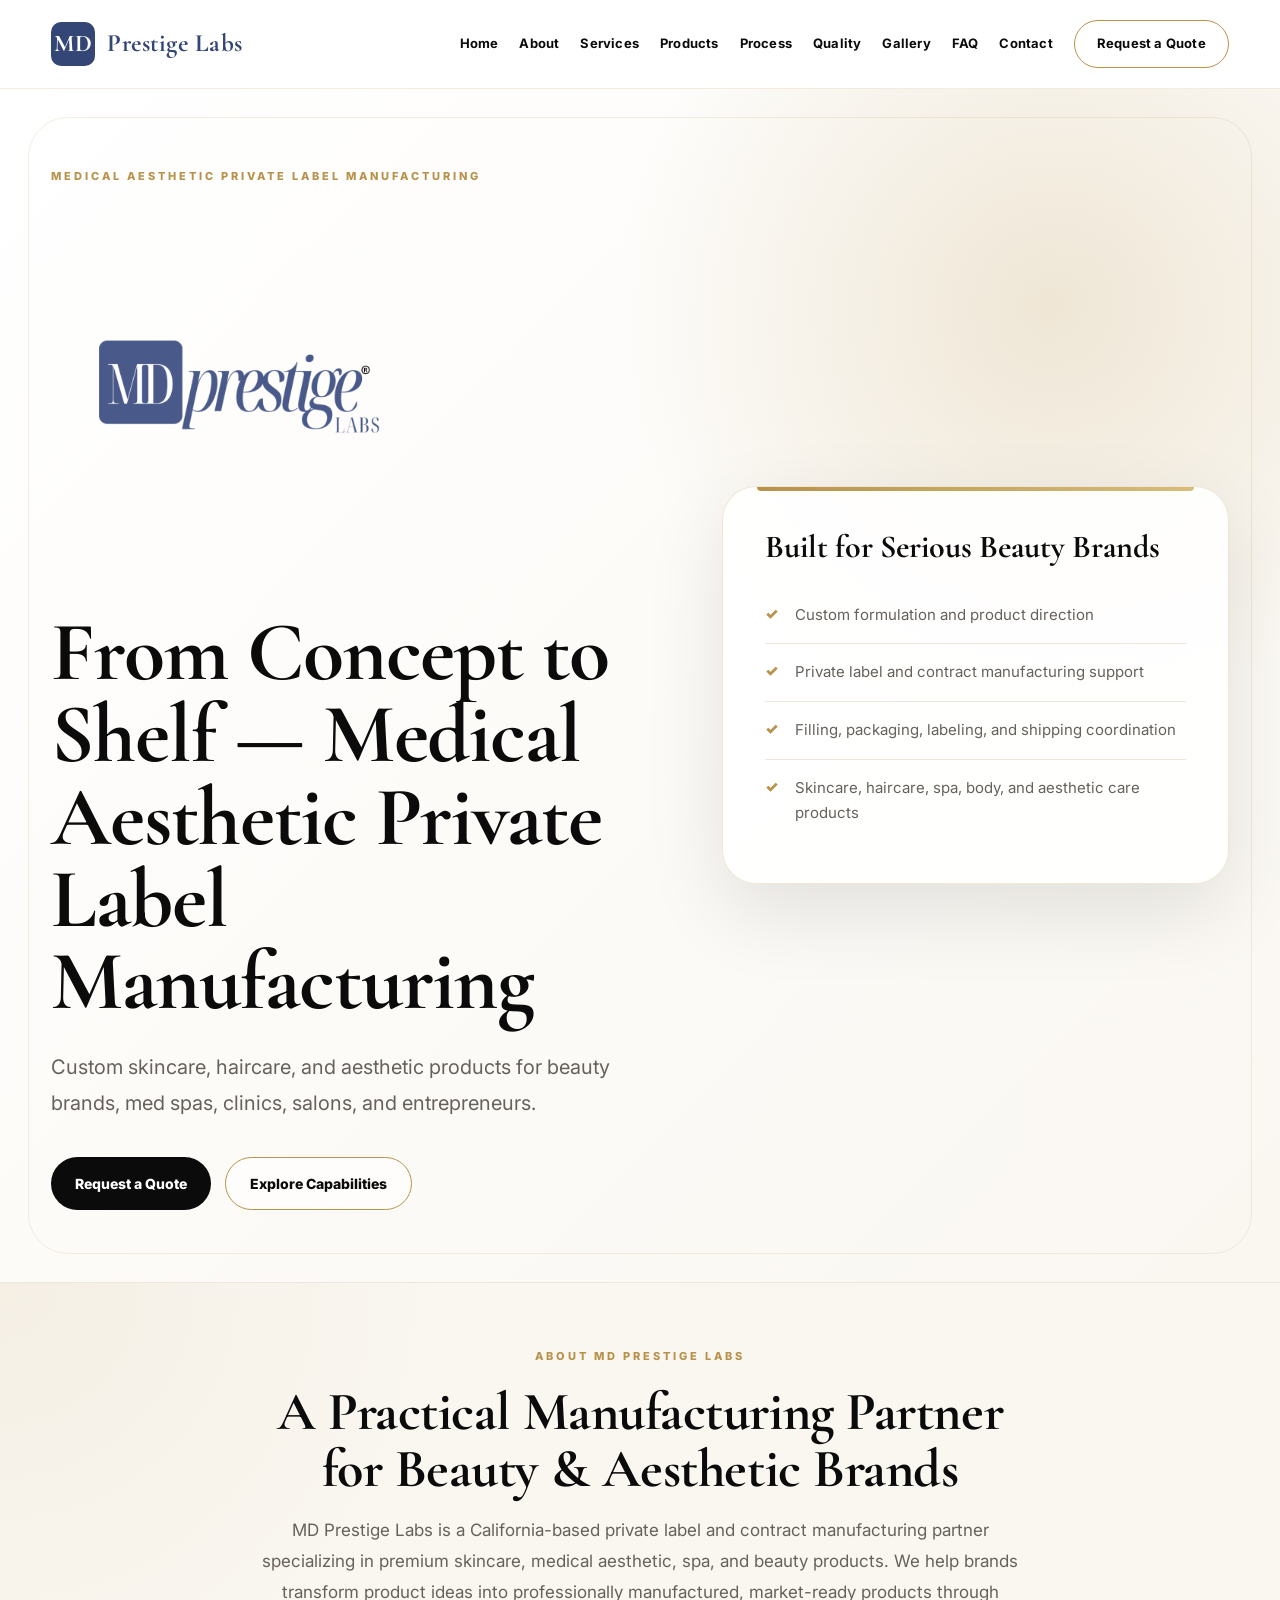
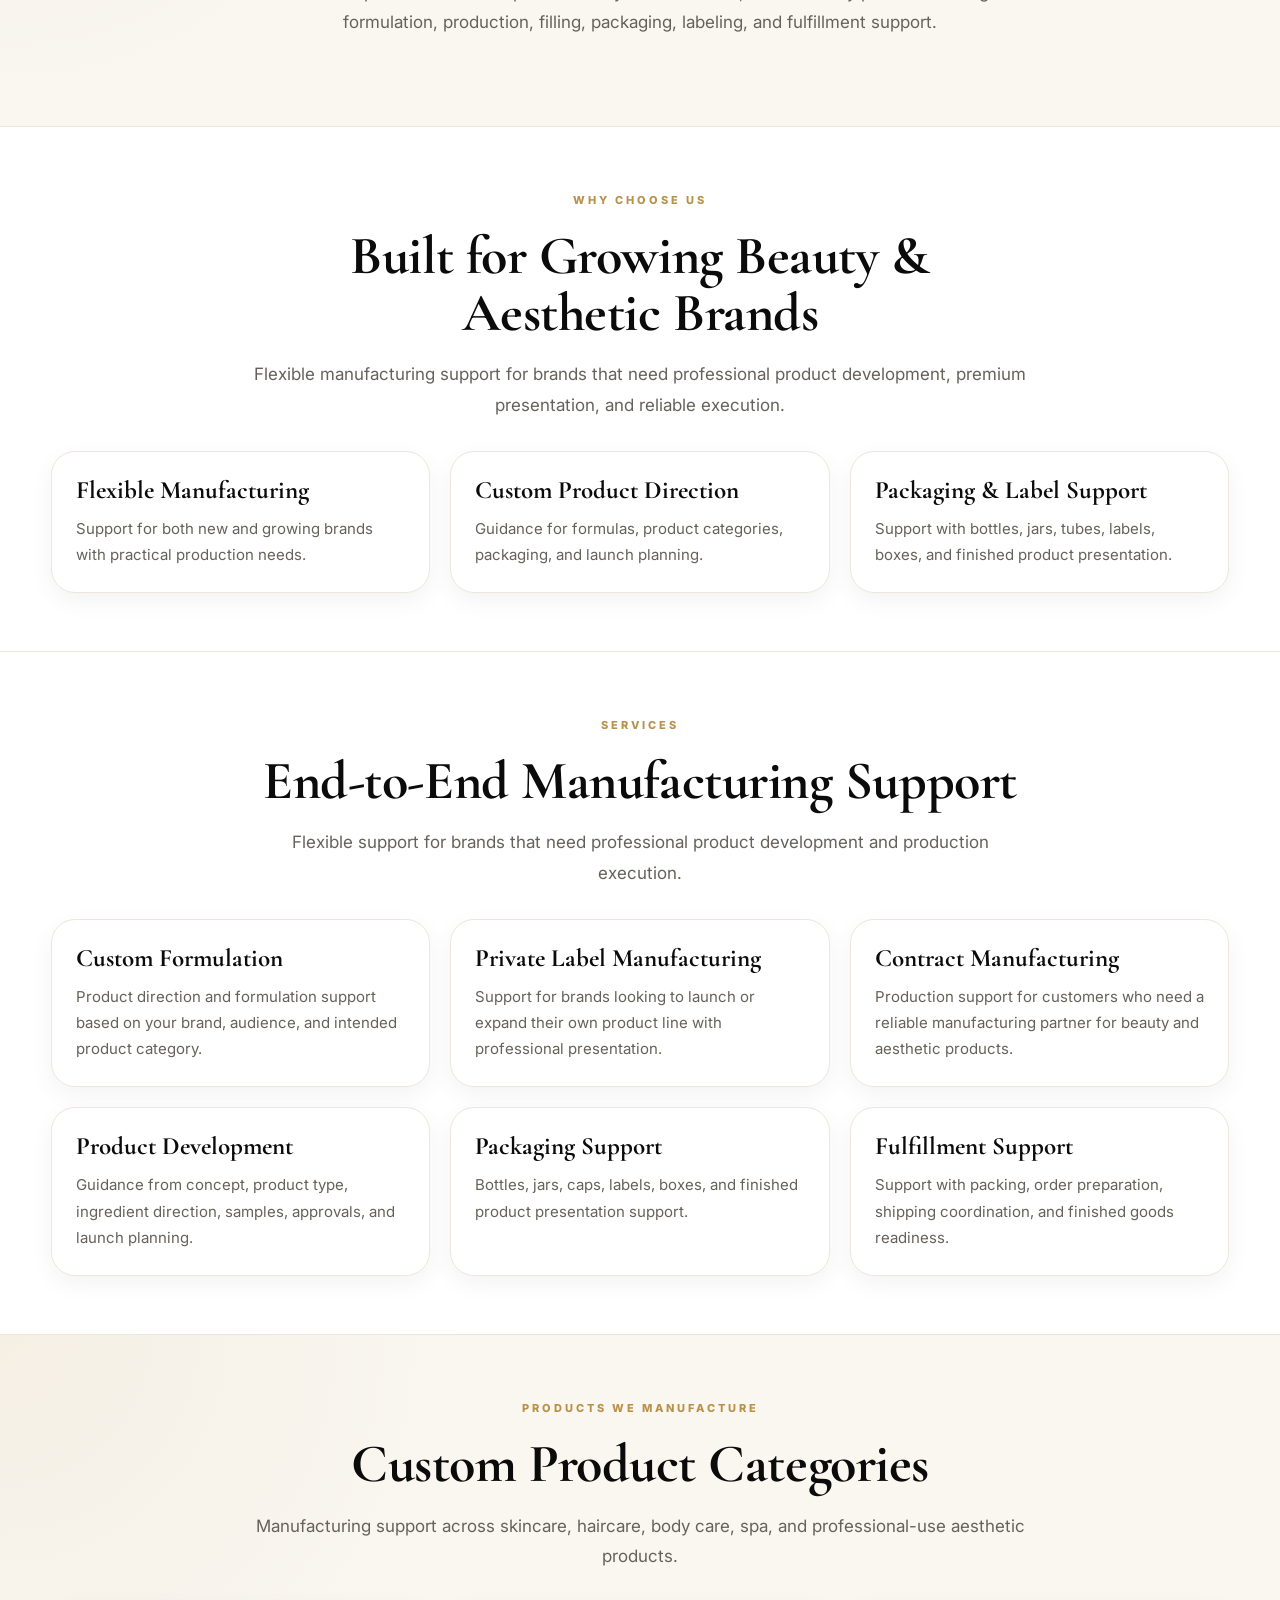
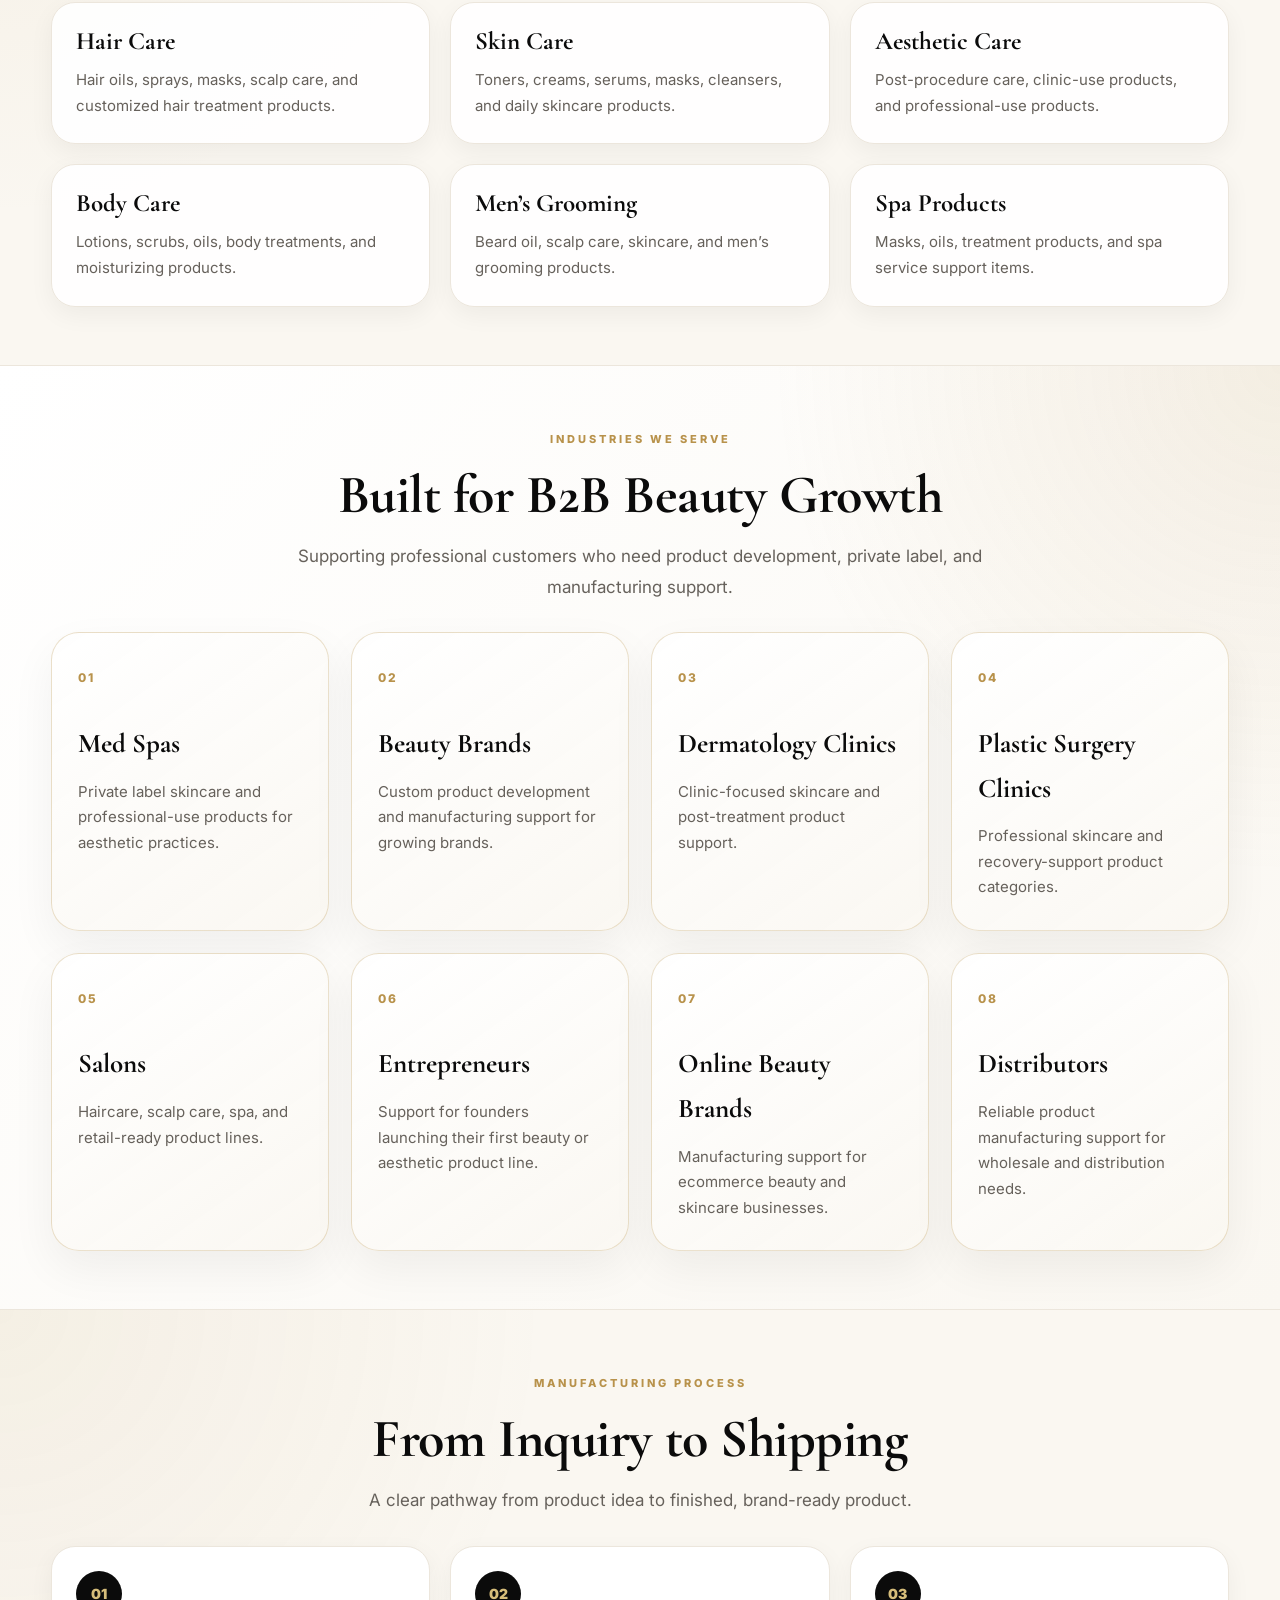
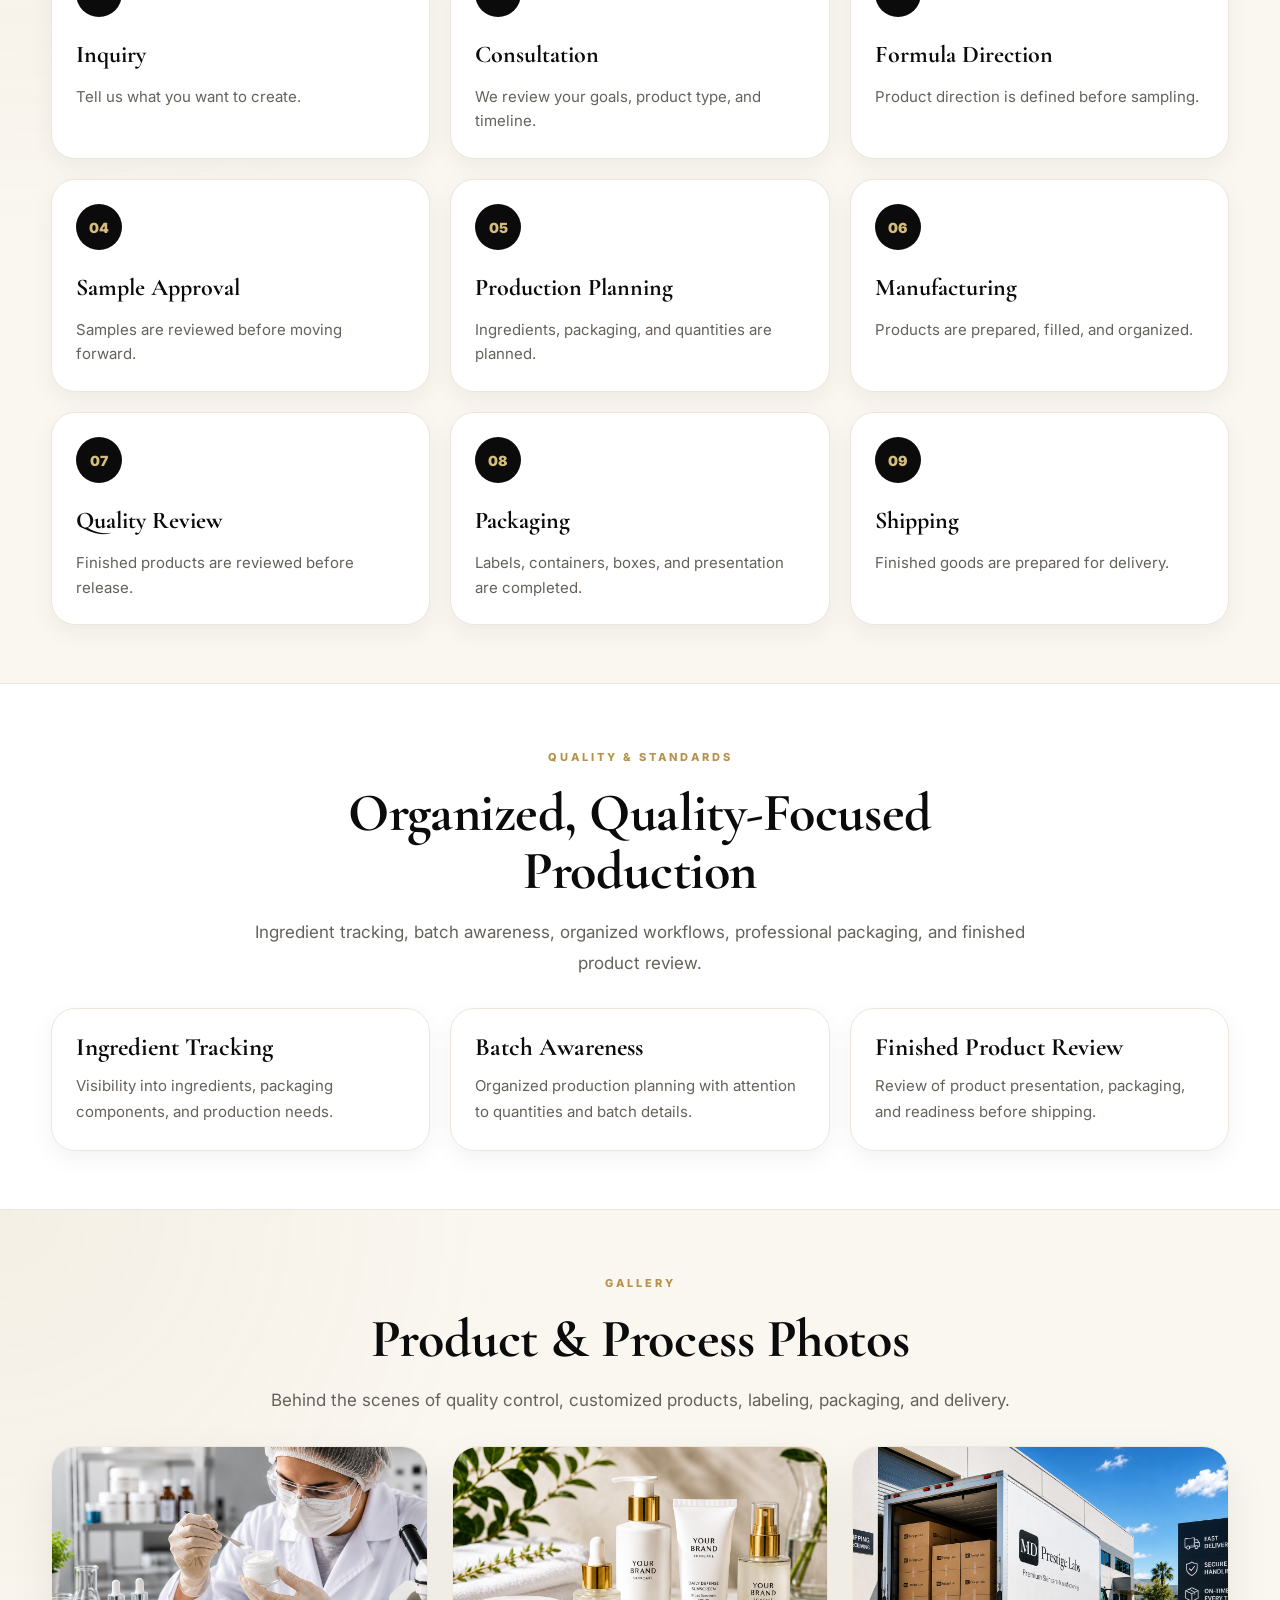
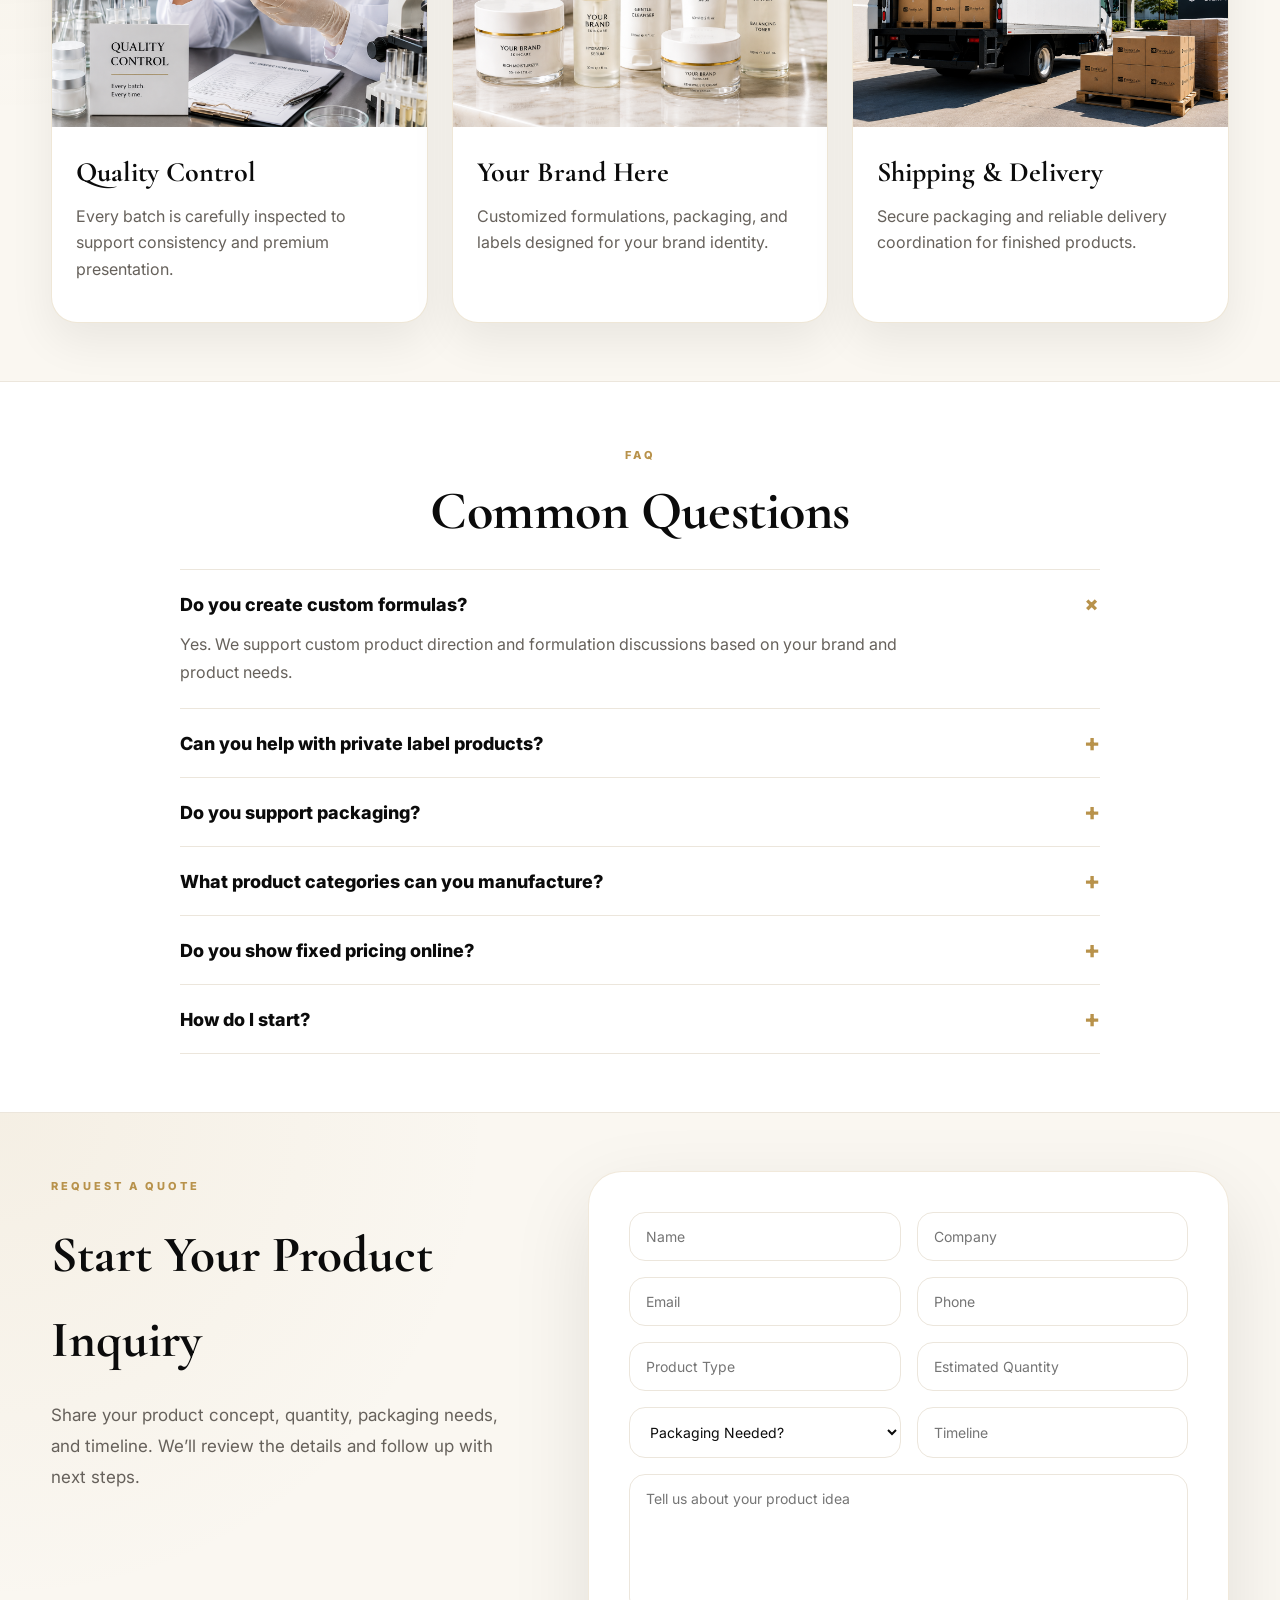
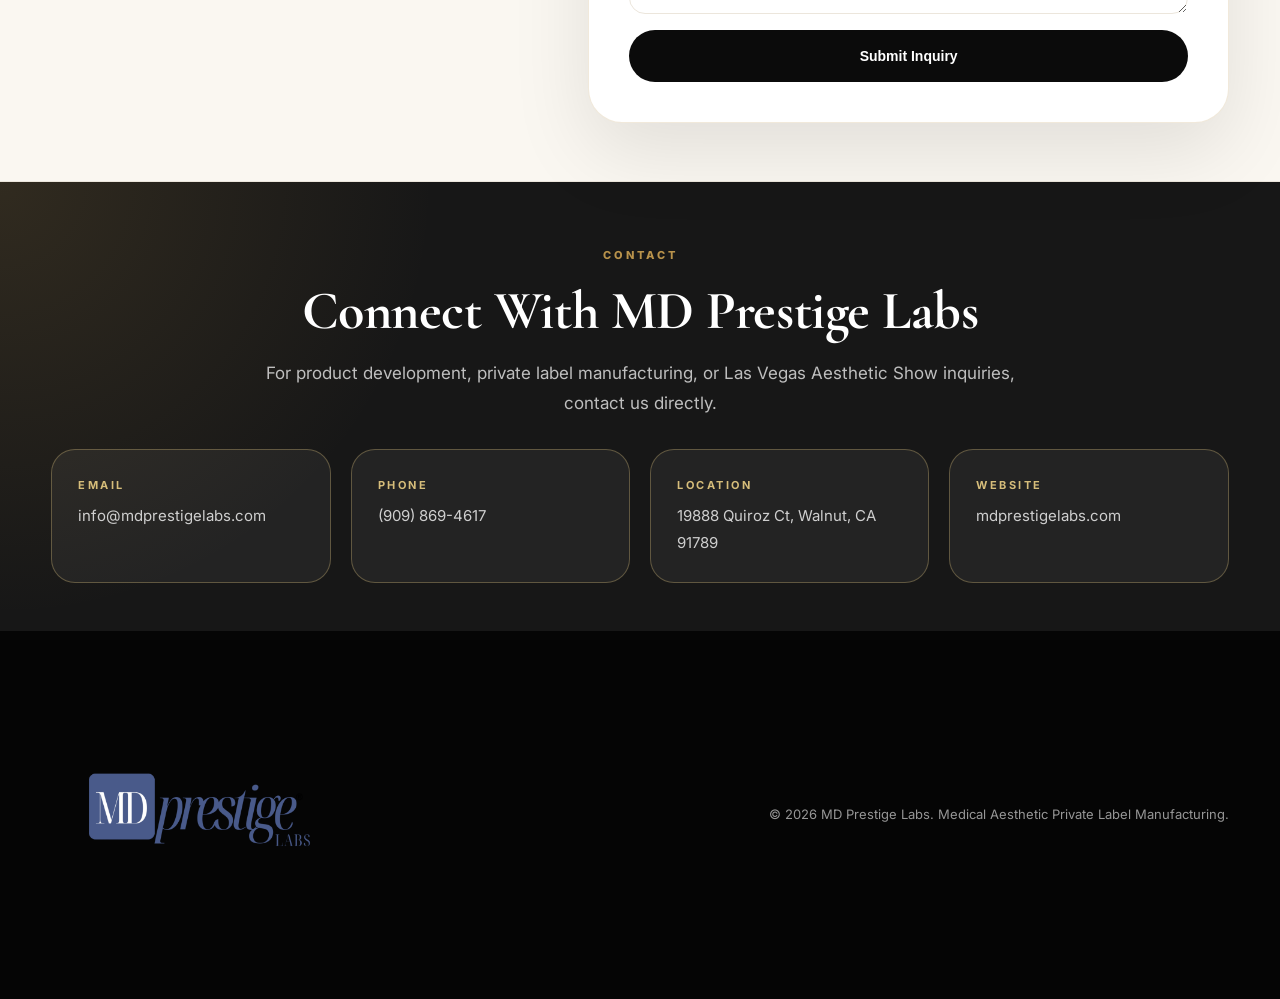
==== index.html @ 1d28cf56 "Force logo css refresh" ====
<!DOCTYPE html>
<html lang="en">
<head>
  <meta charset="UTF-8" />
  <meta name="viewport" content="width=device-width, initial-scale=1.0" />

  <title>MD Prestige Labs | Medical Aesthetic Private Label Manufacturing</title>
<meta name="description" content="MD Prestige Labs provides custom formulation, private label manufacturing, product development, packaging support, and fulfillment for skincare, haircare, and aesthetic brands.">
<meta name="robots" content="index, follow">
<link rel="canonical" href="https://mdprestigelabs.com/">

  <link rel="icon" type="image/png" href="images/favicon.png" />

  <link rel="preconnect" href="https://fonts.googleapis.com" />
  <link rel="preconnect" href="https://fonts.gstatic.com" crossorigin />
  <link href="https://fonts.googleapis.com/css2?family=Cormorant+Garamond:wght@500;600;700&family=Inter:wght@400;500;600;700;800&display=swap" rel="stylesheet" />

  <link rel="stylesheet" href="./style.css?v=1700" />
</head>

<body>
  <header class="site-header">
    <div class="container header-inner">
      <a href="#home" class="brand brand-text">
        <span class="brand-md">MD</span>
        <span class="brand-name">Prestige Labs</span>
      </a>

      <button class="menu-toggle" aria-label="Toggle navigation" aria-expanded="false">
        ☰
      </button>

      <nav id="nav" class="site-nav">
        <a href="#home">Home</a>
        <a href="#about">About</a>
        <a href="#services">Services</a>
        <a href="#products">Products</a>
        <a href="#process">Process</a>
        <a href="#quality">Quality</a>
        <a href="#gallery">Gallery</a>
        <a href="#faq">FAQ</a>
        <a href="#contact">Contact</a>
        <a href="#quote" class="nav-cta">Request a Quote</a>
      </nav>
    </div>
  </header>

  <main>
    <section id="home" class="hero">
      <div class="container hero-grid">
        <div class="hero-content">
          <span class="eyebrow">Medical Aesthetic Private Label Manufacturing</span>

          <img src="images/logo-hero.png" class="hero-logo" alt="MD Prestige Labs" />

          <h1>From Concept to Shelf — Medical Aesthetic Private Label Manufacturing</h1>

          <p class="hero-lead">
            Custom skincare, haircare, and aesthetic products for beauty brands, med spas,
            clinics, salons, and entrepreneurs.
          </p>

          <div class="actions">
            <a href="#quote" class="btn btn-primary">Request a Quote</a>
            <a href="#services" class="btn btn-secondary">Explore Capabilities</a>
          </div>
        </div>

        <div class="hero-card">
          <h3>Built for Serious Beauty Brands</h3>
          <ul>
            <li>Custom formulation and product direction</li>
            <li>Private label and contract manufacturing support</li>
            <li>Filling, packaging, labeling, and shipping coordination</li>
            <li>Skincare, haircare, spa, body, and aesthetic care products</li>
          </ul>
        </div>
      </div>
    </section>

    <section id="about" class="section soft">
      <div class="container">
        <div class="section-title centered">
          <span class="section-label">About MD Prestige Labs</span>
          <h2>A Practical Manufacturing Partner for Beauty & Aesthetic Brands</h2>
          <p>
            MD Prestige Labs is a California-based private label and contract manufacturing partner
  specializing in premium skincare, medical aesthetic, spa, and beauty products. We help
  brands transform product ideas into professionally manufactured, market-ready products
  through formulation, production, filling, packaging, labeling, and fulfillment support.
          </p>
        </div>
      </div>
    </section>
    <section id="why-us" class="section">
      <div class="container">
        <div class="section-title centered">
          <span class="section-label">Why Choose Us</span>
          <h2>Built for Growing Beauty & Aesthetic Brands</h2>
          <p>
            Flexible manufacturing support for brands that need professional product development,
            premium presentation, and reliable execution.
          </p>
        </div>
    
        <div class="grid">
          <article class="card"><h3>Flexible Manufacturing</h3><p>Support for both new and growing brands with practical production needs.</p></article>
          <article class="card"><h3>Custom Product Direction</h3><p>Guidance for formulas, product categories, packaging, and launch planning.</p></article>
          <article class="card"><h3>Packaging & Label Support</h3><p>Support with bottles, jars, tubes, labels, boxes, and finished product presentation.</p></article>
        </div>
      </div>
    </section>

    <section id="services" class="section">
      <div class="container">
        <div class="section-title centered">
          <span class="section-label">Services</span>
          <h2>End-to-End Manufacturing Support</h2>
          <p>Flexible support for brands that need professional product development and production execution.</p>
        </div>

        <div class="grid">
          <article class="card"><h3>Custom Formulation</h3><p>Product direction and formulation support based on your brand, audience, and intended product category.</p></article>
          <article class="card"><h3>Private Label Manufacturing</h3><p>Support for brands looking to launch or expand their own product line with professional presentation.</p></article>
          <article class="card"><h3>Contract Manufacturing</h3><p>Production support for customers who need a reliable manufacturing partner for beauty and aesthetic products.</p></article>
          <article class="card"><h3>Product Development</h3><p>Guidance from concept, product type, ingredient direction, samples, approvals, and launch planning.</p></article>
          <article class="card"><h3>Packaging Support</h3><p>Bottles, jars, caps, labels, boxes, and finished product presentation support.</p></article>
          <article class="card"><h3>Fulfillment Support</h3><p>Support with packing, order preparation, shipping coordination, and finished goods readiness.</p></article>
        </div>
      </div>
    </section>

    <section id="products" class="section soft">
      <div class="container">
        <div class="section-title centered">
          <span class="section-label">Products We Manufacture</span>
          <h2>Custom Product Categories</h2>
          <p>Manufacturing support across skincare, haircare, body care, spa, and professional-use aesthetic products.</p>
        </div>

        <div class="grid">
          <article class="card"><h3>Hair Care</h3><p>Hair oils, sprays, masks, scalp care, and customized hair treatment products.</p></article>
          <article class="card"><h3>Skin Care</h3><p>Toners, creams, serums, masks, cleansers, and daily skincare products.</p></article>
          <article class="card"><h3>Aesthetic Care</h3><p>Post-procedure care, clinic-use products, and professional-use products.</p></article>
          <article class="card"><h3>Body Care</h3><p>Lotions, scrubs, oils, body treatments, and moisturizing products.</p></article>
          <article class="card"><h3>Men’s Grooming</h3><p>Beard oil, scalp care, skincare, and men’s grooming products.</p></article>
          <article class="card"><h3>Spa Products</h3><p>Masks, oils, treatment products, and spa service support items.</p></article>
        </div>
      </div>
    </section>

    <section id="industries" class="section industries-section">
      <div class="container">
        <div class="section-title centered">
          <span class="section-label">Industries We Serve</span>
          <h2>Built for B2B Beauty Growth</h2>
          <p>Supporting professional customers who need product development, private label, and manufacturing support.</p>
        </div>
    
        <div class="industry-grid">
          <article class="industry-card"><span>01</span><h3>Med Spas</h3><p>Private label skincare and professional-use products for aesthetic practices.</p></article>
          <article class="industry-card"><span>02</span><h3>Beauty Brands</h3><p>Custom product development and manufacturing support for growing brands.</p></article>
          <article class="industry-card"><span>03</span><h3>Dermatology Clinics</h3><p>Clinic-focused skincare and post-treatment product support.</p></article>
          <article class="industry-card"><span>04</span><h3>Plastic Surgery Clinics</h3><p>Professional skincare and recovery-support product categories.</p></article>
          <article class="industry-card"><span>05</span><h3>Salons</h3><p>Haircare, scalp care, spa, and retail-ready product lines.</p></article>
          <article class="industry-card"><span>06</span><h3>Entrepreneurs</h3><p>Support for founders launching their first beauty or aesthetic product line.</p></article>
          <article class="industry-card"><span>07</span><h3>Online Beauty Brands</h3><p>Manufacturing support for ecommerce beauty and skincare businesses.</p></article>
          <article class="industry-card"><span>08</span><h3>Distributors</h3><p>Reliable product manufacturing support for wholesale and distribution needs.</p></article>
        </div>
      </div>
    </section>

    <section id="process" class="section soft">
      <div class="container">
        <div class="section-title centered">
          <span class="section-label">Manufacturing Process</span>
          <h2>From Inquiry to Shipping</h2>
          <p>A clear pathway from product idea to finished, brand-ready product.</p>
        </div>

        <div class="steps">
          <article class="step"><span>01</span><h3>Inquiry</h3><p>Tell us what you want to create.</p></article>
          <article class="step"><span>02</span><h3>Consultation</h3><p>We review your goals, product type, and timeline.</p></article>
          <article class="step"><span>03</span><h3>Formula Direction</h3><p>Product direction is defined before sampling.</p></article>
          <article class="step"><span>04</span><h3>Sample Approval</h3><p>Samples are reviewed before moving forward.</p></article>
          <article class="step"><span>05</span><h3>Production Planning</h3><p>Ingredients, packaging, and quantities are planned.</p></article>
          <article class="step"><span>06</span><h3>Manufacturing</h3><p>Products are prepared, filled, and organized.</p></article>
          <article class="step"><span>07</span><h3>Quality Review</h3><p>Finished products are reviewed before release.</p></article>
          <article class="step"><span>08</span><h3>Packaging</h3><p>Labels, containers, boxes, and presentation are completed.</p></article>
          <article class="step"><span>09</span><h3>Shipping</h3><p>Finished goods are prepared for delivery.</p></article>
        </div>
      </div>
    </section>

    <section id="quality" class="section">
      <div class="container">
        <div class="section-title centered">
          <span class="section-label">Quality & Standards</span>
          <h2>Organized, Quality-Focused Production</h2>
          <p>Ingredient tracking, batch awareness, organized workflows, professional packaging, and finished product review.</p>
        </div>

        <div class="grid">
          <article class="card"><h3>Ingredient Tracking</h3><p>Visibility into ingredients, packaging components, and production needs.</p></article>
          <article class="card"><h3>Batch Awareness</h3><p>Organized production planning with attention to quantities and batch details.</p></article>
          <article class="card"><h3>Finished Product Review</h3><p>Review of product presentation, packaging, and readiness before shipping.</p></article>
        </div>
      </div>
    </section>

    <section id="gallery" class="section soft">
      <div class="container">
        <div class="section-title centered">
          <span class="section-label">Gallery</span>
          <h2>Product & Process Photos</h2>
          <p>Behind the scenes of quality control, customized products, labeling, packaging, and delivery.</p>
        </div>
    
        <div class="gallery-grid">
          <div class="gallery-item">
            <img src="images/quality-control.png" alt="Quality Control">
            <h3>Quality Control</h3>
            <p>Every batch is carefully inspected to support consistency and premium presentation.</p>
          </div>
    
          <div class="gallery-item">
            <img src="images/custom-products.png" alt="Customized Products and Labels">
            <h3>Your Brand Here</h3>
            <p>Customized formulations, packaging, and labels designed for your brand identity.</p>
          </div>
    
          <div class="gallery-item">
            <img src="images/shipping-delivery.png" alt="Shipping and Delivery">
            <h3>Shipping & Delivery</h3>
            <p>Secure packaging and reliable delivery coordination for finished products.</p>
          </div>
        </div>
      </div>
    </section>

    <section id="faq" class="section">
      <div class="container">
        <div class="section-title centered">
          <span class="section-label">FAQ</span>
          <h2>Common Questions</h2>
        </div>

        <div class="faq-list">
          <div class="faq-item active">
            <button class="faq-question">Do you create custom formulas? <span>+</span></button>
            <div class="faq-answer">Yes. We support custom product direction and formulation discussions based on your brand and product needs.</div>
          </div>

          <div class="faq-item">
            <button class="faq-question">Can you help with private label products? <span>+</span></button>
            <div class="faq-answer">Yes. We support private label manufacturing for brands looking to launch or expand product lines.</div>
          </div>

          <div class="faq-item">
            <button class="faq-question">Do you support packaging? <span>+</span></button>
            <div class="faq-answer">Yes. We can support bottles, jars, labels, boxes, caps, and finished product presentation.</div>
          </div>

          <div class="faq-item">
            <button class="faq-question">What product categories can you manufacture? <span>+</span></button>
            <div class="faq-answer">Skincare, haircare, body care, men’s grooming, spa products, and professional-use aesthetic products.</div>
          </div>

          <div class="faq-item">
            <button class="faq-question">Do you show fixed pricing online? <span>+</span></button>
            <div class="faq-answer">No. Pricing depends on product type, formula, quantity, packaging, and timeline.</div>
          </div>

          <div class="faq-item">
            <button class="faq-question">How do I start? <span>+</span></button>
            <div class="faq-answer">Submit the quote form with your product idea, estimated quantity, packaging needs, and timeline.</div>
          </div>
        </div>
      </div>
    </section>

    <section id="quote" class="section soft">
      <div class="container quote-wrap">
        <div>
          <span class="section-label">Request a Quote</span>
          <h2>Start Your Product Inquiry</h2>
          <p>
            Share your product concept, quantity, packaging needs, and timeline.
            We’ll review the details and follow up with next steps.
          </p>
        </div>

        <form action="https://formspree.io/f/YOUR_FORM_ID" method="POST">
          <div class="form-grid">
            <input type="text" name="Name" placeholder="Name" required />
            <input type="text" name="Company" placeholder="Company" />
            <input type="email" name="Email" placeholder="Email" required />
            <input type="tel" name="Phone" placeholder="Phone" />
            <input type="text" name="Product Type" placeholder="Product Type" />
            <input type="text" name="Estimated Quantity" placeholder="Estimated Quantity" />

            <select name="Packaging Needed">
              <option value="">Packaging Needed?</option>
              <option>Yes</option>
              <option>No</option>
              <option>Not sure</option>
            </select>

            <input type="text" name="Timeline" placeholder="Timeline" />
            <textarea class="full" name="Message" placeholder="Tell us about your product idea"></textarea>

            <button class="btn btn-primary full" type="submit">Submit Inquiry</button>
          </div>
        </form>
      </div>
    </section>

    <section id="contact" class="section contact-section">
      <div class="container">
        <div class="section-title centered">
          <span class="section-label">Contact</span>
          <h2>Connect With MD Prestige Labs</h2>
          <p>
            For product development, private label manufacturing, or Las Vegas Aesthetic Show inquiries,
            contact us directly.
          </p>
        </div>

        <div class="contact-grid">
          <div class="contact-box">
            <strong>Email</strong>
            <a href="mailto:info@mdprestigelabs.com">info@mdprestigelabs.com</a>
          </div>

          <div class="contact-box">
            <strong>Phone</strong>
            <a href="tel:9098694617">(909) 869-4617</a>
          </div>

          <div class="contact-box">
            <strong>Location</strong>
            <span>19888 Quiroz Ct, Walnut, CA 91789</span>
          </div>

          <div class="contact-box">
            <strong>Website</strong>
            <a href="https://mdprestigelabs.com">mdprestigelabs.com</a>
          </div>
        </div>
      </div>
    </section>
  </main>

  <footer class="site-footer">
    <div class="container footer-inner">
      <div class="footer-brand">
        <img src="images/logo-footer.png" class="footer-logo" alt="MD Prestige Labs" />
      </div>
      <div>© 2026 MD Prestige Labs. Medical Aesthetic Private Label Manufacturing.</div>
    </div>
  </footer>

  <script src="./script.js?v=5"></script>
</body>
</html>
---- style.css ----
:root {
    --white: #ffffff;
    --black: #0b0b0b;
    --charcoal: #171717;
    --muted: #66615b;
    --gold: #b8924b;
    --gold-light: #d6bd7a;
    --gold-soft: rgba(184, 146, 75, 0.12);
    --beige: #faf7f1;
    --beige-dark: #f1eadf;
    --border: #ece6dc;
    --shadow-sm: 0 8px 24px rgba(0, 0, 0, 0.05);
    --shadow-md: 0 18px 48px rgba(0, 0, 0, 0.08);
    --shadow-lg: 0 28px 80px rgba(0, 0, 0, 0.1);
    --radius-md: 24px;
    --radius-lg: 34px;
    --container: min(1180px, 92vw);
  }
  
  * {
    box-sizing: border-box;
  }
  
  html {
    scroll-behavior: smooth;
    scroll-padding-top: 92px;
  }
  
  body {
    margin: 0;
    font-family: "Inter", system-ui, sans-serif;
    color: var(--black);
    background: var(--white);
    line-height: 1.65;
    -webkit-font-smoothing: antialiased;
  }
  
  img {
    max-width: 100%;
    display: block;
  }
  
  a {
    color: inherit;
  }
  
  h1,
  h2,
  h3 {
    font-family: "Cormorant Garamond", Georgia, serif;
    color: var(--black);
    margin-top: 0;
  }
  
  p {
    margin-top: 0;
  }
  
  .container {
    width: var(--container);
    margin: 0 auto;
  }
  
  /* Header */
  
  .site-header {
    position: sticky;
    top: 0;
    z-index: 1000;
    background: rgba(255, 255, 255, 0.95);
    backdrop-filter: blur(16px);
    border-bottom: 1px solid rgba(184, 146, 75, 0.18);
  }
  
  .header-inner {
    min-height: 88px;
    display: flex;
    align-items: center;
    justify-content: space-between;
    gap: 24px;
  }
  
  .brand {
    width: 320px !important;
    height: 86px !important;
    overflow: visible !important;
    display: flex !important;
    align-items: center !important;
  }
  
  .brand img {
    width: 300px !important;
    height: auto !important;
    max-width: none !important;
    object-fit: contain !important;
    transform: none !important;
  }
  
  .site-nav {
    display: flex;
    align-items: center;
    gap: 21px;
    margin-left: auto;
  }
  
  .site-nav a {
    text-decoration: none;
    color: var(--black);
    font-size: 13px;
    font-weight: 700;
    letter-spacing: 0.2px;
    transition: color 0.25s ease;
  }
  
  .site-nav a:hover {
    color: var(--gold);
  }
  
  .nav-cta {
    border: 1px solid var(--gold);
    border-radius: 999px;
    padding: 12px 22px;
    background: rgba(255, 255, 255, 0.65);
  }
  
  .nav-cta:hover {
    background: var(--gold-soft);
  }
  
  .menu-toggle {
    display: none;
    width: 44px;
    height: 44px;
    border: 1px solid var(--border);
    border-radius: 50%;
    background: var(--white);
    color: var(--black);
    font-size: 24px;
    cursor: pointer;
  }
  
  /* Shared Sections */
  
  .section {
    padding: 58px 0;
    border-top: 1px solid var(--border);
  }
  
  .soft {
    background:
      radial-gradient(circle at top left, rgba(184, 146, 75, 0.08), transparent 34%),
      var(--beige);
  }
  
  .section-title {
    max-width: 780px;
    margin-bottom: 30px;
  }
  
  .section-title.centered {
    text-align: center;
    margin-left: auto;
    margin-right: auto;
  }
  
  .section-label,
  .eyebrow {
    display: inline-block;
    color: var(--gold);
    text-transform: uppercase;
    letter-spacing: 3px;
    font-size: 11px;
    font-weight: 800;
    margin-bottom: 18px;
  }
  
  .section-title h2 {
    font-size: clamp(34px, 4.4vw, 54px);
    line-height: 1.06;
    letter-spacing: -0.45px;
    margin-bottom: 18px;
  }
  
  .section-title p {
    color: var(--muted);
    font-size: 17px;
    line-height: 1.8;
  }
  
  /* Hero */
  
  .hero {
    position: relative;
    min-height: auto;
    display: flex;
    align-items: center;
    padding: 72px 0;
    overflow: hidden;
    background:
      radial-gradient(circle at 82% 18%, rgba(184, 146, 75, 0.2), transparent 30%),
      linear-gradient(135deg, #ffffff 0%, #faf7f1 100%);
  }
  
  .hero::before {
    content: "";
    position: absolute;
    inset: 28px;
    border: 1px solid rgba(184, 146, 75, 0.16);
    border-radius: 40px;
    pointer-events: none;
  }
  
  .hero-grid {
    position: relative;
    display: grid;
    grid-template-columns: 1.08fr 0.92fr;
    gap: clamp(42px, 6vw, 76px);
    align-items: center;
  }
  
  .hero-logo {
    width: min(380px, 82vw);
    height: auto;
    margin-bottom: 28px;
  }
  
  .hero h1 {
    font-size: clamp(46px, 6.8vw, 84px);
    line-height: 0.98;
    letter-spacing: -1px;
    margin-bottom: 26px;
  }
  
  .hero-lead {
    max-width: 640px;
    color: var(--muted);
    font-size: clamp(17px, 1.8vw, 20px);
    line-height: 1.8;
    margin-bottom: 36px;
  }
  
  .actions {
    display: flex;
    gap: 14px;
    flex-wrap: wrap;
  }
  
  .btn {
    display: inline-flex;
    align-items: center;
    justify-content: center;
    min-height: 52px;
    padding: 14px 24px;
    border-radius: 999px;
    text-decoration: none;
    border: none;
    cursor: pointer;
    font-weight: 800;
    font-size: 14px;
    transition: 0.25s ease;
  }
  
  .btn:hover {
    transform: translateY(-2px);
    box-shadow: var(--shadow-md);
  }
  
  .btn-primary {
    background: var(--black);
    color: var(--white);
  }
  
  .btn-secondary {
    background: rgba(255, 255, 255, 0.68);
    color: var(--black);
    border: 1px solid var(--gold);
  }
  
  .btn-secondary:hover {
    background: var(--gold-soft);
  }
  
  .hero-card {
    position: relative;
    background: rgba(255, 255, 255, 0.9);
    border: 1px solid rgba(184, 146, 75, 0.22);
    border-radius: var(--radius-lg);
    padding: clamp(30px, 4vw, 42px);
    box-shadow: var(--shadow-lg);
    overflow: hidden;
  }
  
  .hero-card::before {
    content: "";
    position: absolute;
    top: 0;
    left: 34px;
    right: 34px;
    height: 4px;
    background: linear-gradient(90deg, var(--gold), var(--gold-light));
    border-radius: 0 0 8px 8px;
  }
  
  .hero-card h3 {
    font-size: 32px;
    line-height: 1.1;
    margin-bottom: 22px;
  }
  
  .hero-card ul {
    list-style: none;
    padding: 0;
    margin: 0;
  }
  
  .hero-card li {
    position: relative;
    padding: 16px 0 16px 30px;
    color: var(--muted);
    font-size: 15px;
    border-bottom: 1px solid var(--border);
  }
  
  .hero-card li:last-child {
    border-bottom: none;
  }
  
  .hero-card li::before {
    content: "✓";
    position: absolute;
    left: 0;
    top: 15px;
    color: var(--gold);
    font-weight: 900;
  }
  
  /* Grids and Cards */
  
  .grid {
    display: grid;
    grid-template-columns: repeat(3, 1fr);
    gap: 20px;
  }
  
  .grid-4 {
    grid-template-columns: repeat(4, 1fr);
  }
  
  .card,
  .mini-card {
    background: rgba(255, 255, 255, 0.92);
    border: 1px solid var(--border);
    border-radius: var(--radius-md);
    padding: 24px;
    box-shadow: var(--shadow-sm);
    transition: 0.3s ease;
  }
  
  .card:hover,
  .mini-card:hover {
    transform: translateY(-6px);
    box-shadow: var(--shadow-md);
    border-color: var(--gold-light);
  }
  
  .card h3 {
    font-size: 25px;
    line-height: 1.12;
    margin-bottom: 12px;
  }
  
  .card p {
    color: var(--muted);
    font-size: 15px;
    line-height: 1.75;
    margin-bottom: 0;
  }
  
  .mini-card {
    min-height: 110px;
    display: flex;
    align-items: center;
    justify-content: center;
    text-align: center;
    font-weight: 800;
    font-size: 16px;
  }
  
  /* Process */
  
  .steps {
    display: grid;
    grid-template-columns: repeat(3, 1fr);
    gap: 20px;
  }
  
  .step {
    background: var(--white);
    border: 1px solid var(--border);
    border-radius: var(--radius-md);
    padding: 24px;
    box-shadow: var(--shadow-sm);
    transition: 0.3s ease;
  }
  
  .step:hover {
    transform: translateY(-5px);
    box-shadow: var(--shadow-md);
  }
  
  .step span {
    width: 46px;
    height: 46px;
    display: grid;
    place-items: center;
    border-radius: 50%;
    background: var(--black);
    color: var(--gold-light);
    font-weight: 900;
    font-size: 14px;
    margin-bottom: 18px;
  }
  
  .step h3 {
    font-size: 24px;
    margin-bottom: 10px;
  }
  
  .step p {
    color: var(--muted);
    font-size: 15px;
    margin-bottom: 0;
  }
  
  /* Gallery */
  
  .gallery-box {
    min-height: 210px;
    border: 1px dashed var(--gold);
    border-radius: var(--radius-md);
    display: grid;
    place-items: center;
    text-align: center;
    padding: 28px;
    color: var(--muted);
    font-weight: 700;
    background:
      radial-gradient(circle at top right, rgba(184,146,75,0.14), transparent 35%),
      linear-gradient(135deg, #ffffff, var(--beige-dark));
  }
  
  /* FAQ */
  
  .faq-list {
    max-width: 920px;
    margin: 0 auto;
    border-top: 1px solid var(--border);
  }
  
  .faq-item {
    border-bottom: 1px solid var(--border);
    padding: 22px 0;
  }
  
  .faq-question {
    width: 100%;
    border: 0;
    background: transparent;
    padding: 0;
    cursor: pointer;
    display: flex;
    justify-content: space-between;
    gap: 20px;
    align-items: center;
    text-align: left;
    color: var(--black);
    font-size: 18px;
    font-weight: 800;
    font-family: "Inter", system-ui, sans-serif;
  }
  
  .faq-question span {
    color: var(--gold);
    font-size: 24px;
    line-height: 1;
    transition: transform 0.25s ease;
  }
  
  .faq-item.active .faq-question span {
    transform: rotate(45deg);
  }
  
  .faq-answer {
    display: none;
    color: var(--muted);
    padding-top: 14px;
    max-width: 760px;
    line-height: 1.75;
  }
  
  .faq-item.active .faq-answer {
    display: block;
  }
  
  /* Quote Form */
  
  .quote-wrap {
    display: grid;
    grid-template-columns: 0.85fr 1.15fr;
    gap: clamp(34px, 5vw, 70px);
    align-items: start;
  }
  
  .quote-wrap h2 {
    font-size: clamp(34px, 4vw, 54px);
    margin-bottom: 18px;
  }
  
  .quote-wrap p {
    color: var(--muted);
    font-size: 17px;
    line-height: 1.8;
  }
  
  form {
    background: var(--white);
    border: 1px solid rgba(184, 146, 75, 0.2);
    border-radius: var(--radius-lg);
    padding: clamp(26px, 4vw, 40px);
    box-shadow: var(--shadow-lg);
  }
  
  .form-grid {
    display: grid;
    grid-template-columns: repeat(2, 1fr);
    gap: 16px;
  }
  
  input,
  select,
  textarea {
    width: 100%;
    border: 1px solid var(--border);
    background: #fff;
    border-radius: 16px;
    padding: 15px 16px;
    color: var(--black);
    font-family: "Inter", system-ui, sans-serif;
    font-size: 14px;
    outline: none;
  }
  
  input:focus,
  select:focus,
  textarea:focus {
    border-color: var(--gold);
    box-shadow: 0 0 0 4px rgba(184, 146, 75, 0.12);
  }
  
  textarea {
    min-height: 140px;
    resize: vertical;
  }
  
  .full {
    grid-column: 1 / -1;
  }
  
  /* Contact */
  
  .contact-section {
    background:
      radial-gradient(circle at top left, rgba(184, 146, 75, 0.16), transparent 32%),
      var(--charcoal);
    color: var(--white);
    padding-bottom: 48px;
  }
  
  .contact-section h2,
  .contact-section h3 {
    color: var(--white);
  }
  
  .contact-section .section-title p {
    color: rgba(255, 255, 255, 0.72);
  }
  
  .contact-grid {
    display: grid;
    grid-template-columns: repeat(4, 1fr);
    gap: 20px;
  }
  
  .contact-box {
    border: 1px solid rgba(214, 189, 122, 0.34);
    border-radius: var(--radius-md);
    padding: 26px;
    background: rgba(255, 255, 255, 0.055);
  }
  
  .contact-box strong {
    display: block;
    color: var(--gold-light);
    font-size: 11px;
    text-transform: uppercase;
    letter-spacing: 2.5px;
    margin-bottom: 8px;
  }
  
  .contact-box a,
  .contact-box span {
    color: rgba(255, 255, 255, 0.78);
    text-decoration: none;
    font-size: 15px;
  }
  
  .contact-box a:hover {
    color: var(--gold-light);
  }
  
  /* Footer */
  
  .site-footer {
    background: #050505;
    color: rgba(255, 255, 255, 0.58);
    padding: 34px 0;
    font-size: 13px;
  }
  
  .footer-inner {
    display: flex;
    justify-content: space-between;
    align-items: center;
    gap: 18px;
    flex-wrap: wrap;
  }
  
  .footer-brand {
    display: flex;
    align-items: center;
  }
  
  .footer-logo {
    width: 300px;
    max-width: none;
    height: auto;
  }
  
  /* Responsive */
  
  @media (max-width: 1080px) {
    .site-nav {
      gap: 14px;
    }
  
    .site-nav a {
      font-size: 12px;
    }
  
    .grid,
    .steps {
      grid-template-columns: repeat(2, 1fr);
    }
  
    .grid-4,
    .contact-grid {
      grid-template-columns: repeat(2, 1fr);
    }
  
    .quote-wrap {
      grid-template-columns: 1fr;
    }
  }
  
  @media (max-width: 860px) {
    .menu-toggle {
      display: grid;
      place-items: center;
    }
  
    .site-nav {
      position: absolute;
      top: 88px;
      left: 4vw;
      right: 4vw;
      display: none;
      flex-direction: column;
      align-items: stretch;
      gap: 0;
      background: var(--white);
      border: 1px solid var(--border);
      border-radius: 24px;
      padding: 14px;
      box-shadow: var(--shadow-lg);
    }
  
    .site-nav.open {
      display: flex;
    }
  
    .site-nav a {
      padding: 13px 14px;
      border-bottom: 1px solid var(--border);
      font-size: 14px;
    }
  
    .nav-cta {
      text-align: center;
      margin-top: 8px;
      background: var(--black);
      color: var(--white) !important;
      border-color: var(--black);
    }
  
    .hero-grid {
      grid-template-columns: 1fr;
    }
  
    .hero-card {
      order: -1;
    }
  }
  
  @media (max-width: 640px) {
    html {
      scroll-padding-top: 78px;
    }
  
    .header-inner {
      min-height: 76px;
    }
  
    .brand {
      width: 190px;
      height: 58px;
    }
  
    .brand img {
      width: 190px;
      transform: scale(1.35);
    }
  
    .section {
      padding: 46px 0;
    }
  
    .hero {
      padding: 56px 0;
    }
  
    .hero h1 {
      font-size: clamp(40px, 13vw, 56px);
    }
  
    .hero-logo {
      width: min(280px, 84vw);
    }
  
    .hero-lead,
    .section-title p,
    .quote-wrap p {
      font-size: 16px;
    }
  
    .actions {
      flex-direction: column;
    }
  
    .btn {
      width: 100%;
    }
  
    .grid,
    .grid-4,
    .steps,
    .contact-grid,
    .form-grid {
      grid-template-columns: 1fr;
    }
  
    .footer-inner {
      flex-direction: column;
      text-align: center;
    }
  
    .footer-logo {
      width: 220px;
    }
  }
  /* Clean text header brand */

.brand-text {
    width: auto !important;
    height: auto !important;
    overflow: visible !important;
    display: inline-flex !important;
    align-items: center !important;
    gap: 12px !important;
    text-decoration: none !important;
    transform: none !important;
  }
  
  .brand-md {
    width: 44px;
    height: 44px;
    border-radius: 10px;
    background: #334675;
    color: #fff;
    display: grid;
    place-items: center;
    font-family: "Cormorant Garamond", Georgia, serif;
    font-size: 24px;
    font-weight: 700;
  }
  
  .brand-name {
    font-family: "Cormorant Garamond", Georgia, serif;
    font-size: 25px;
    font-weight: 700;
    color: #334675;
    letter-spacing: 0.5px;
  }
  
  .brand-text img {
    display: none !important;
  }
  /* Premium Industries Section */

.industries-section {
    background:
      radial-gradient(circle at top right, rgba(184, 146, 75, 0.12), transparent 32%),
      linear-gradient(135deg, #ffffff 0%, #faf7f1 100%);
  }
  
  .industry-grid {
    display: grid;
    grid-template-columns: repeat(4, 1fr);
    gap: 22px;
  }
  
  .industry-card {
    position: relative;
    min-height: 220px;
    padding: 30px 26px;
    border-radius: 28px;
    border: 1px solid rgba(184, 146, 75, 0.28);
    background:
      linear-gradient(145deg, rgba(255,255,255,0.96), rgba(250,247,241,0.92));
    box-shadow: 0 18px 45px rgba(0,0,0,0.055);
    overflow: hidden;
    transition: 0.3s ease;
  }
  
  .industry-card::before {
    content: "";
    position: absolute;
    inset: 0;
    background: radial-gradient(circle at top right, rgba(184,146,75,0.16), transparent 36%);
    opacity: 0;
    transition: 0.3s ease;
  }
  
  .industry-card span {
    display: inline-block;
    color: var(--gold);
    font-size: 12px;
    font-weight: 800;
    letter-spacing: 2px;
    margin-bottom: 34px;
  }
  
  .industry-card h3 {
    font-size: 27px;
    margin-bottom: 12px;
  }
  
  .industry-card p {
    color: var(--muted);
    font-size: 15px;
    line-height: 1.7;
    margin: 0;
  }
  
  .industry-card:hover {
    transform: translateY(-7px);
    border-color: var(--gold);
    box-shadow: 0 26px 70px rgba(0,0,0,0.09);
  }
  
  .industry-card:hover::before {
    opacity: 1;
  }
  
  @media (max-width: 1080px) {
    .industry-grid {
      grid-template-columns: repeat(2, 1fr);
    }
  }
  
  @media (max-width: 640px) {
    .industry-grid {
      grid-template-columns: 1fr;
    }
  
    .industry-card {
      min-height: auto;
    }
  }
  .gallery-grid {
    display: grid;
    grid-template-columns: repeat(3, 1fr);
    gap: 24px;
  }
  
  .gallery-item {
    overflow: hidden;
    border-radius: 26px;
    background: #fff;
    border: 1px solid rgba(184,146,75,.22);
    box-shadow: 0 18px 45px rgba(0,0,0,.07);
  }
  
  .gallery-item img {
    width: 100%;
    height: 280px;
    object-fit: cover;
  }
  
  .gallery-item h3 {
    padding: 22px 24px 8px;
    margin: 0;
    font-size: 28px;
  }
  
  .gallery-item p {
    padding: 0 24px 24px;
    color: var(--muted);
  }
  
  @media(max-width: 900px) {
    .gallery-grid {
      grid-template-columns: 1fr;
    }
  }
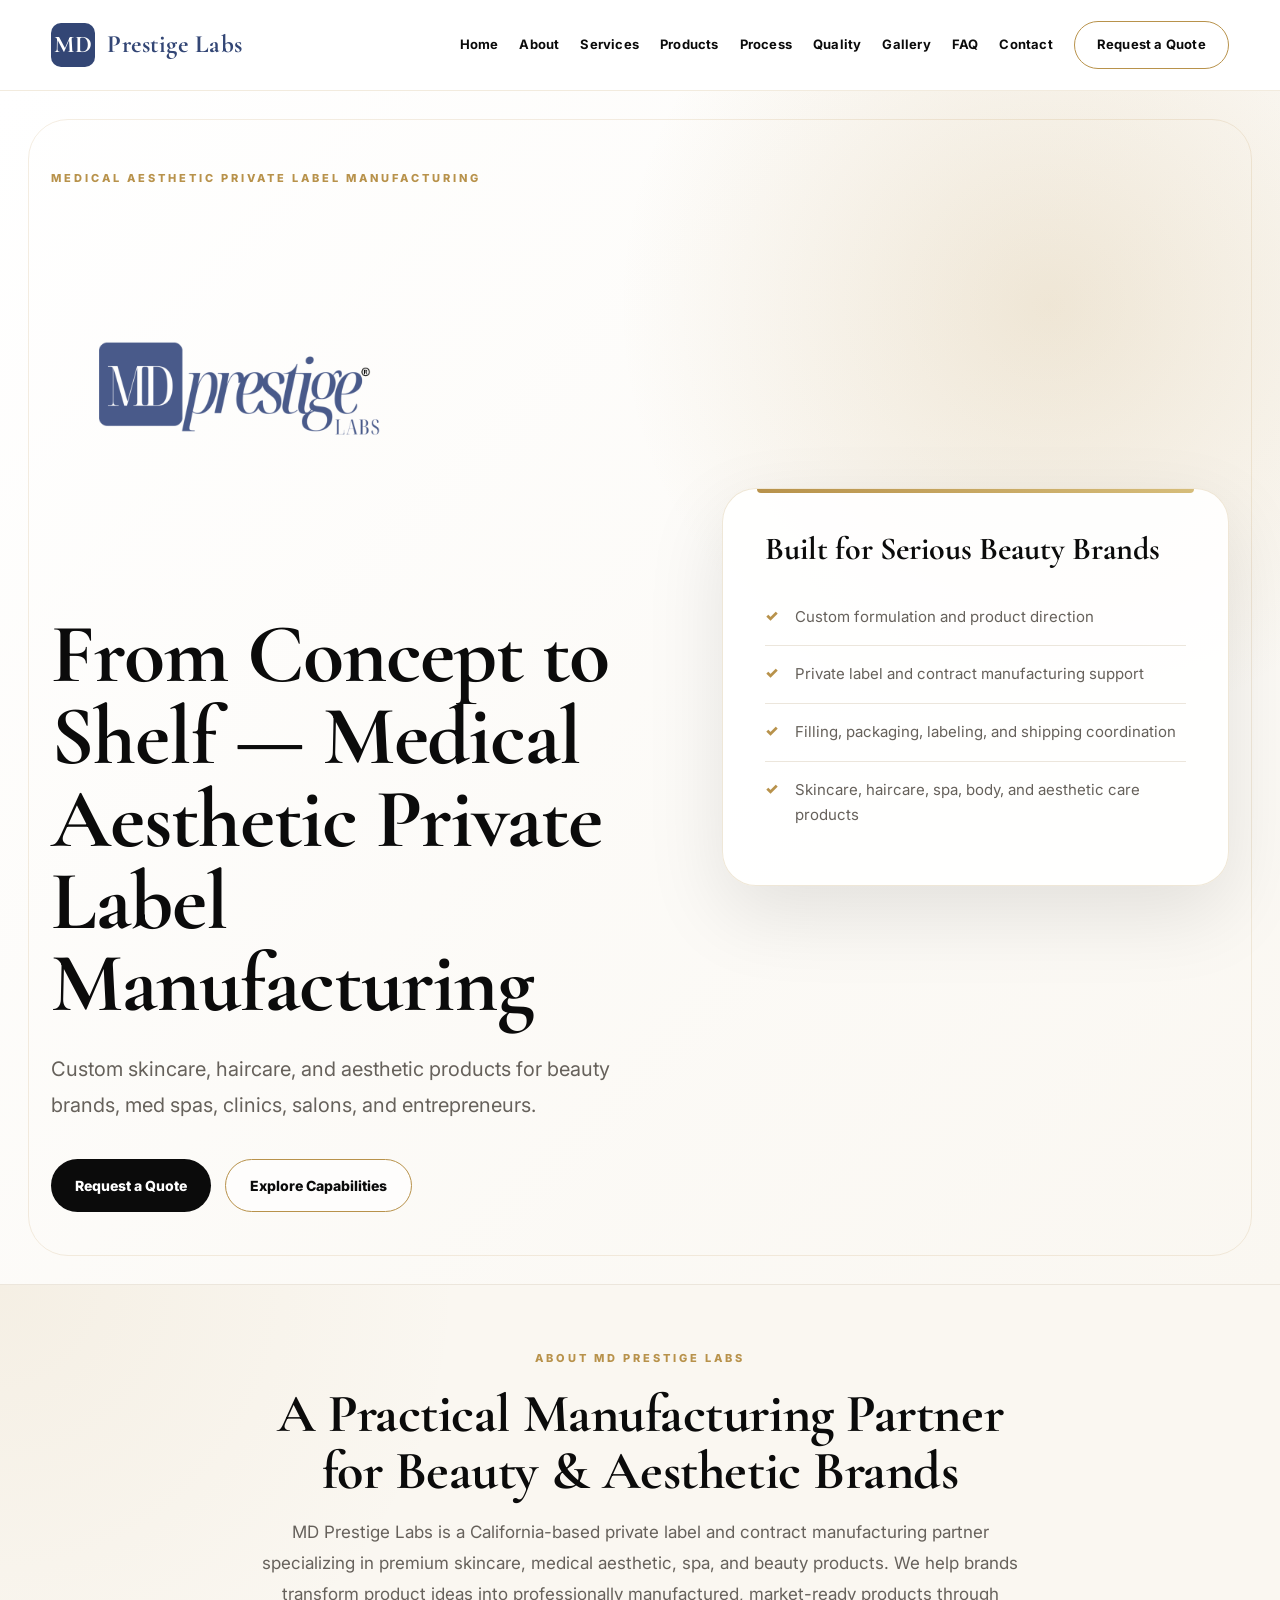
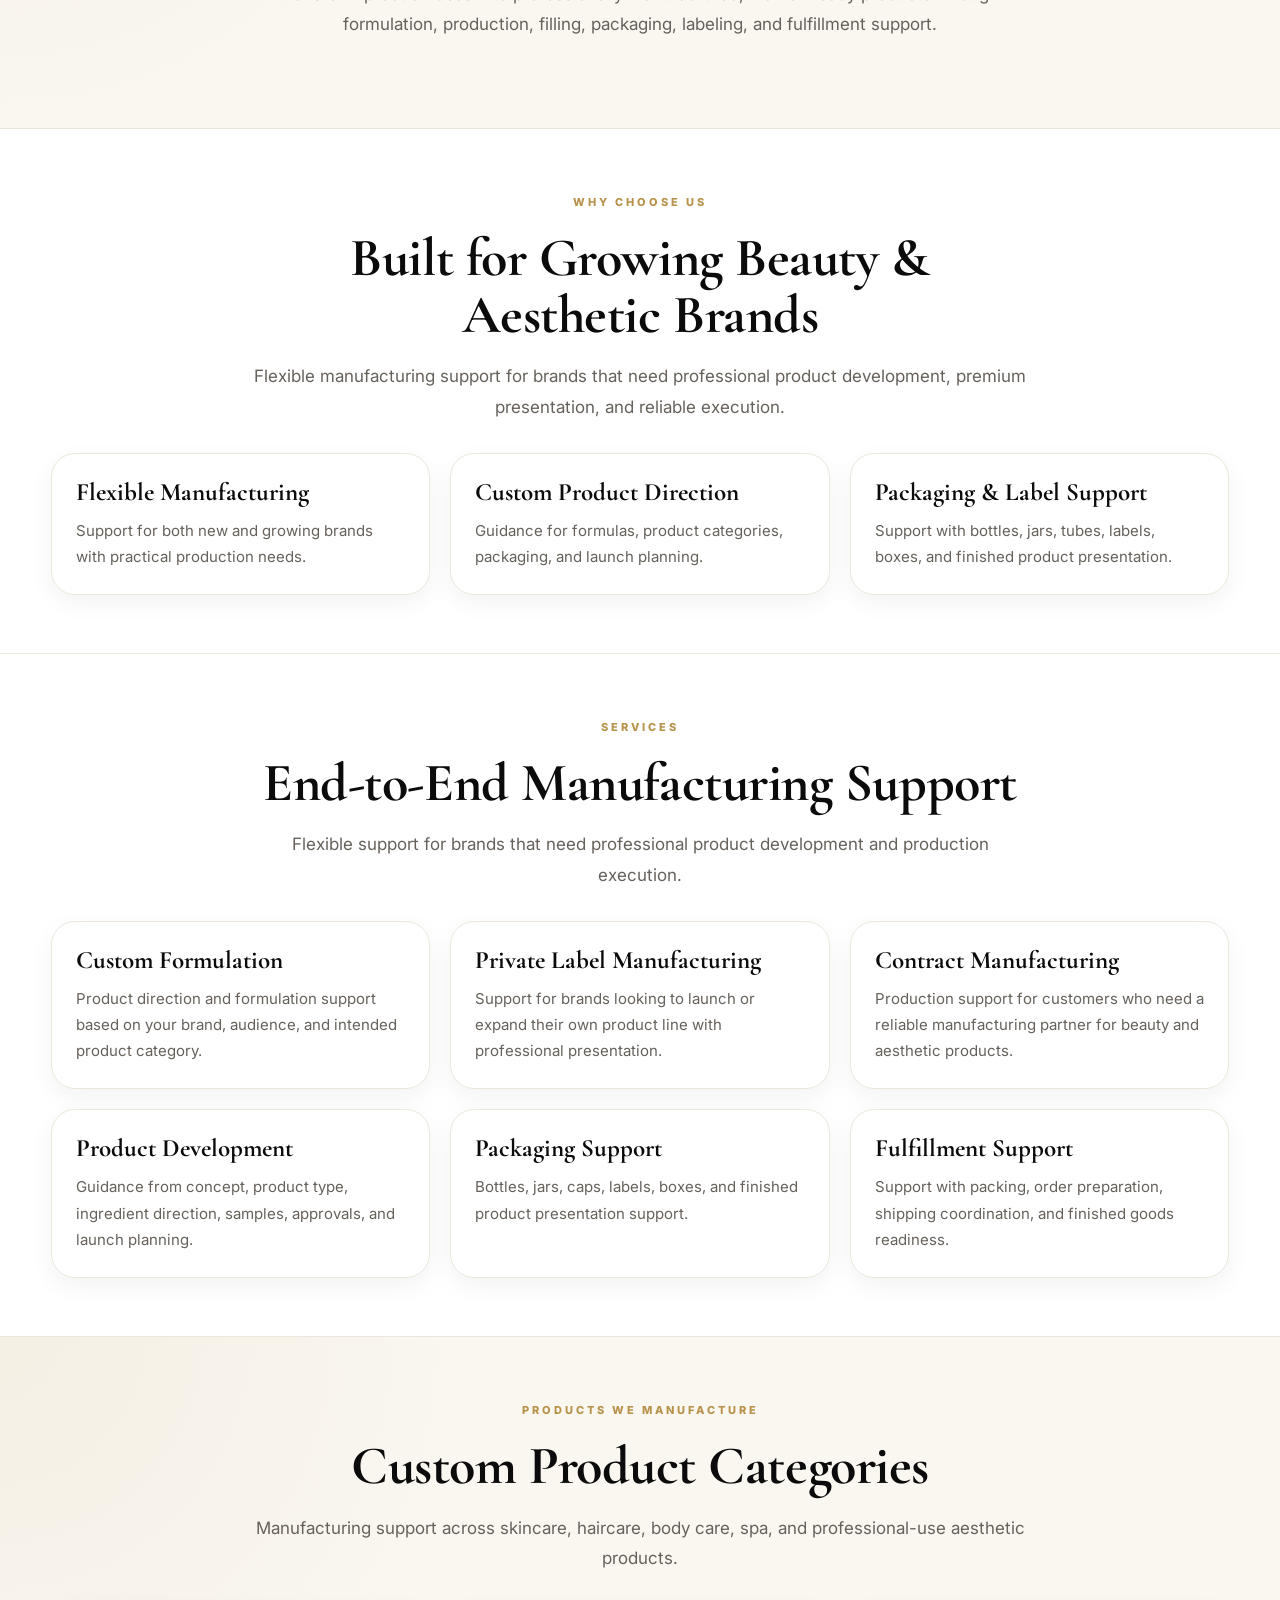
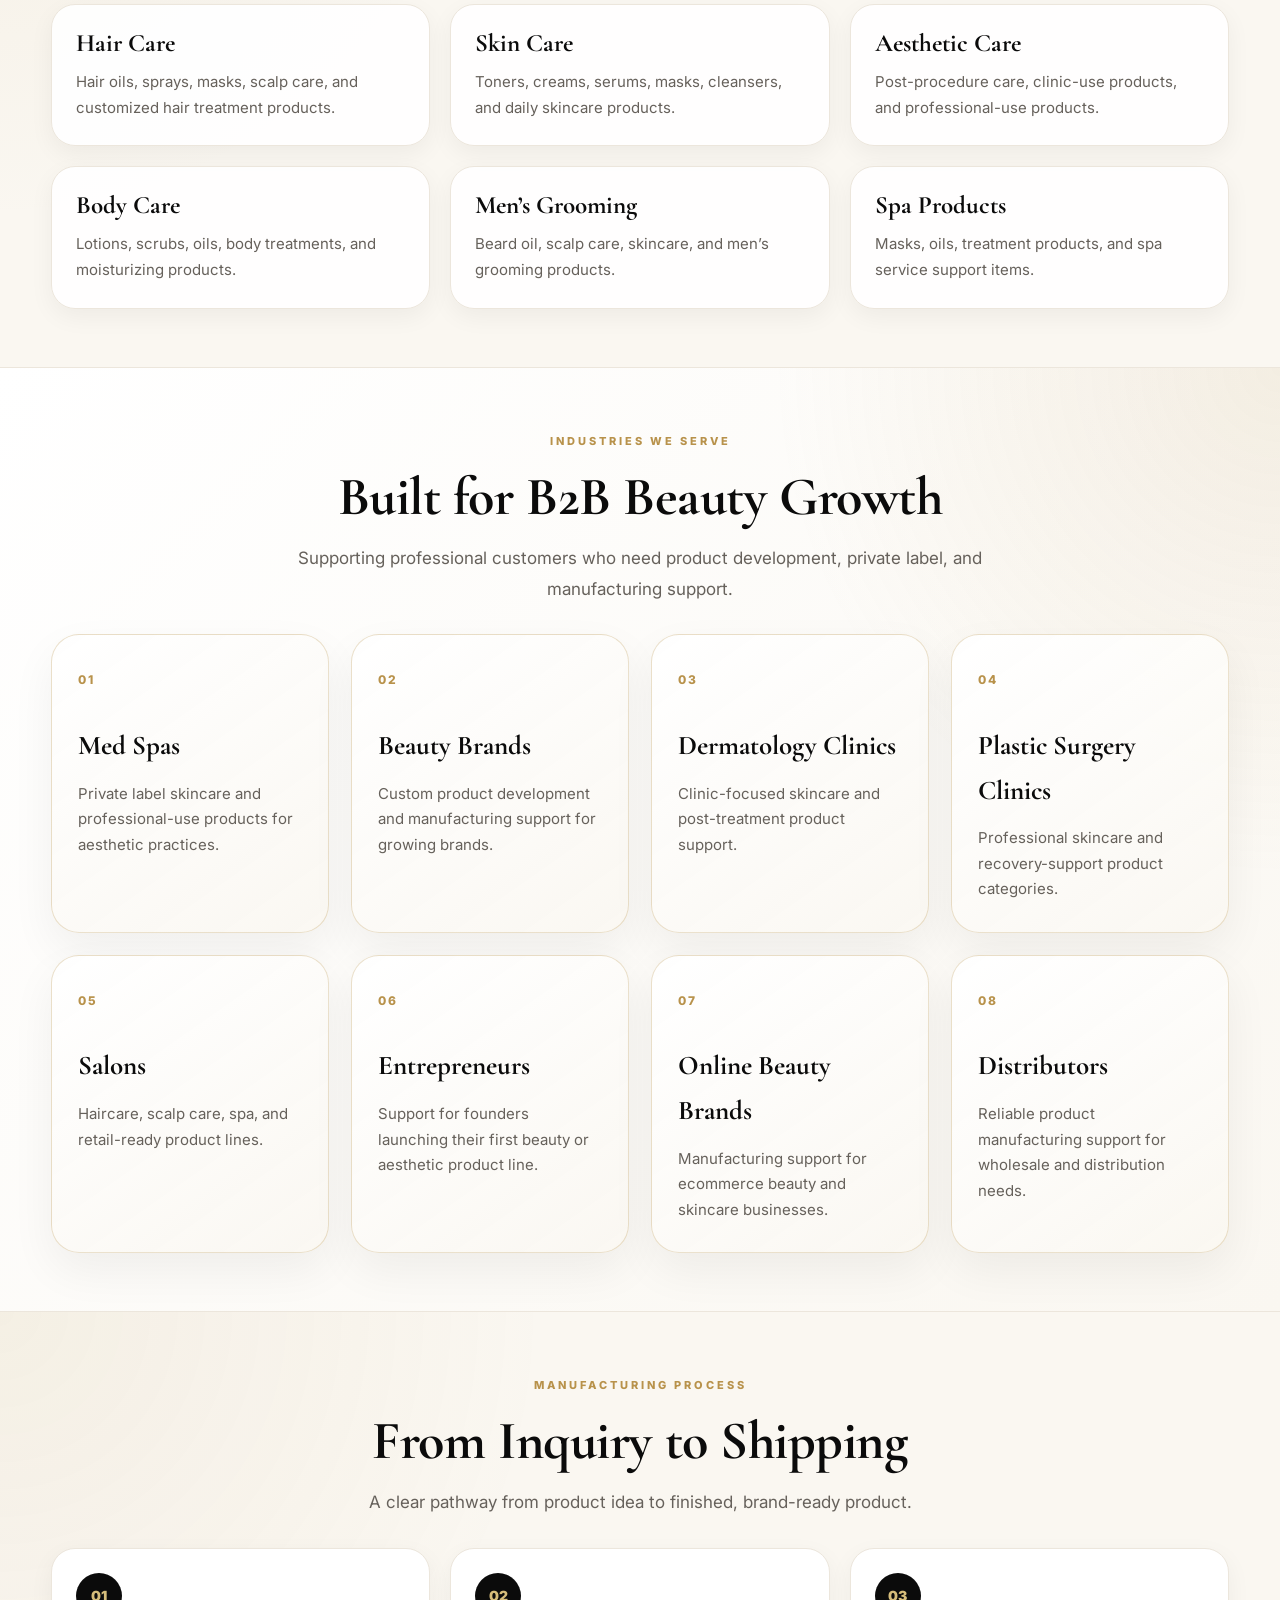
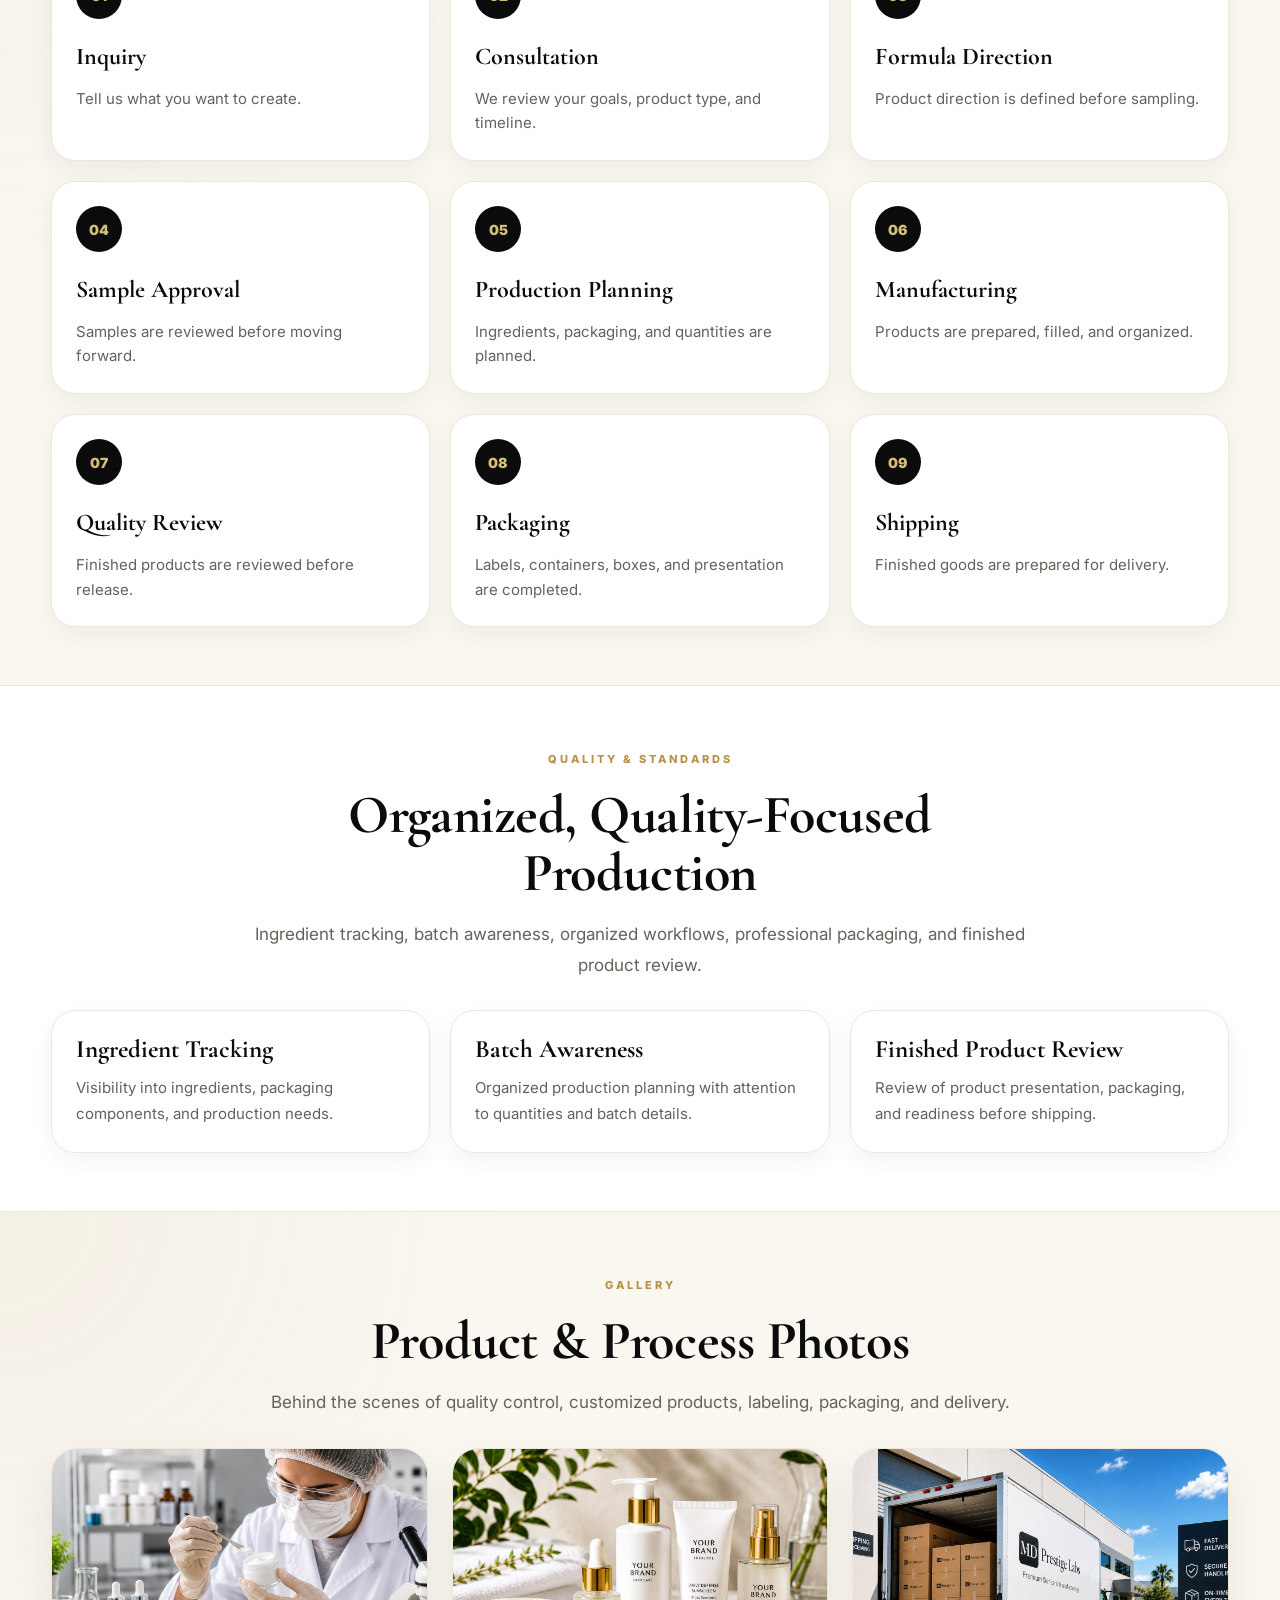
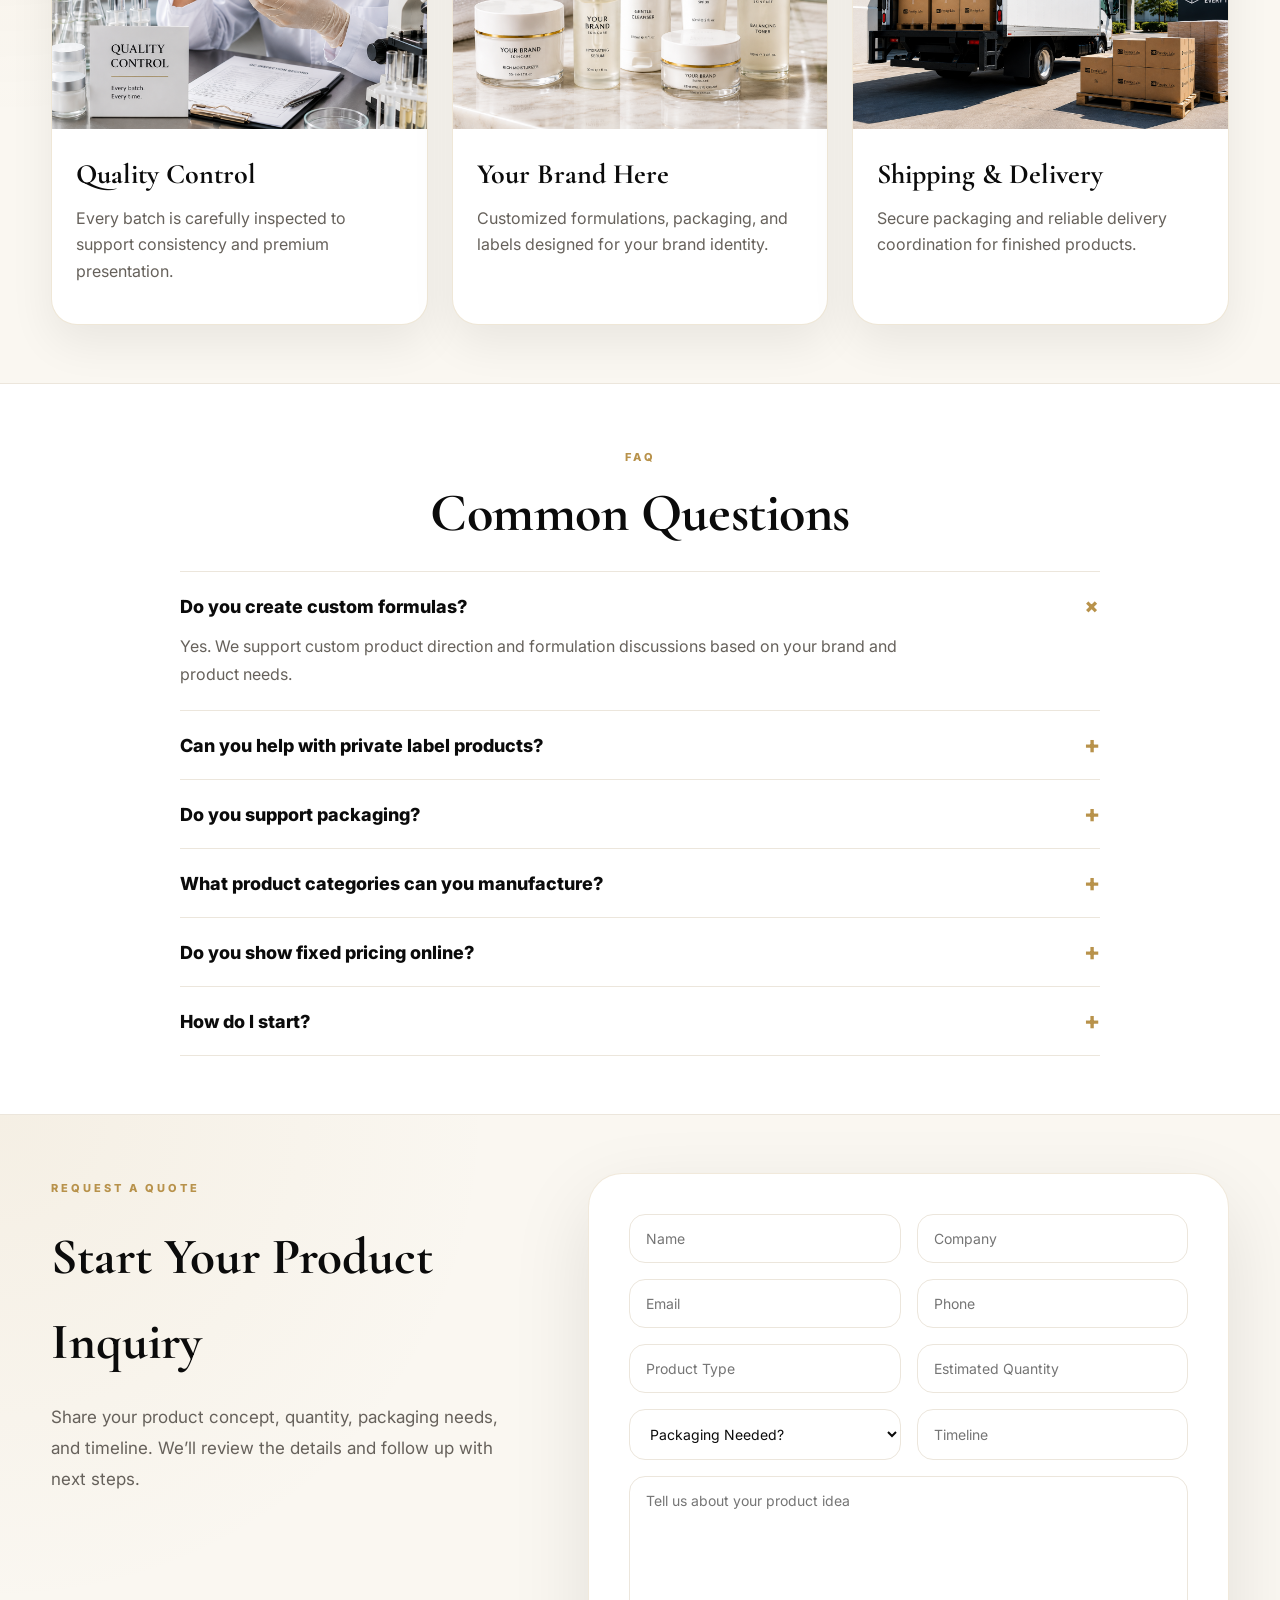
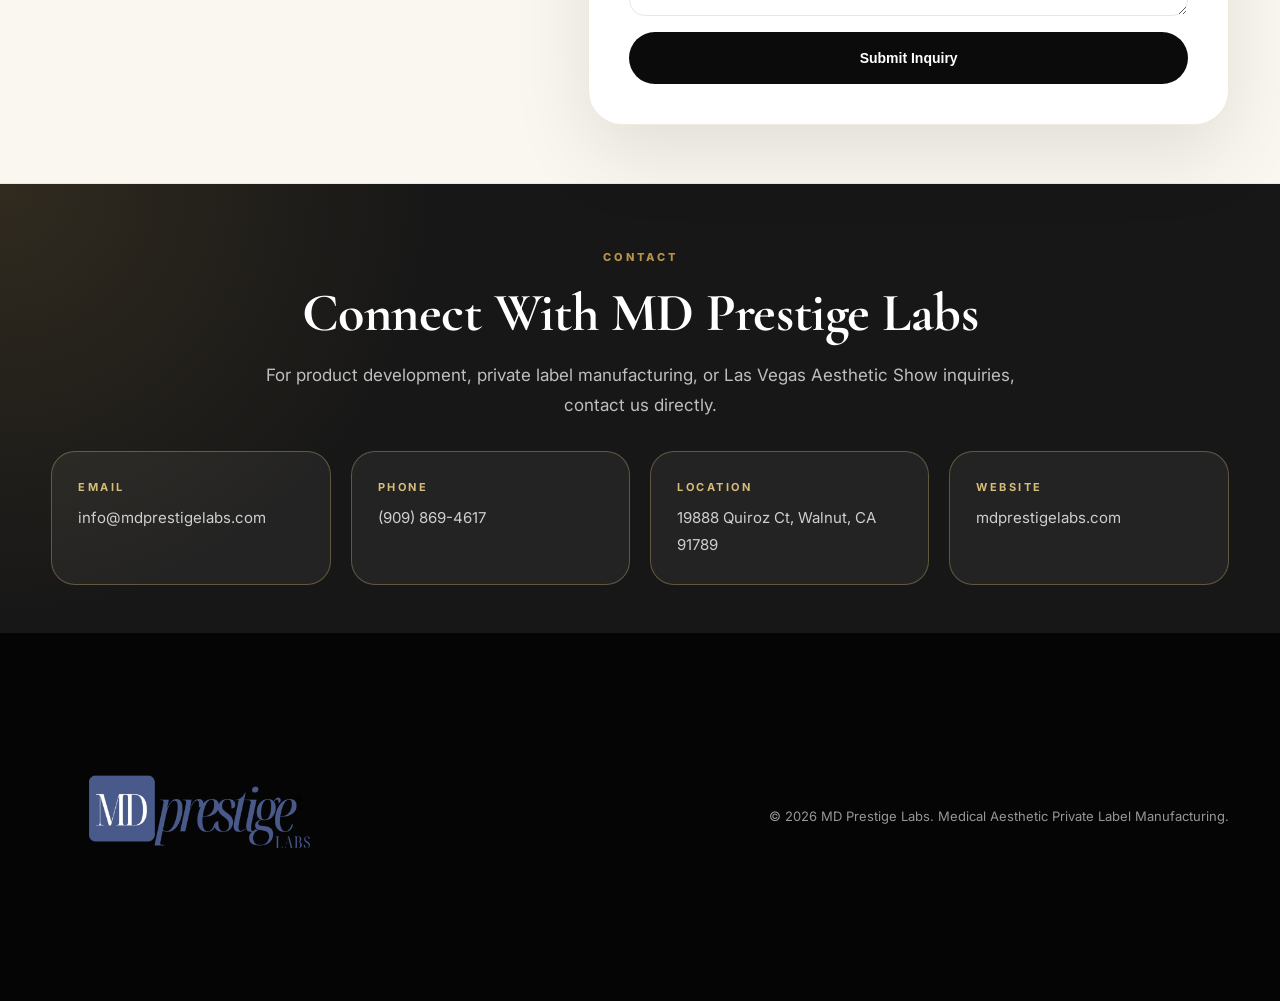
==== commit 17f688ff: "Force logo css refresh" ====
--- a/index.html
+++ b/index.html
@@ -5,7 +5,7 @@
   <meta name="viewport" content="width=device-width, initial-scale=1.0" />
 
   <title>MD Prestige Labs | Medical Aesthetic Private Label Manufacturing</title>
-<meta name="description" content="MD Prestige Labs provides custom formulation, private label manufacturing, product development, packaging support, and fulfillment for skincare, haircare, and aesthetic brands.">
+<meta name="description" content="MD Prestige Labs provides custom formulation, white label cosmetic, private label manufacturing, product development, packaging support, and fulfillment for skincare, haircare, and aesthetic brands.">
 <meta name="robots" content="index, follow">
 <link rel="canonical" href="https://mdprestigelabs.com/">
 
@@ -15,7 +15,7 @@
   <link rel="preconnect" href="https://fonts.gstatic.com" crossorigin />
   <link href="https://fonts.googleapis.com/css2?family=Cormorant+Garamond:wght@500;600;700&family=Inter:wght@400;500;600;700;800&display=swap" rel="stylesheet" />
 
-  <link rel="stylesheet" href="./style.css?v=1700" />
+  <link rel="stylesheet" href="./style.css?v=1800" />
 </head>
 
 <body>
--- a/style.css
+++ b/style.css
@@ -941,4 +941,20 @@
     .gallery-grid {
       grid-template-columns: 1fr;
     }
-  }+  }
+  /* FINAL HEADER LOGO OVERRIDE */
+.brand {
+  width: 360px !important;
+  height: 90px !important;
+  overflow: visible !important;
+  display: flex !important;
+  align-items: center !important;
+}
+
+.brand img {
+  width: 330px !important;
+  height: auto !important;
+  max-width: none !important;
+  object-fit: contain !important;
+  transform: none !important;
+}
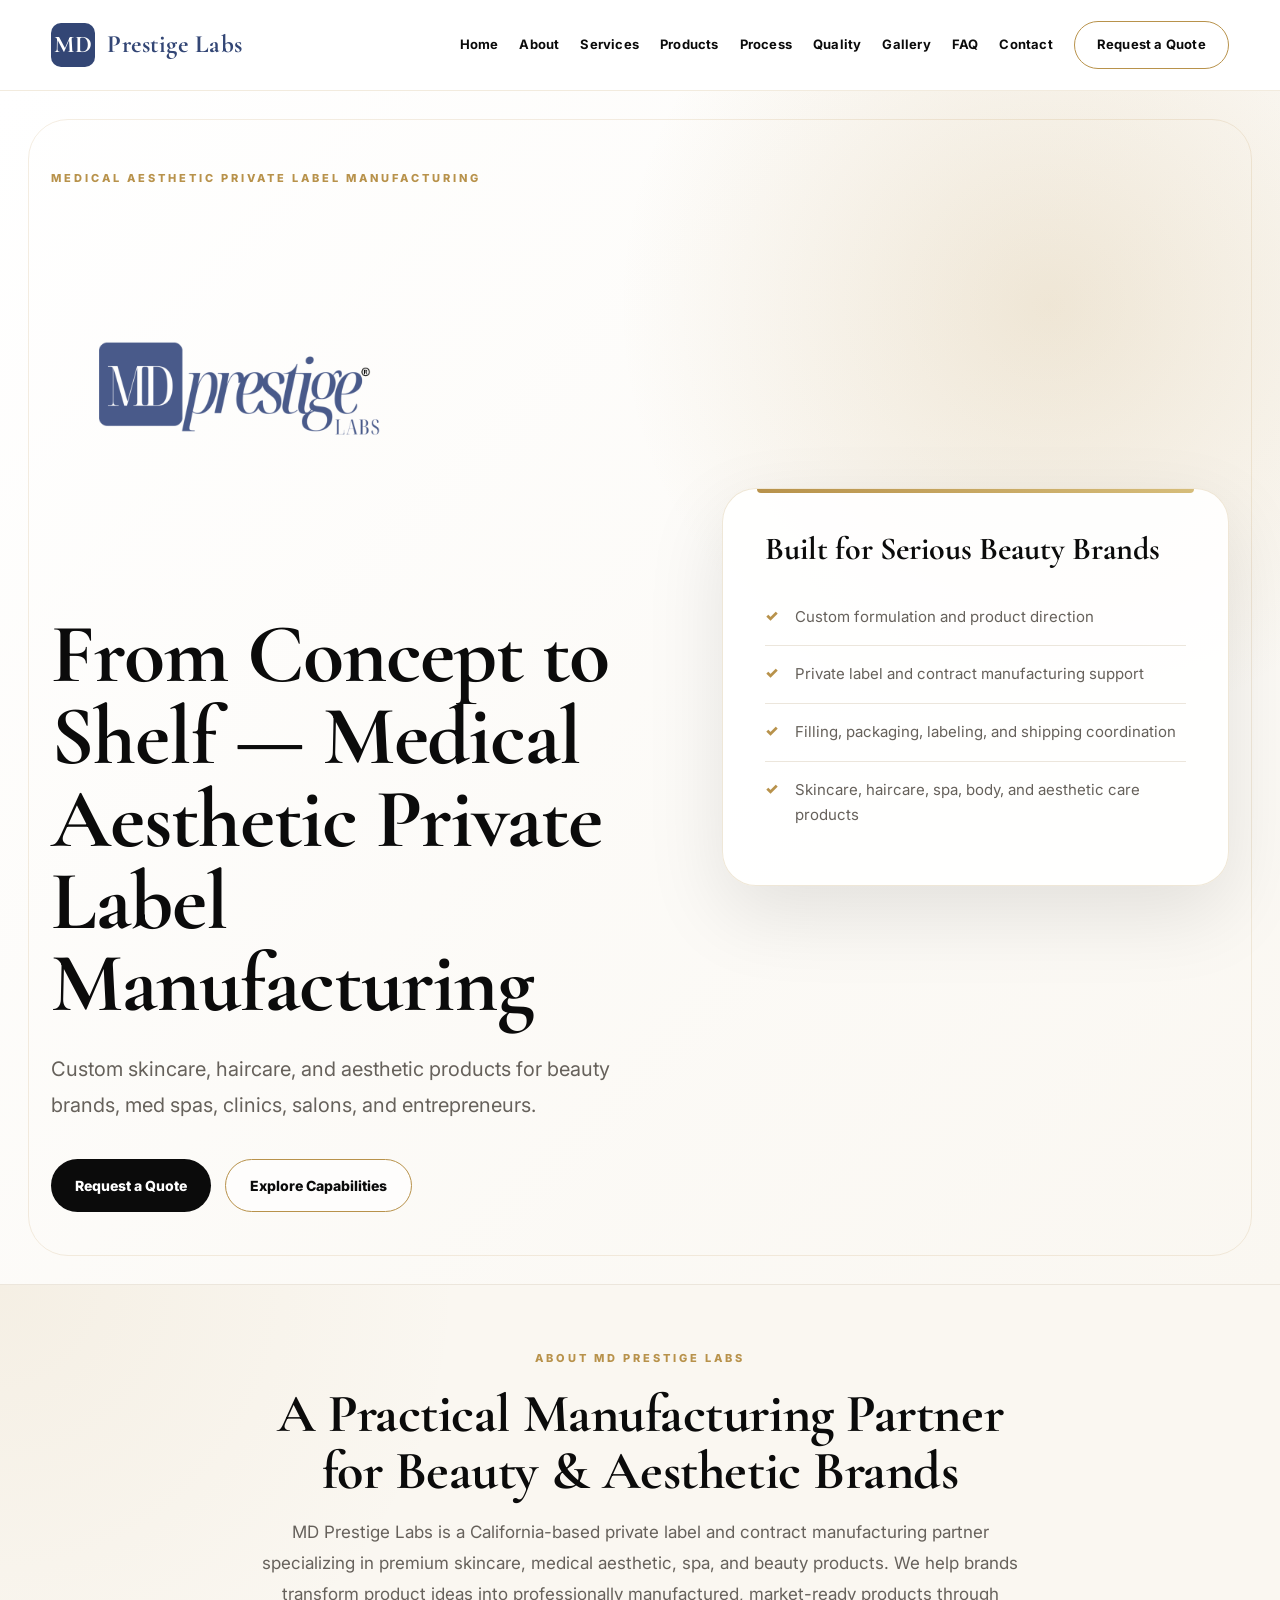
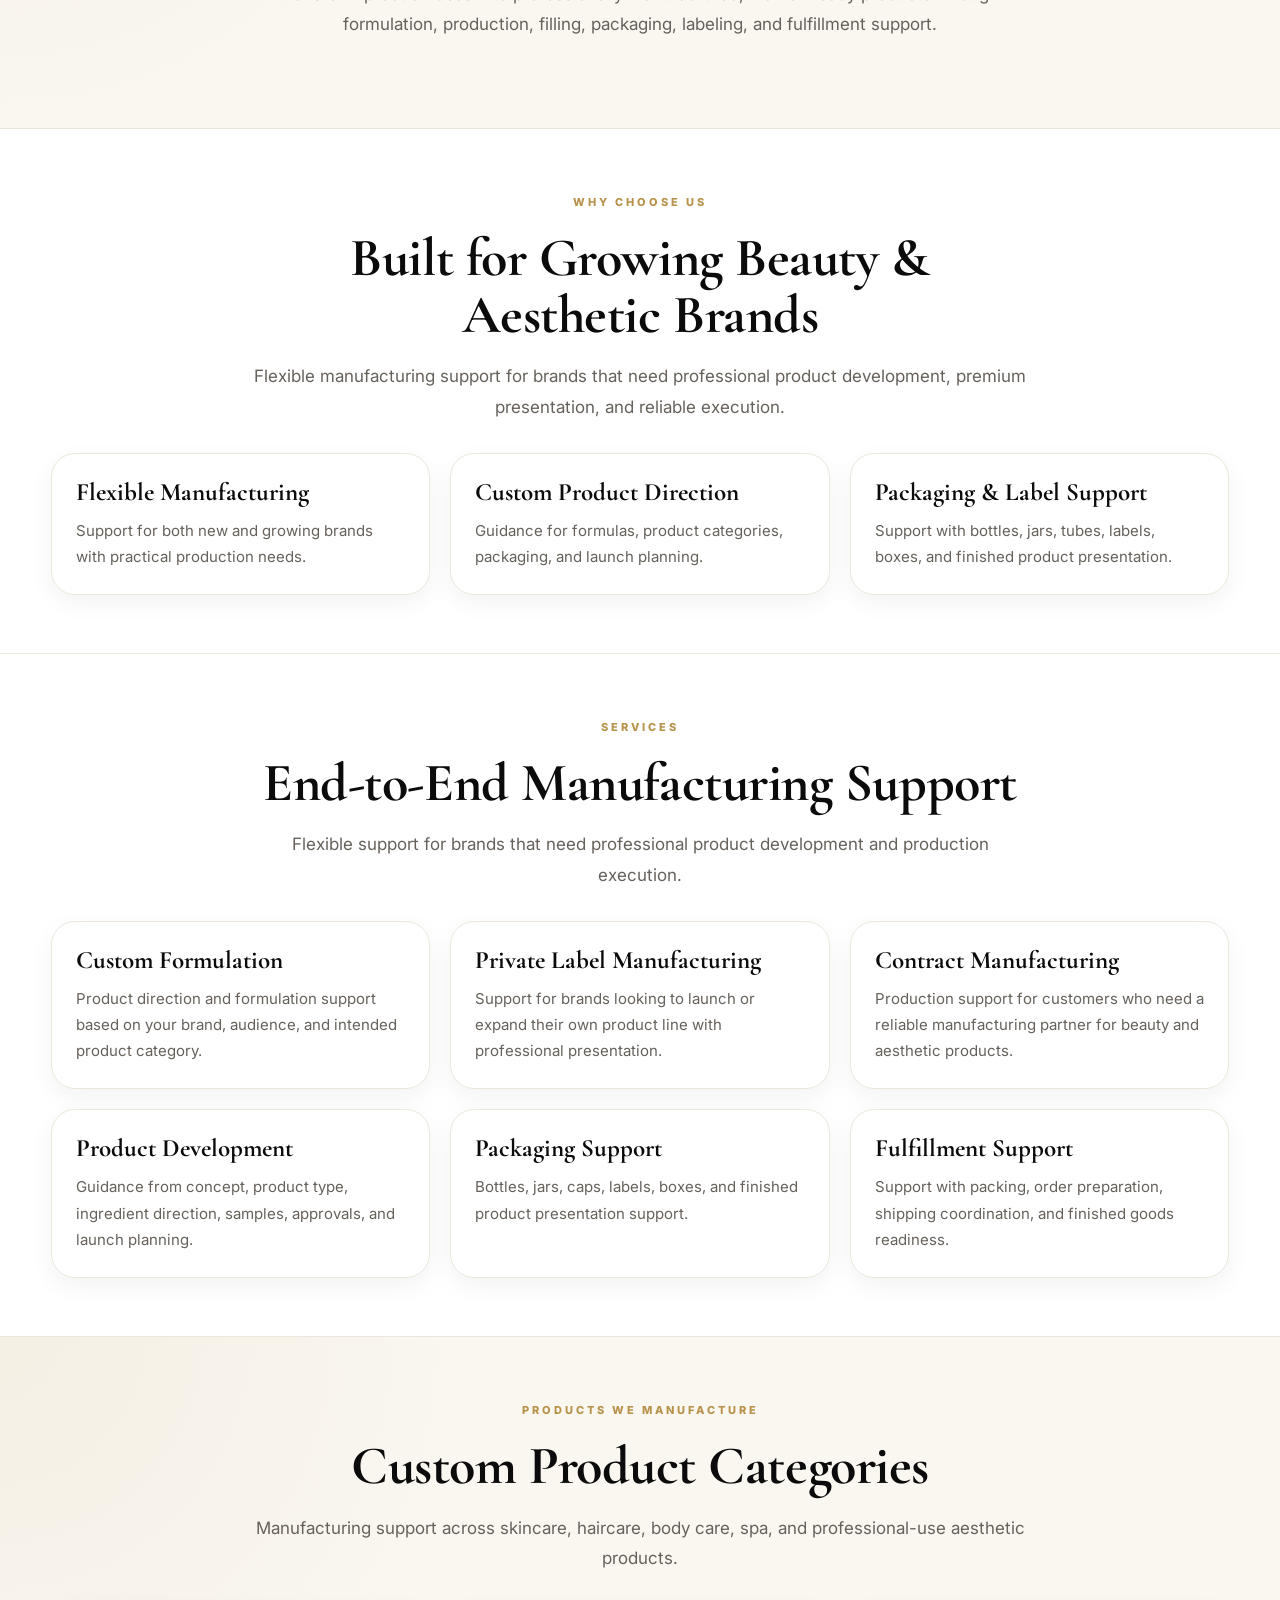
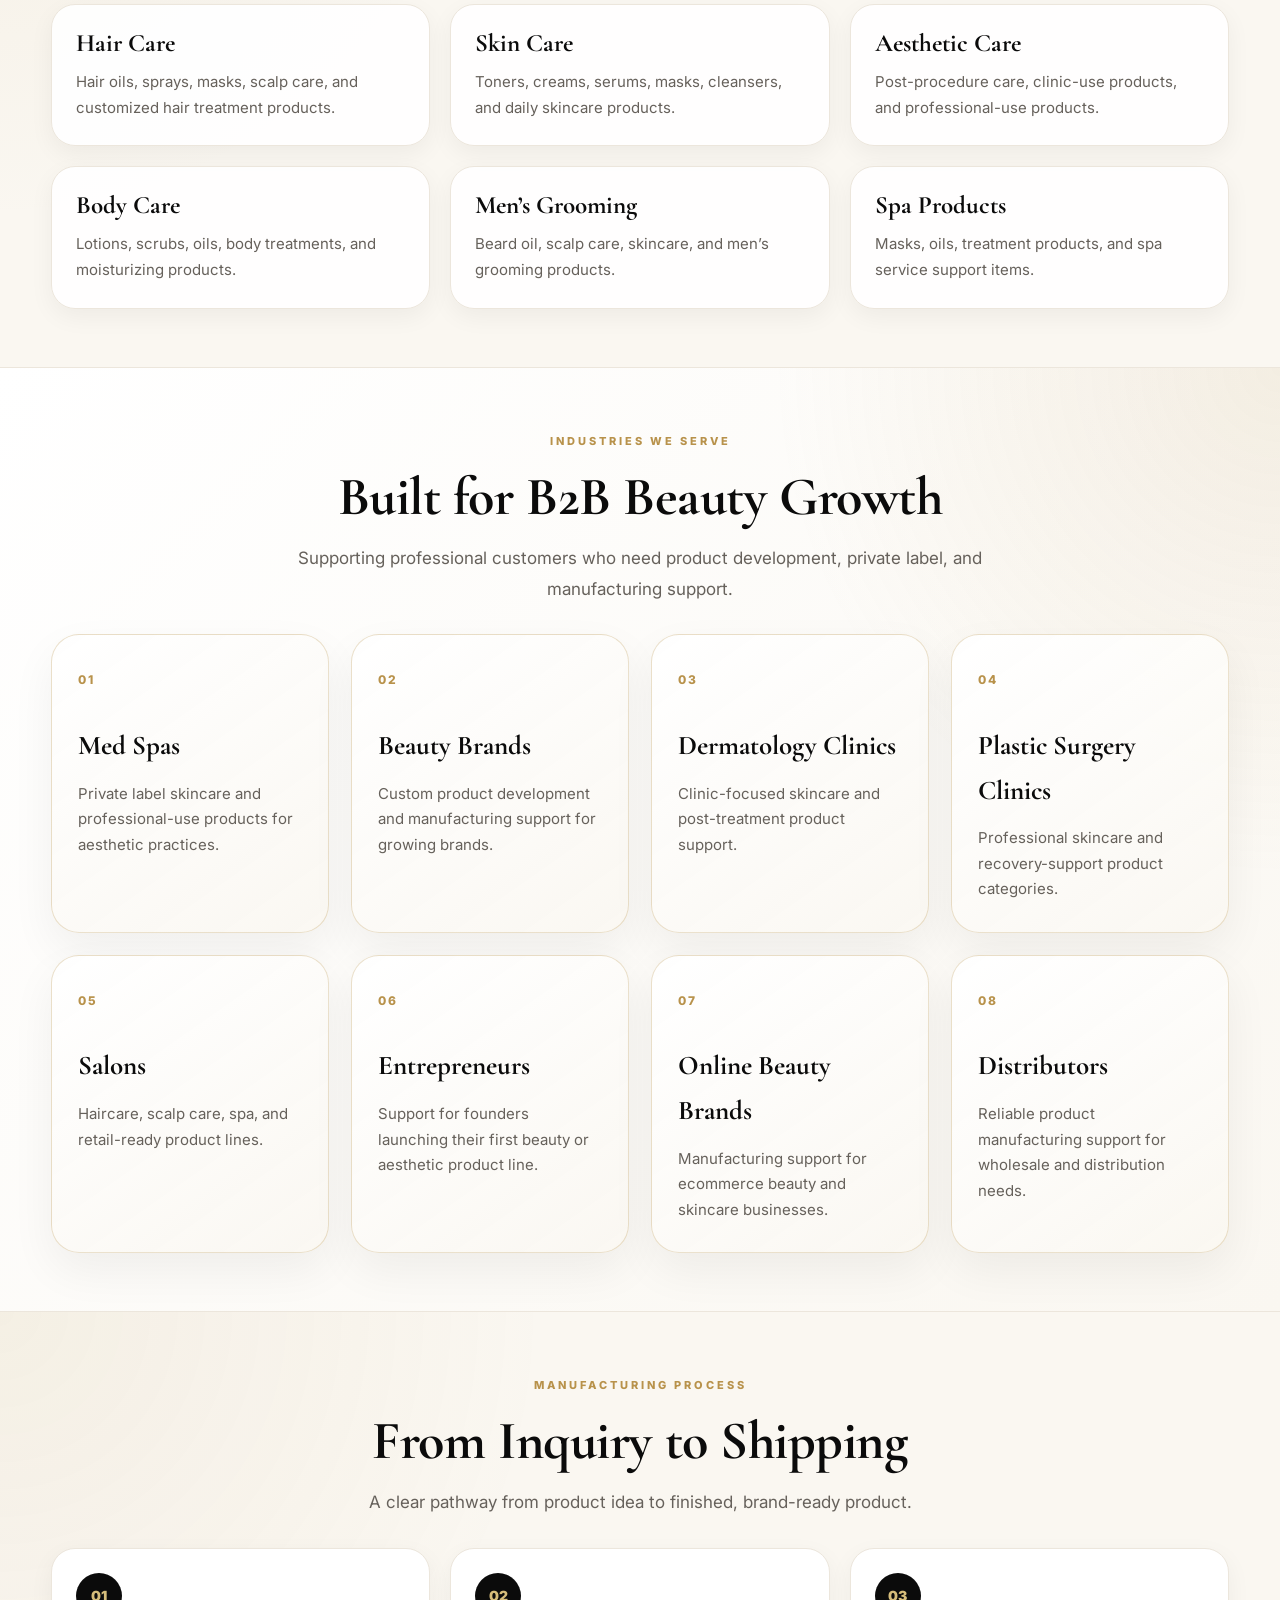
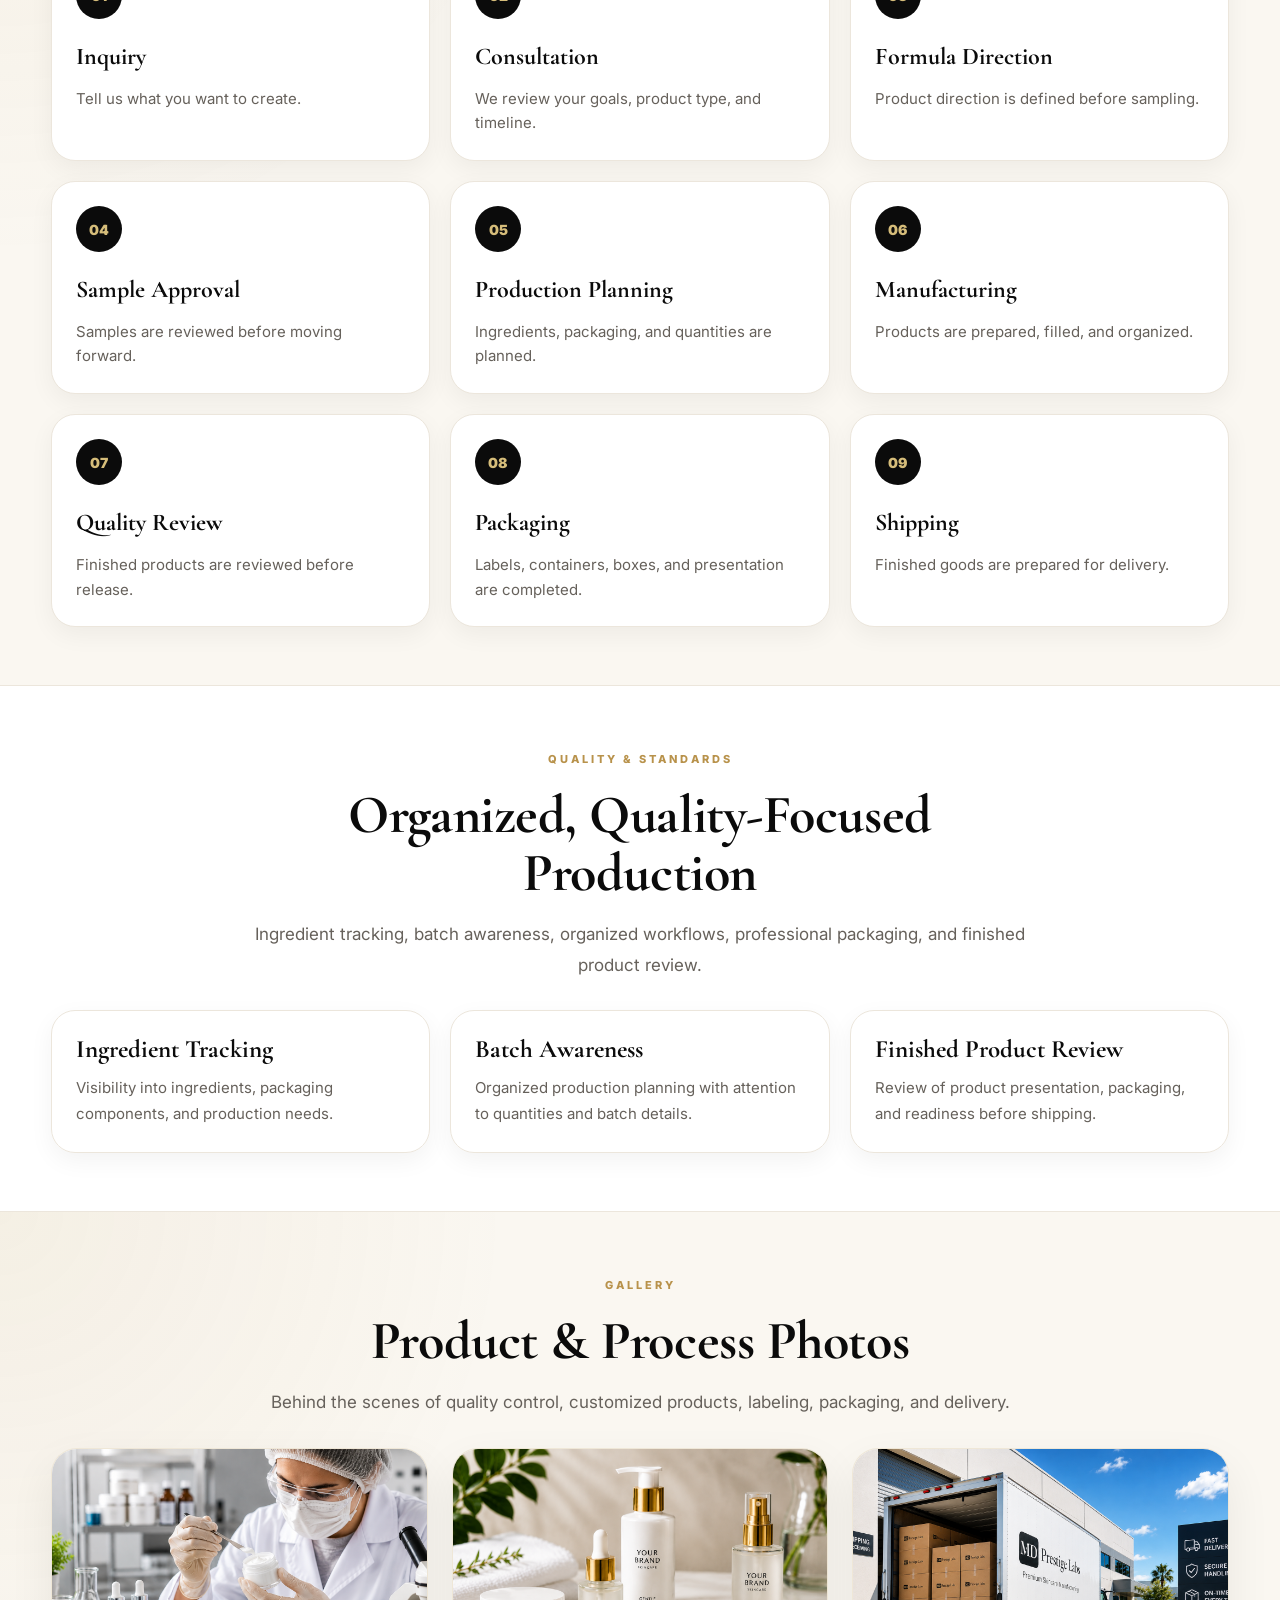
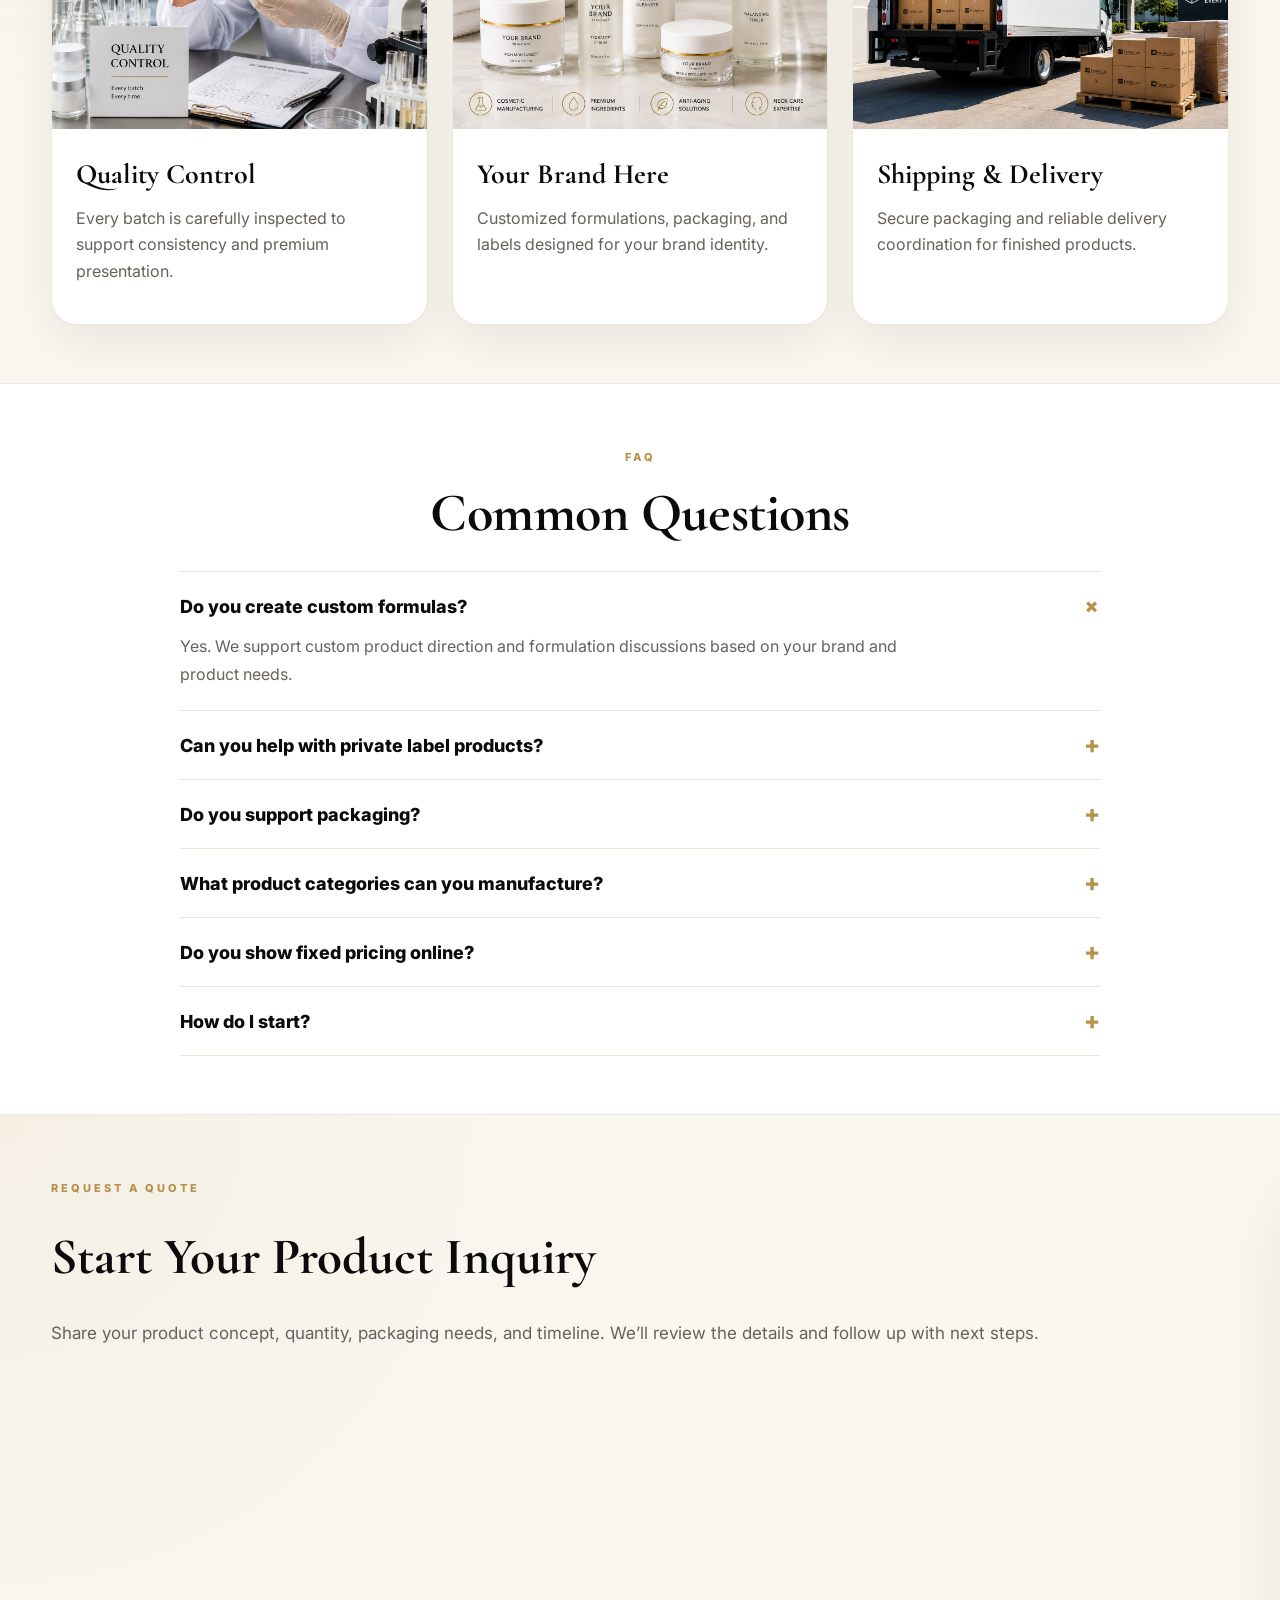
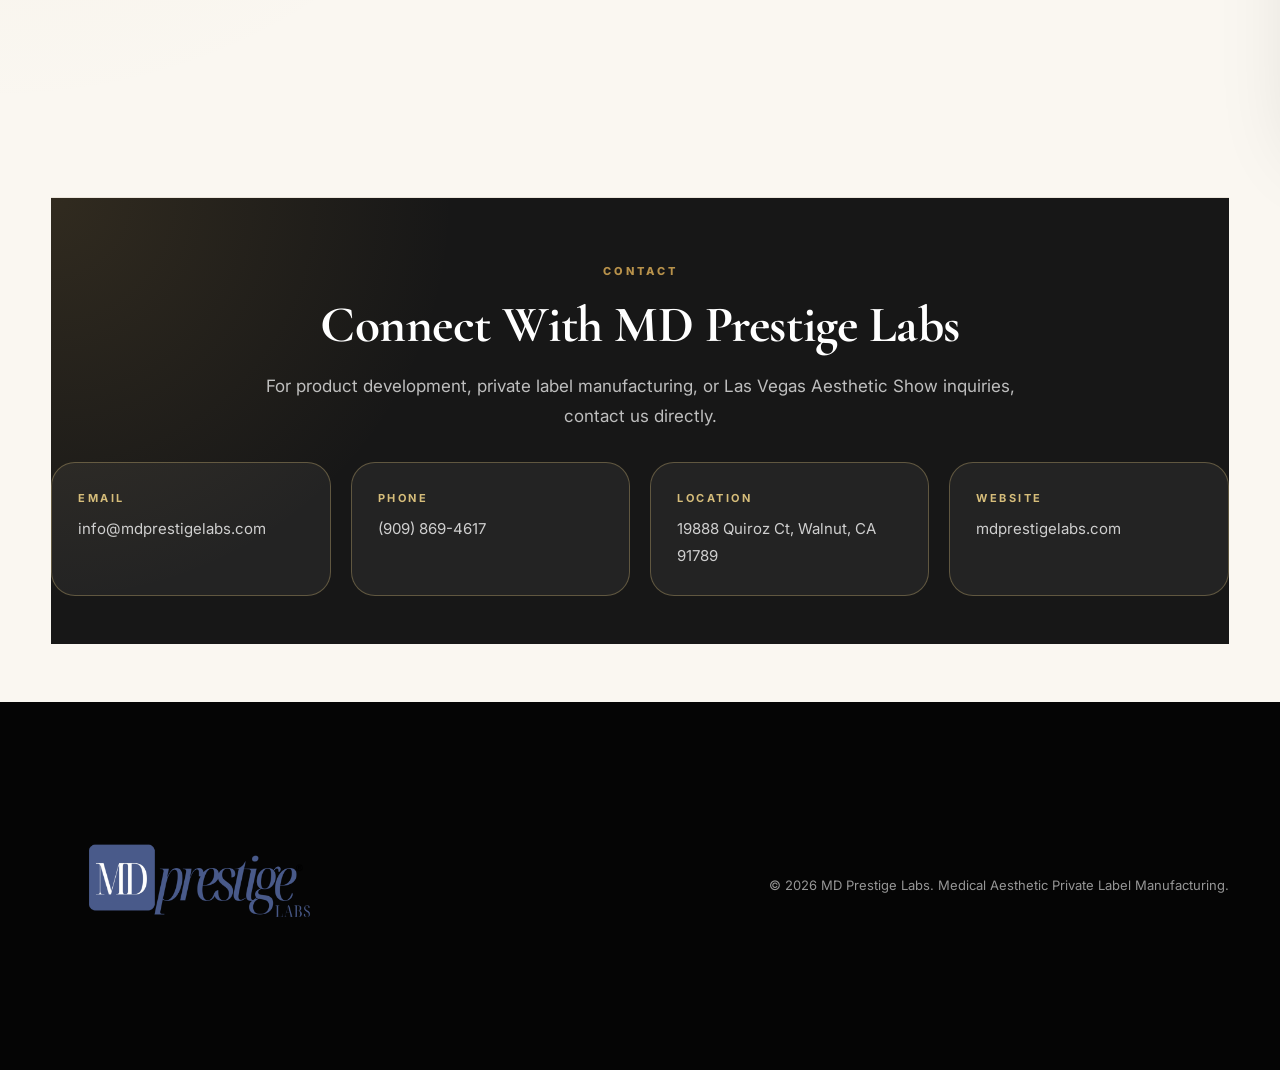
==== commit f77a1565: "Fix quote form submission" ====
--- a/index.html
+++ b/index.html
@@ -290,30 +290,45 @@
           </p>
         </div>
 
-        <form action="https://formspree.io/f/YOUR_FORM_ID" method="POST">
+        <form id="quoteForm" action="https://formsubmit.co/info@mdprestigelabs.com" method="POST">
+
+          <!-- FormSubmit Configuration -->
+          <input type="hidden" name="_subject" value="New Quote Request - MD Prestige Labs">
+          <input type="hidden" name="_captcha" value="false">
+          <input type="hidden" name="_template" value="table">
+        
+          <!-- Change this to your website -->
+          <input type="hidden" name="_next" value="https://mdprestigelabs.com/thank-you.html">
+        
           <div class="form-grid">
+        
             <input type="text" name="Name" placeholder="Name" required />
             <input type="text" name="Company" placeholder="Company" />
             <input type="email" name="Email" placeholder="Email" required />
             <input type="tel" name="Phone" placeholder="Phone" />
             <input type="text" name="Product Type" placeholder="Product Type" />
             <input type="text" name="Estimated Quantity" placeholder="Estimated Quantity" />
-
+        
             <select name="Packaging Needed">
               <option value="">Packaging Needed?</option>
               <option>Yes</option>
               <option>No</option>
               <option>Not sure</option>
             </select>
-
+        
             <input type="text" name="Timeline" placeholder="Timeline" />
-            <textarea class="full" name="Message" placeholder="Tell us about your product idea"></textarea>
-
-            <button class="btn btn-primary full" type="submit">Submit Inquiry</button>
+        
+            <textarea
+              class="full"
+              name="Message"
+              placeholder="Tell us about your product idea"></textarea>
+        
+            <button class="btn btn-primary full" type="submit">
+              Submit Inquiry
+            </button>
+        
           </div>
         </form>
-      </div>
-    </section>
 
     <section id="contact" class="section contact-section">
       <div class="container">
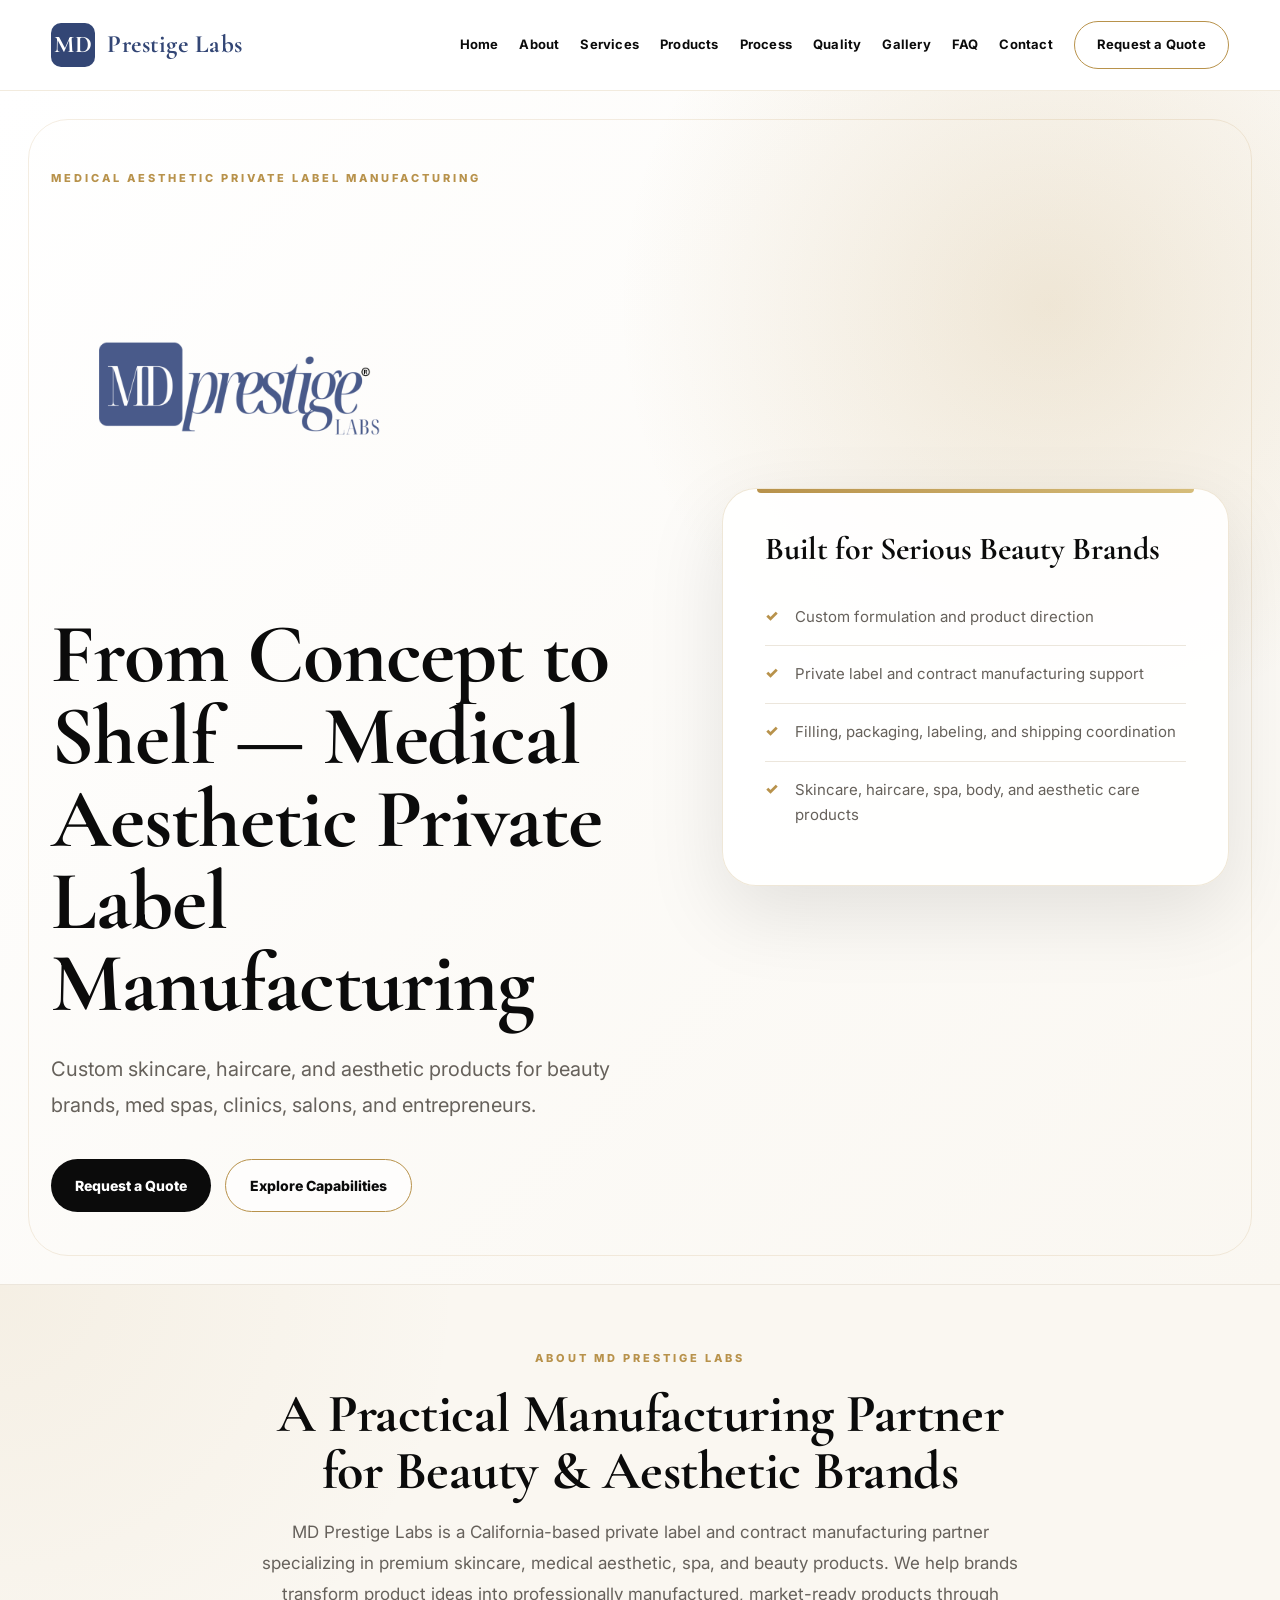
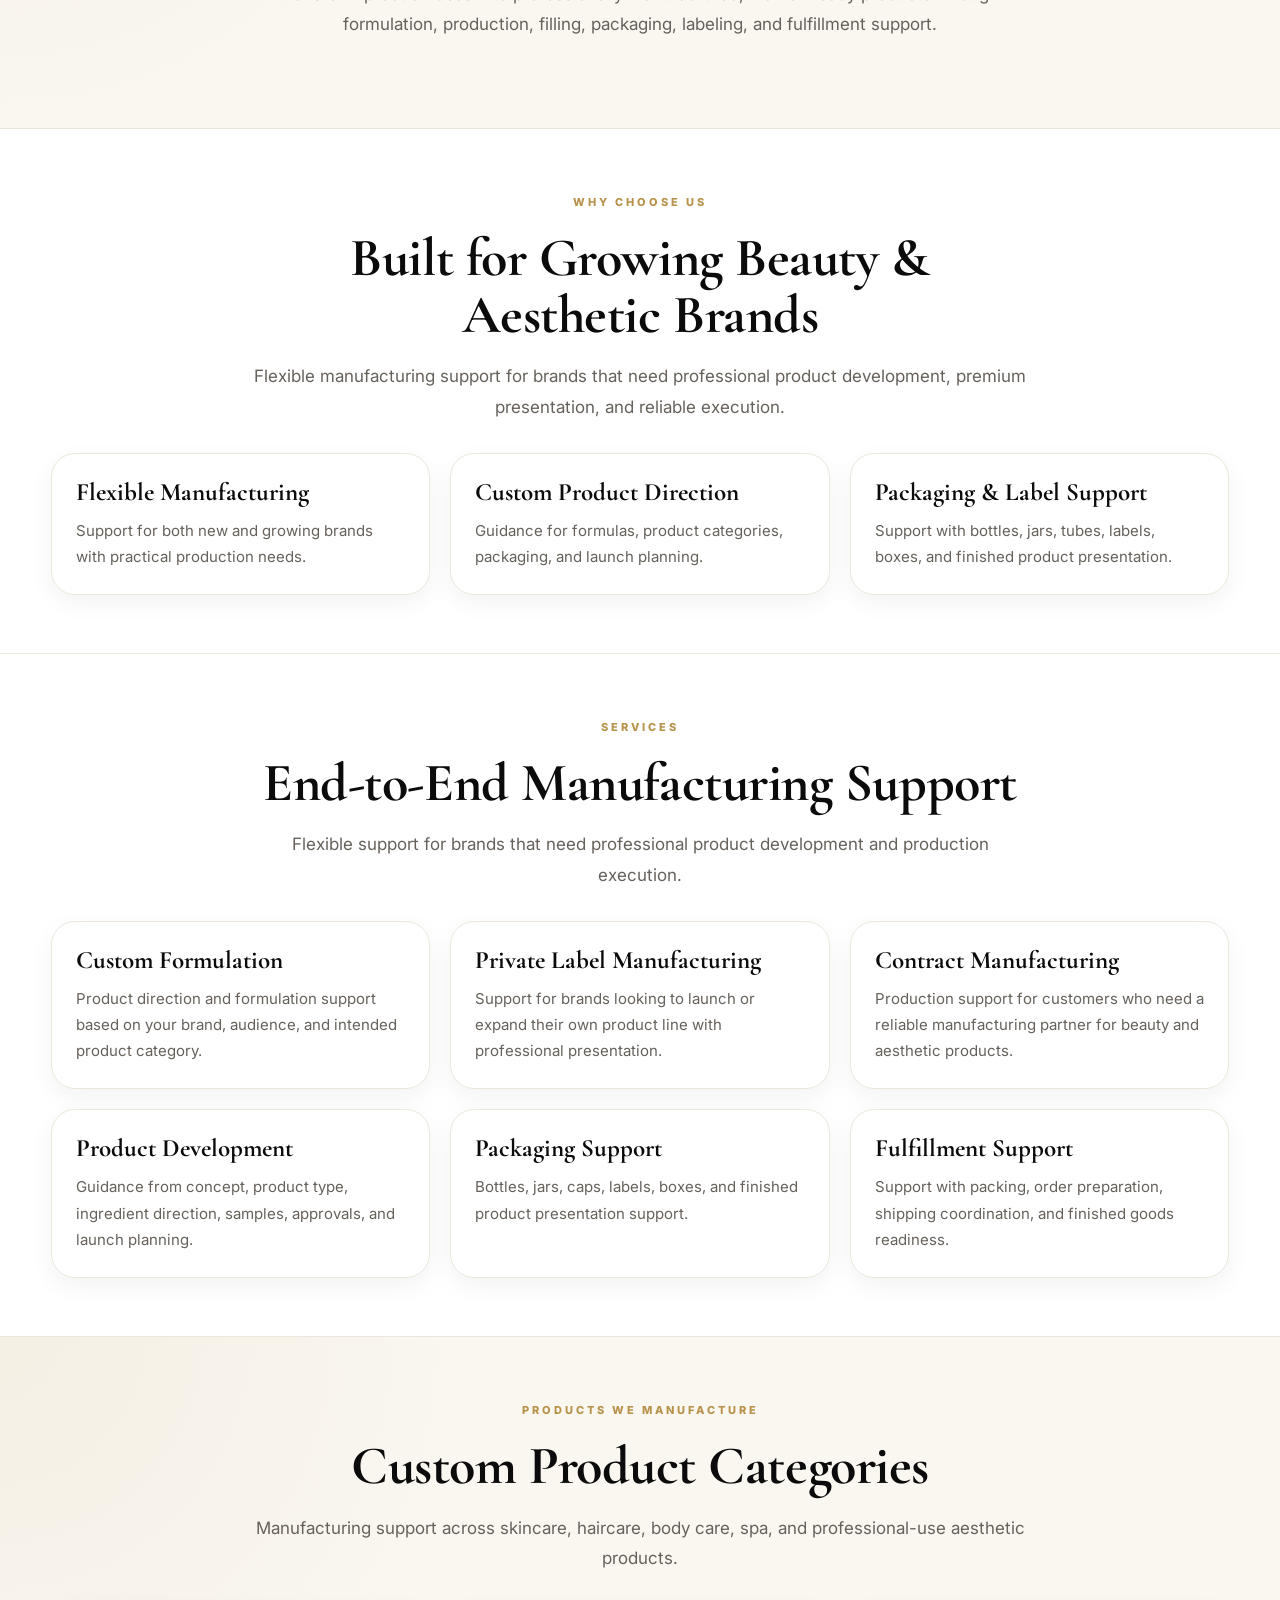
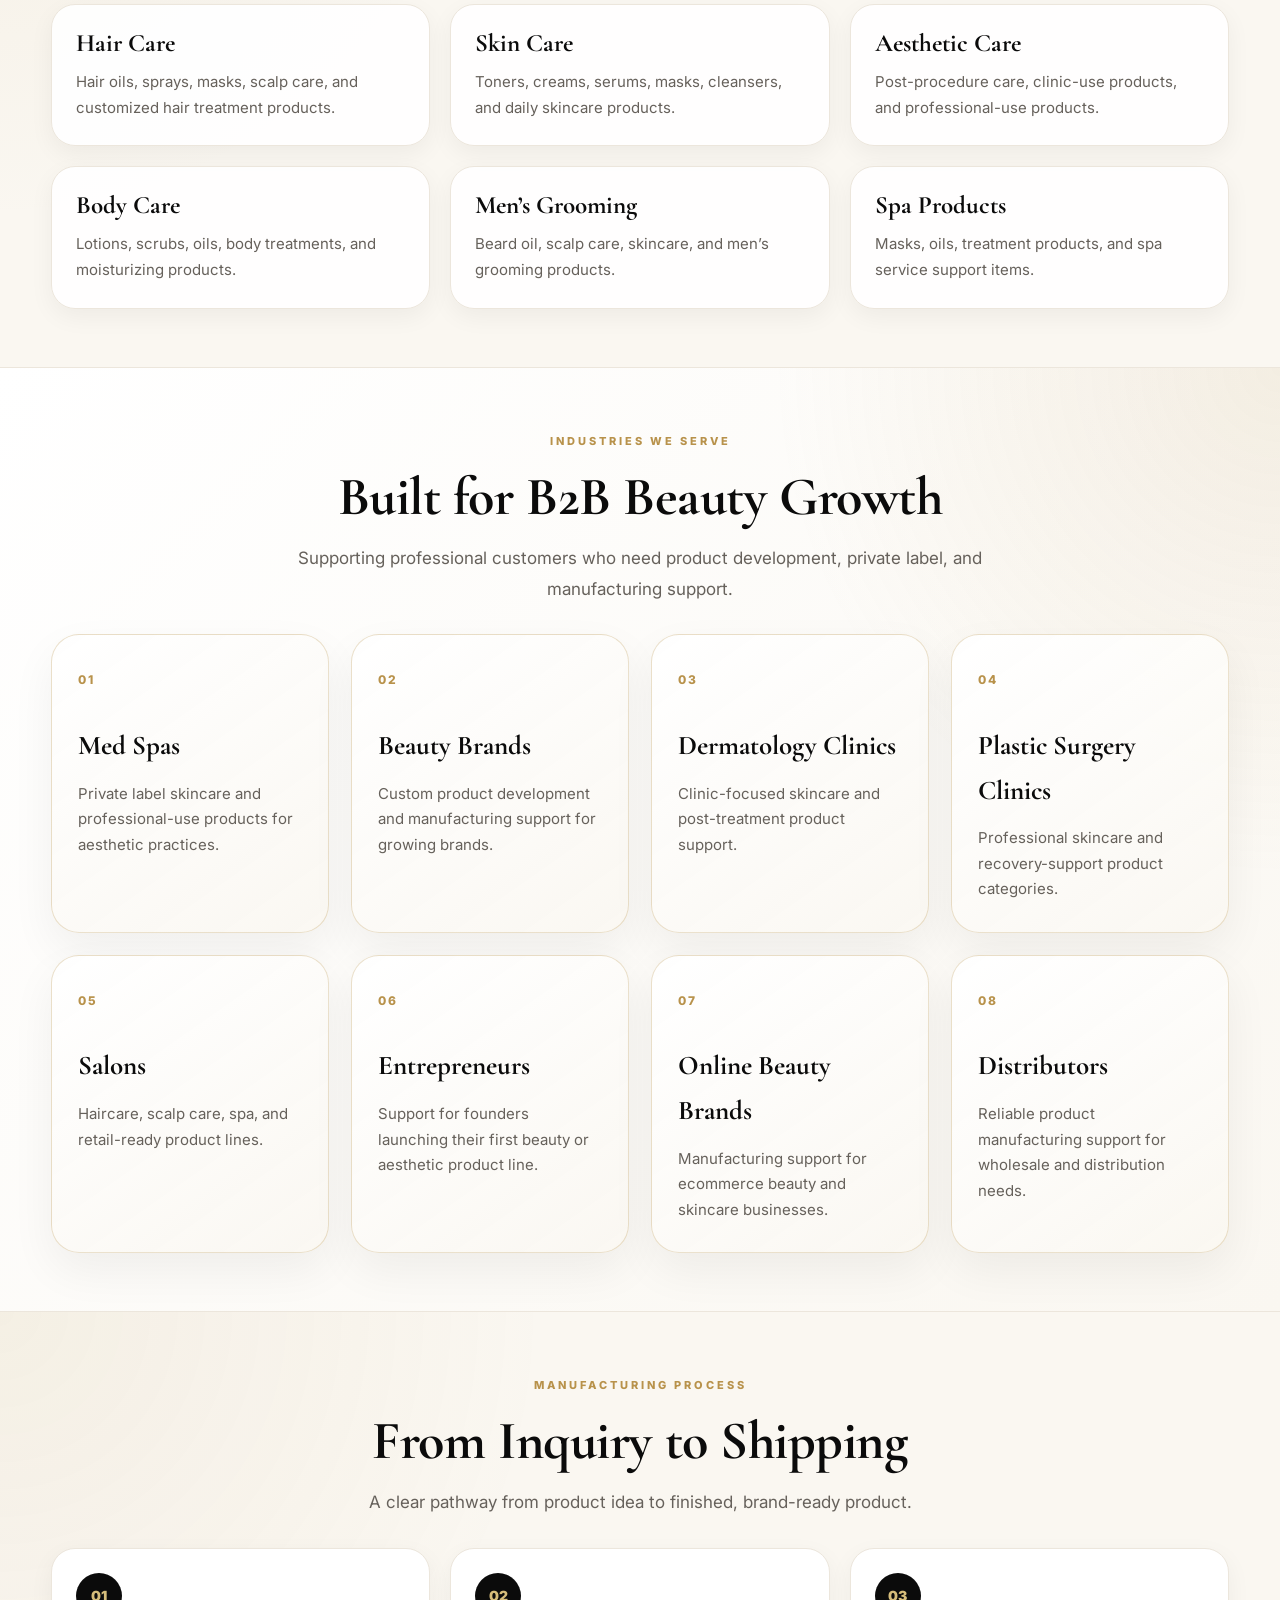
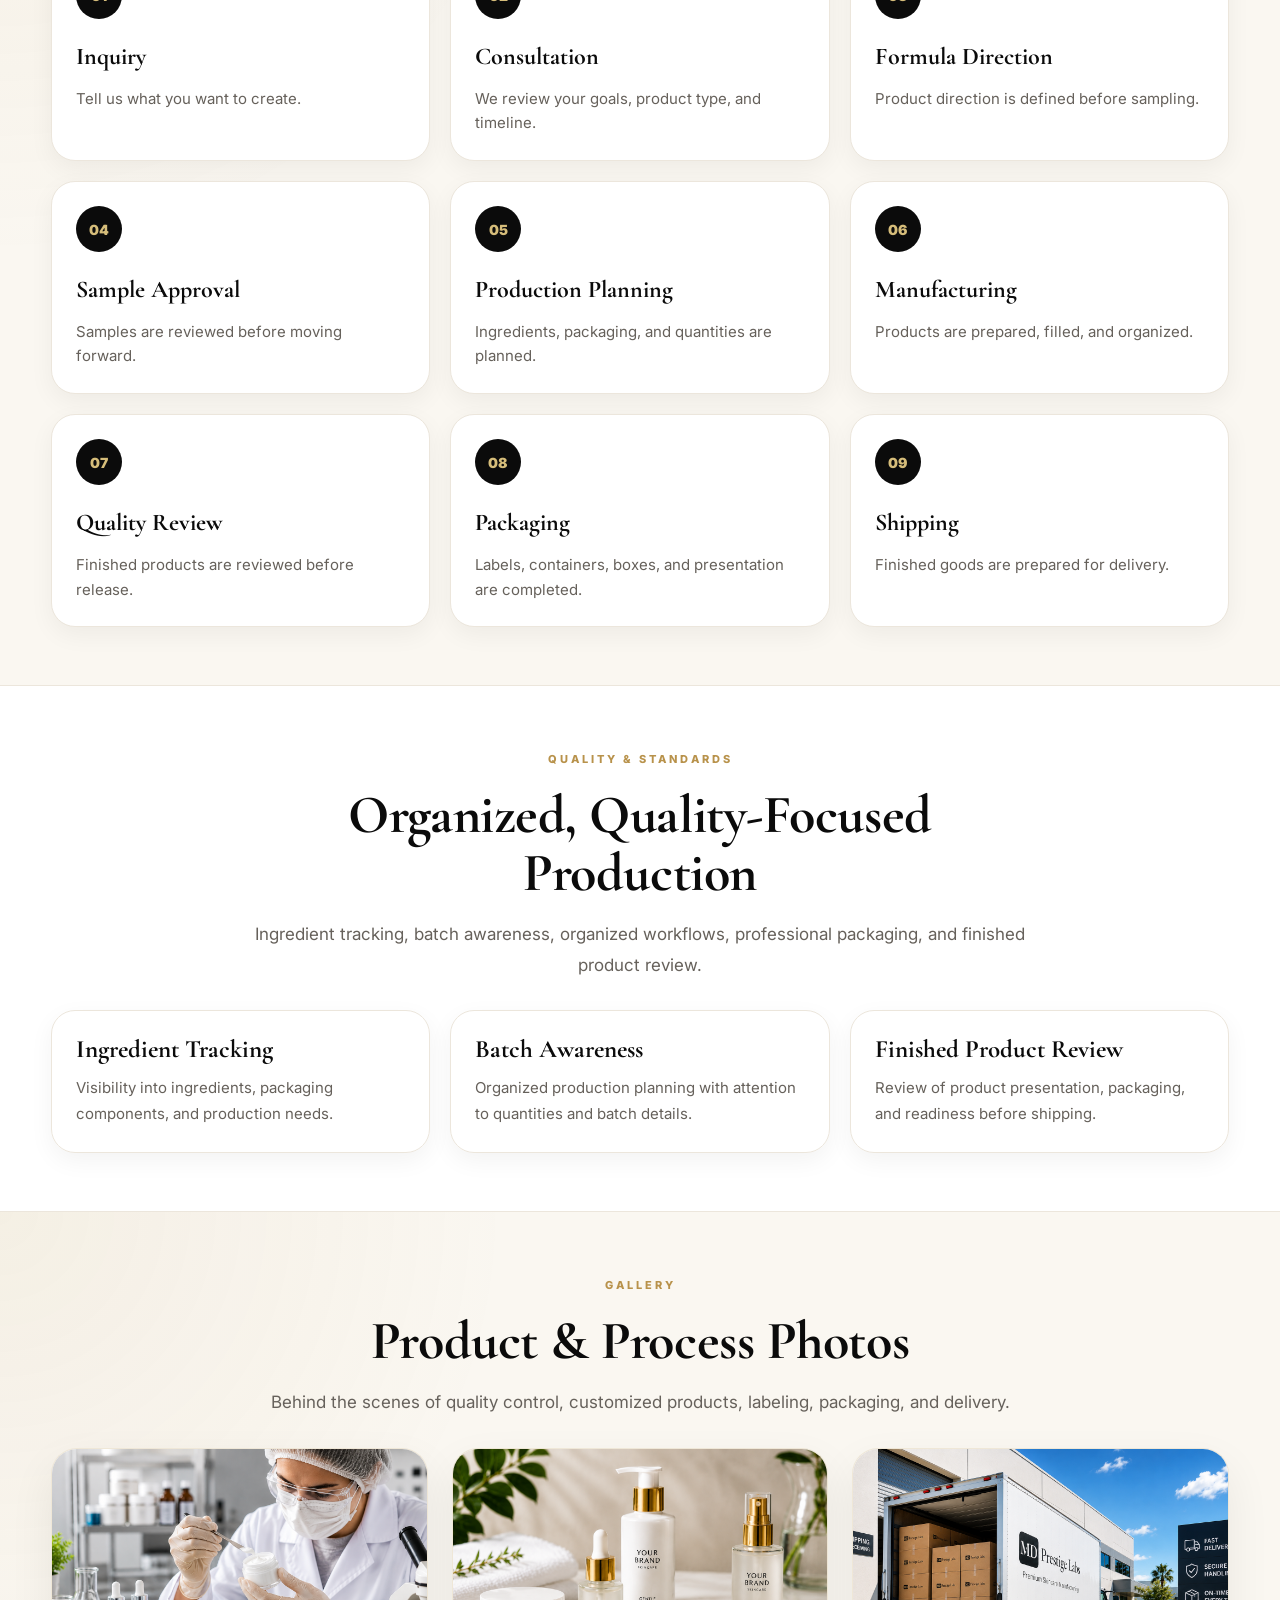
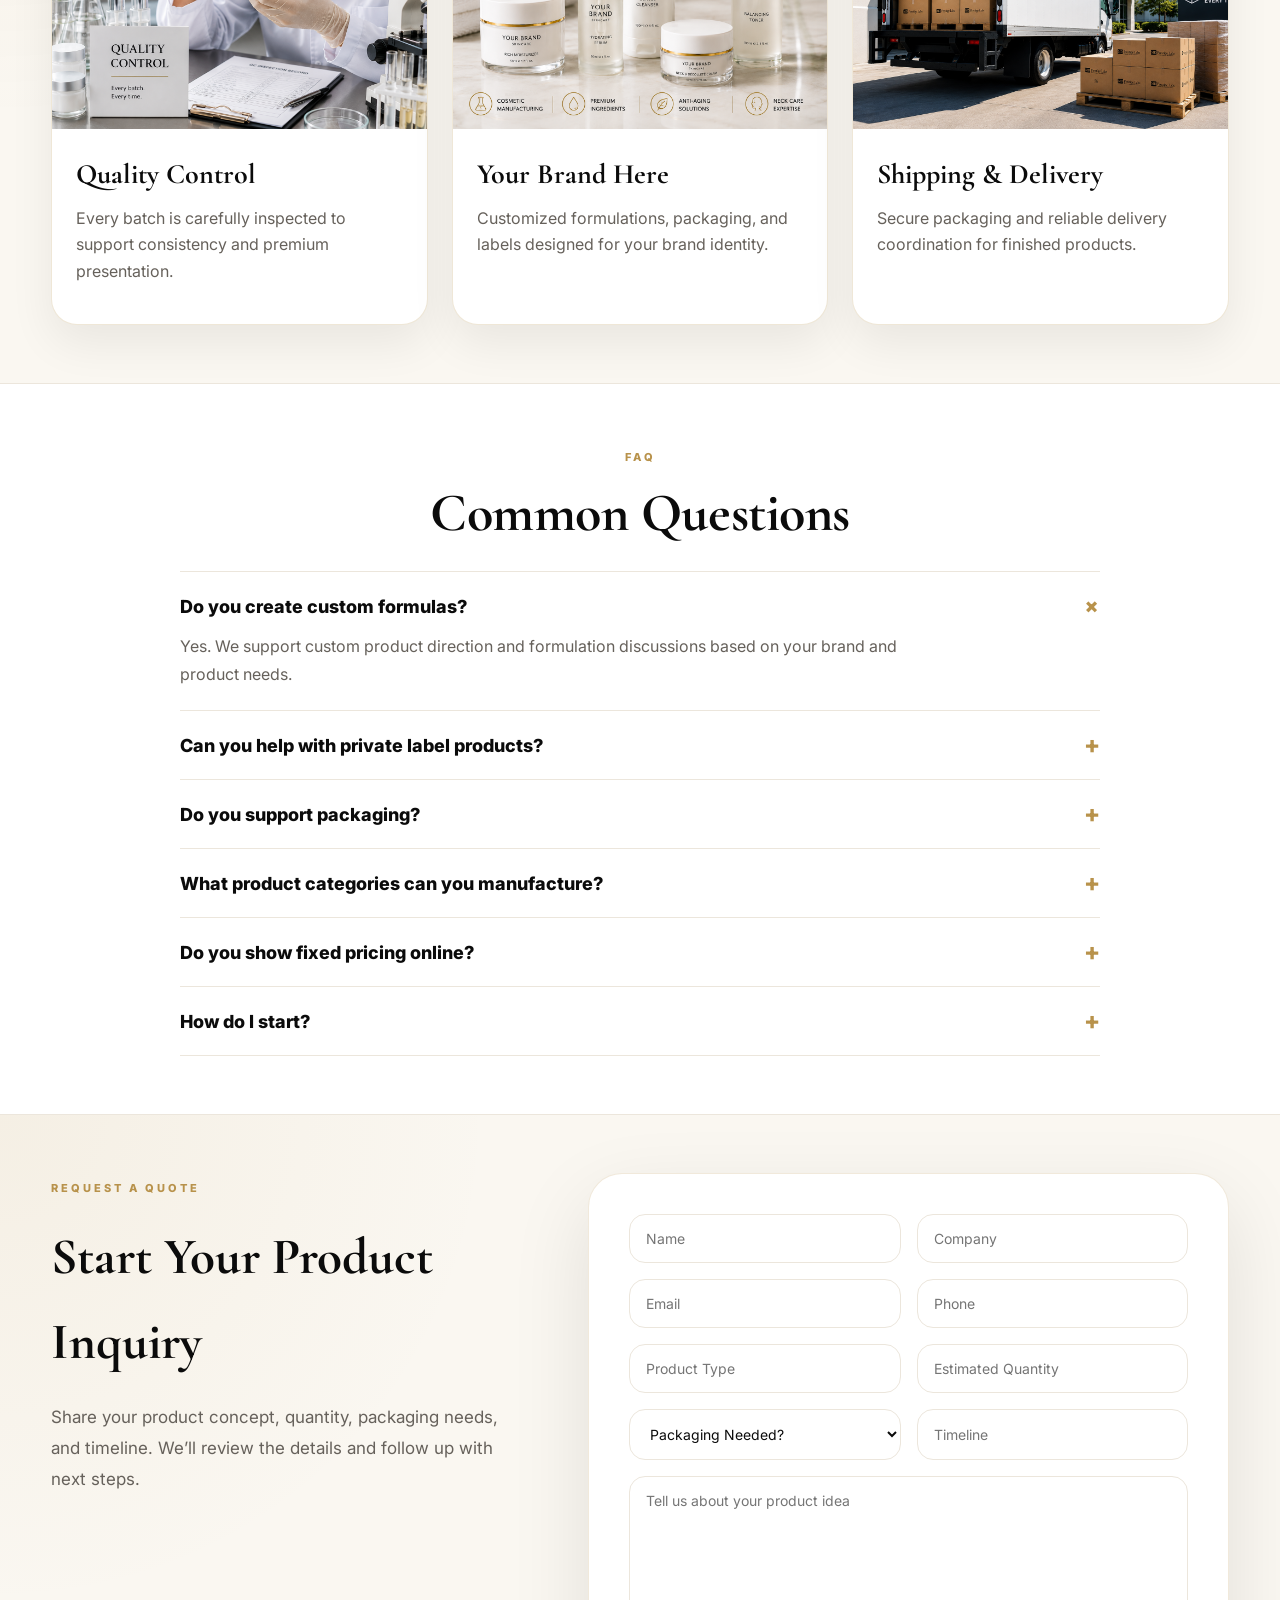
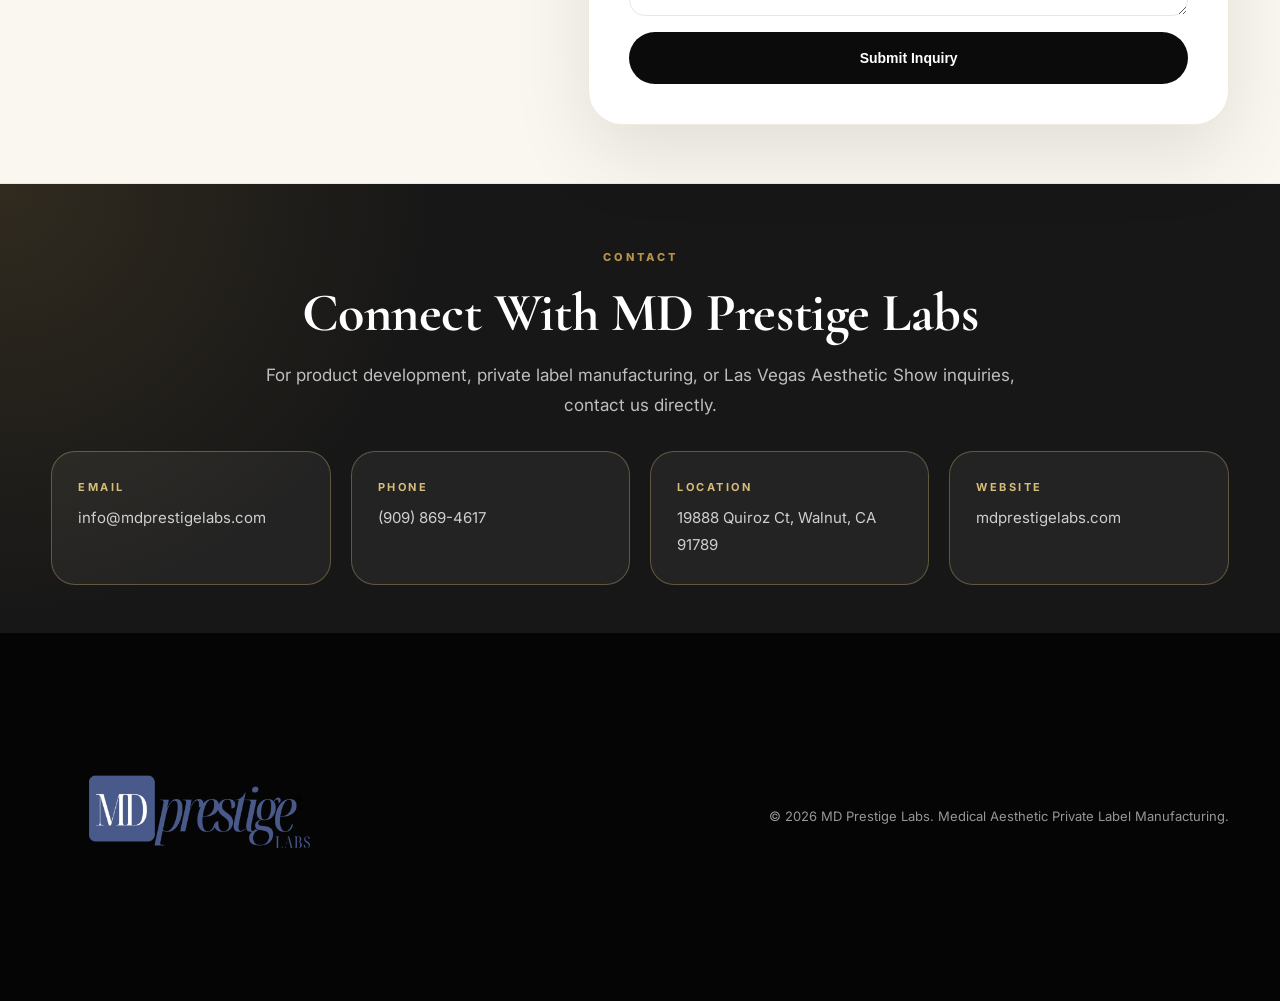
==== commit 06ffcce1: "Fix quote form submission" ====
--- a/index.html
+++ b/index.html
@@ -329,6 +329,8 @@
         
           </div>
         </form>
+      </div>
+    </section>
 
     <section id="contact" class="section contact-section">
       <div class="container">
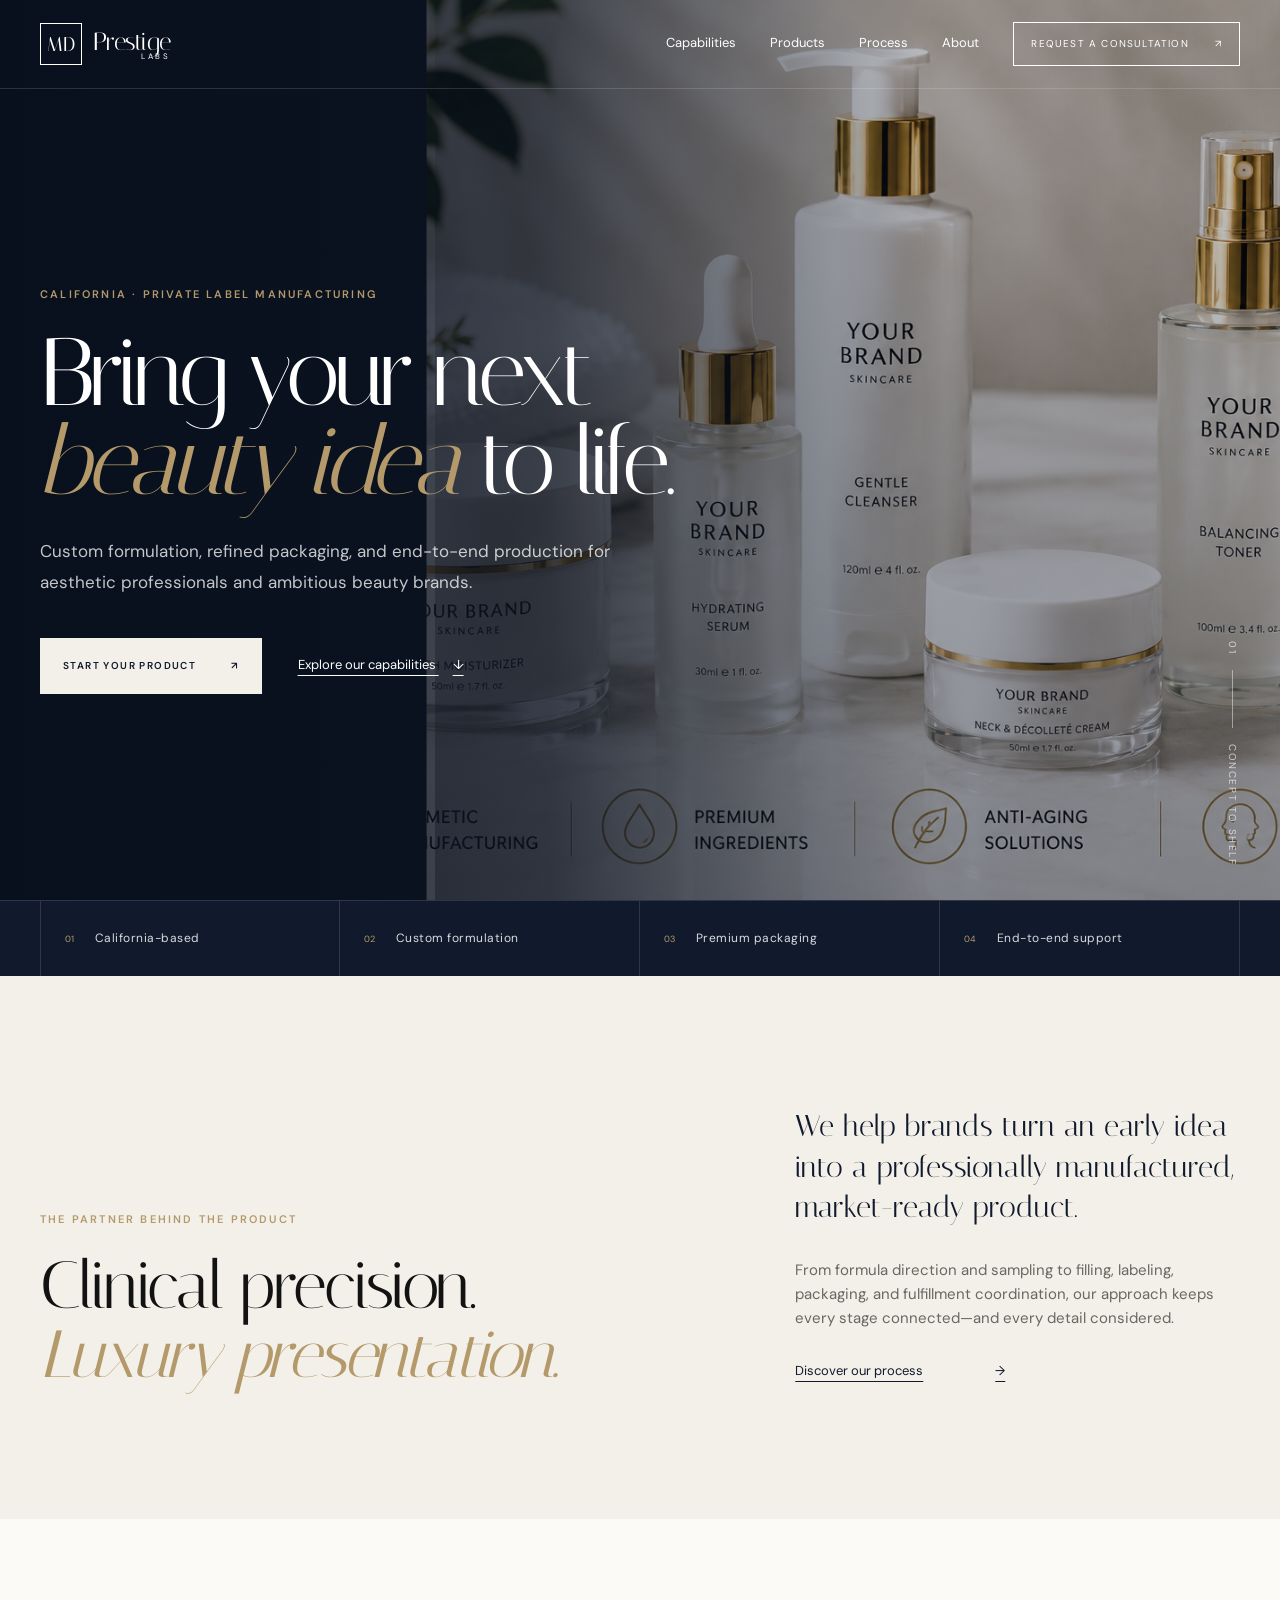
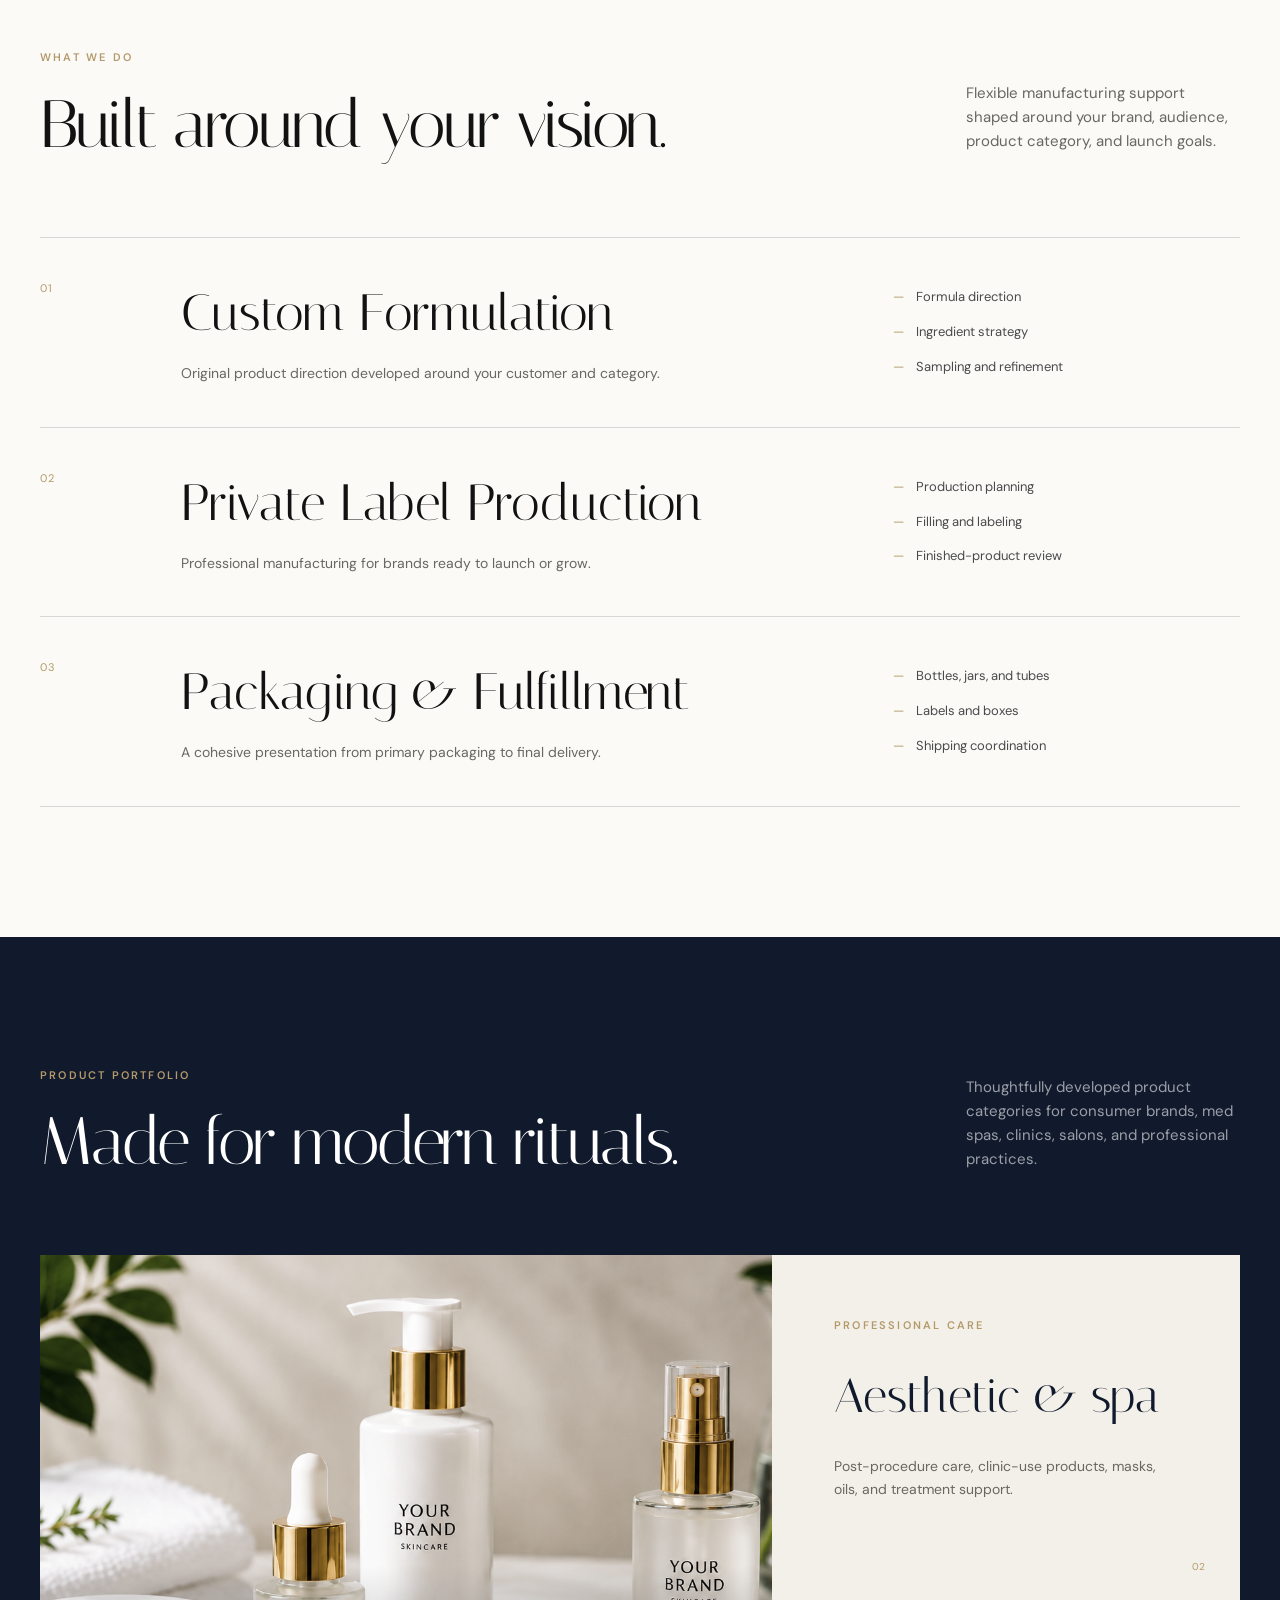
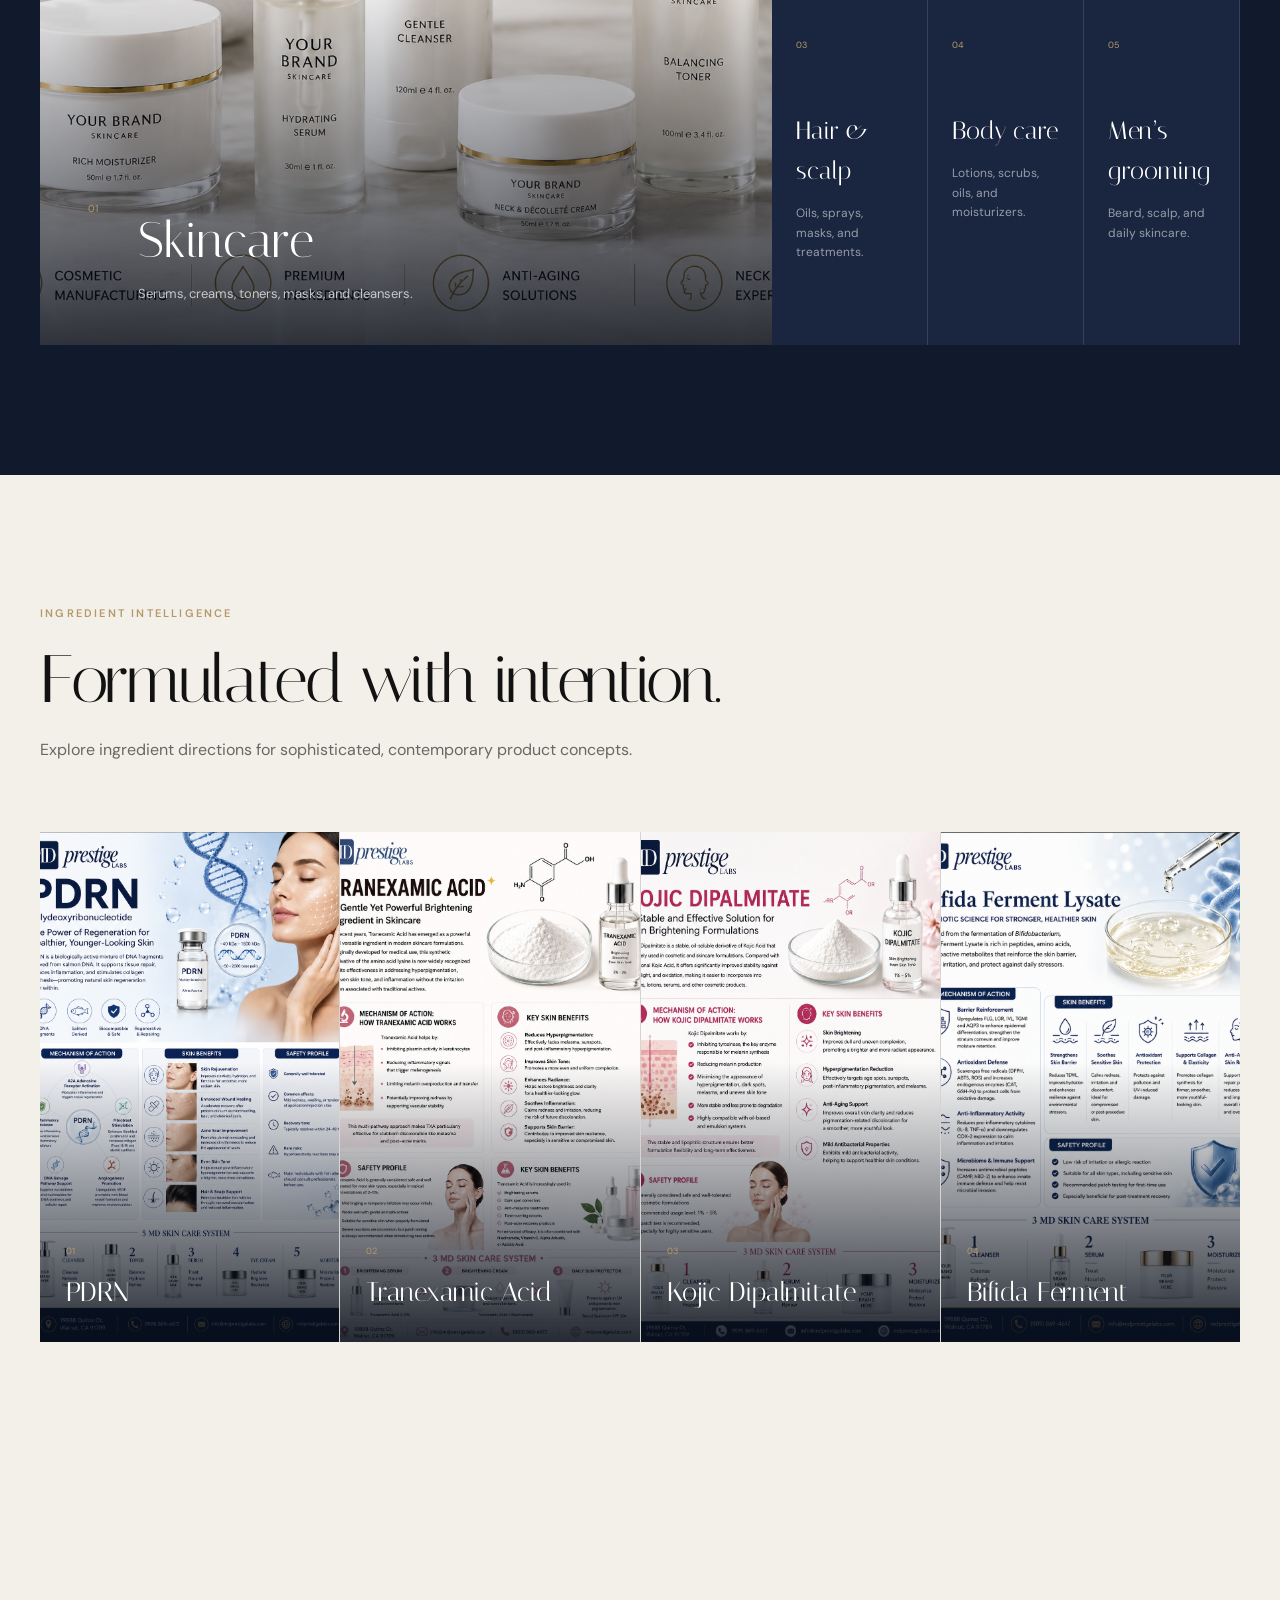
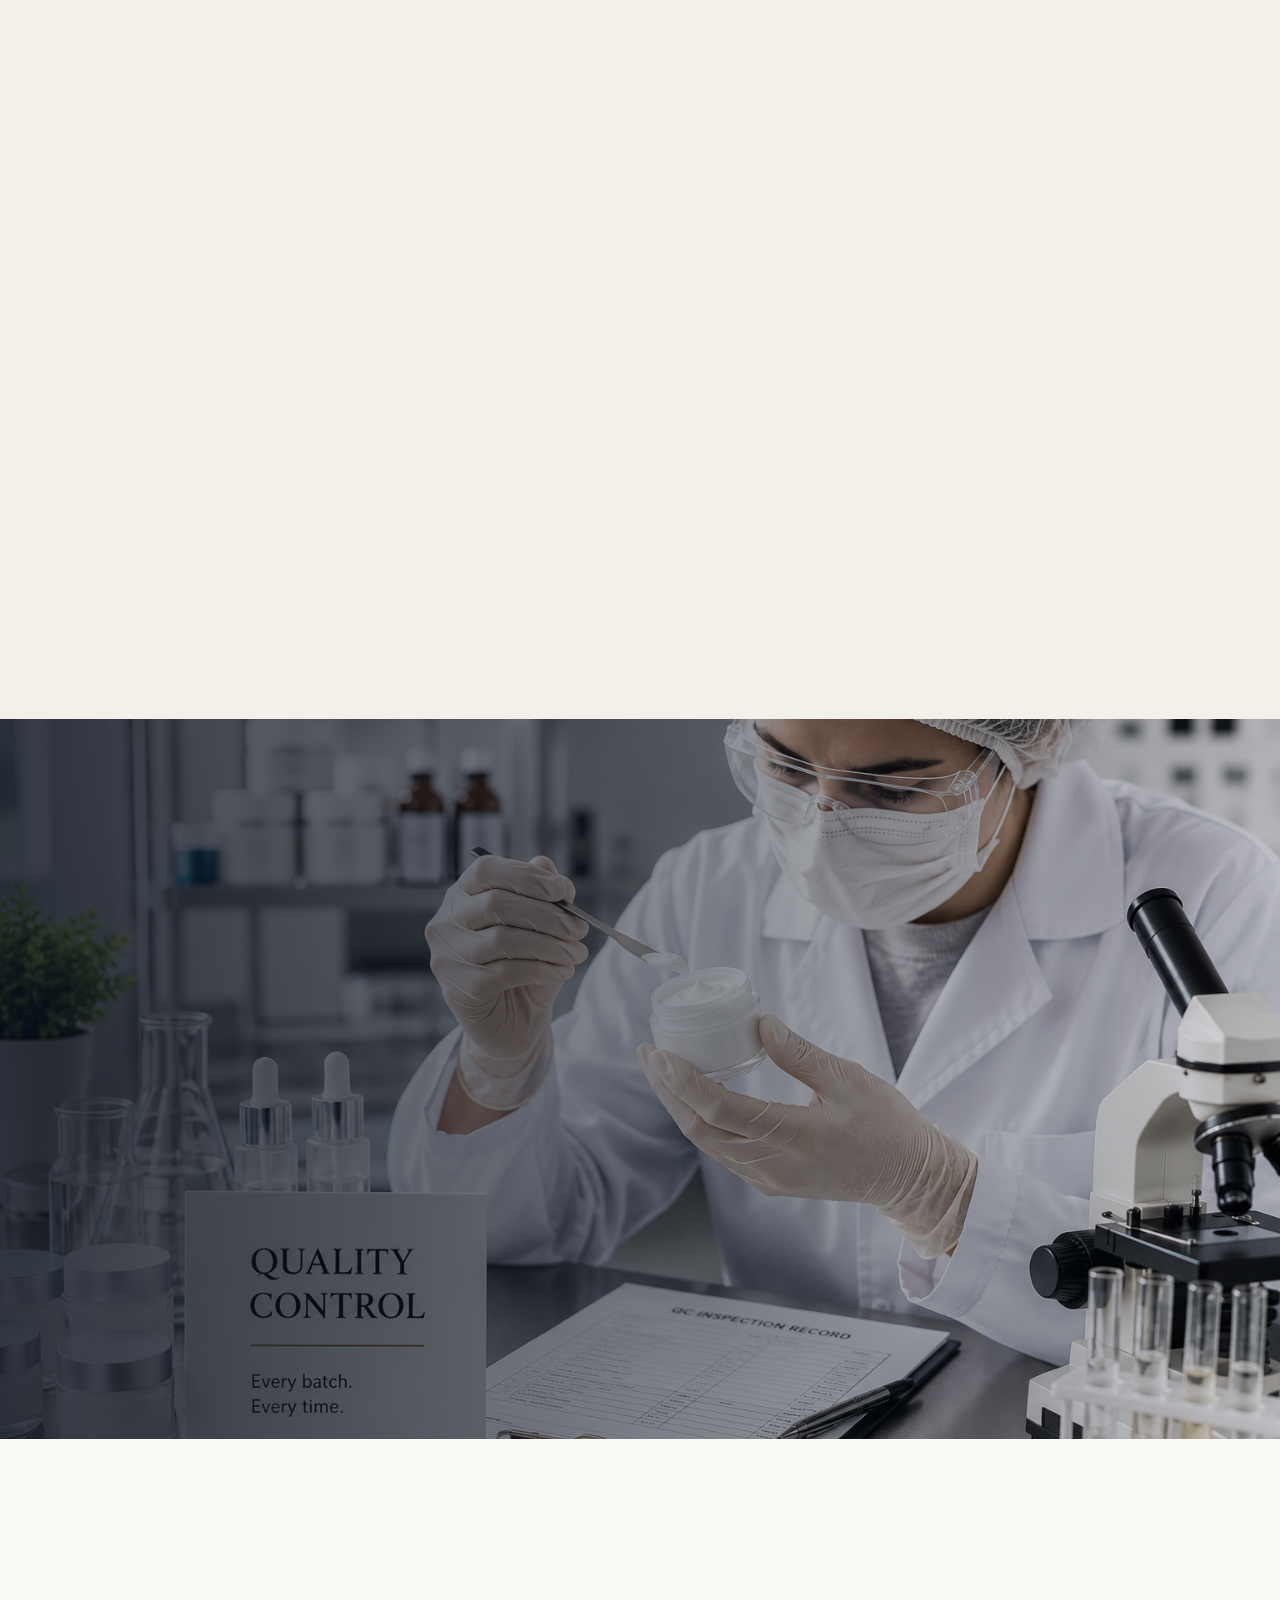
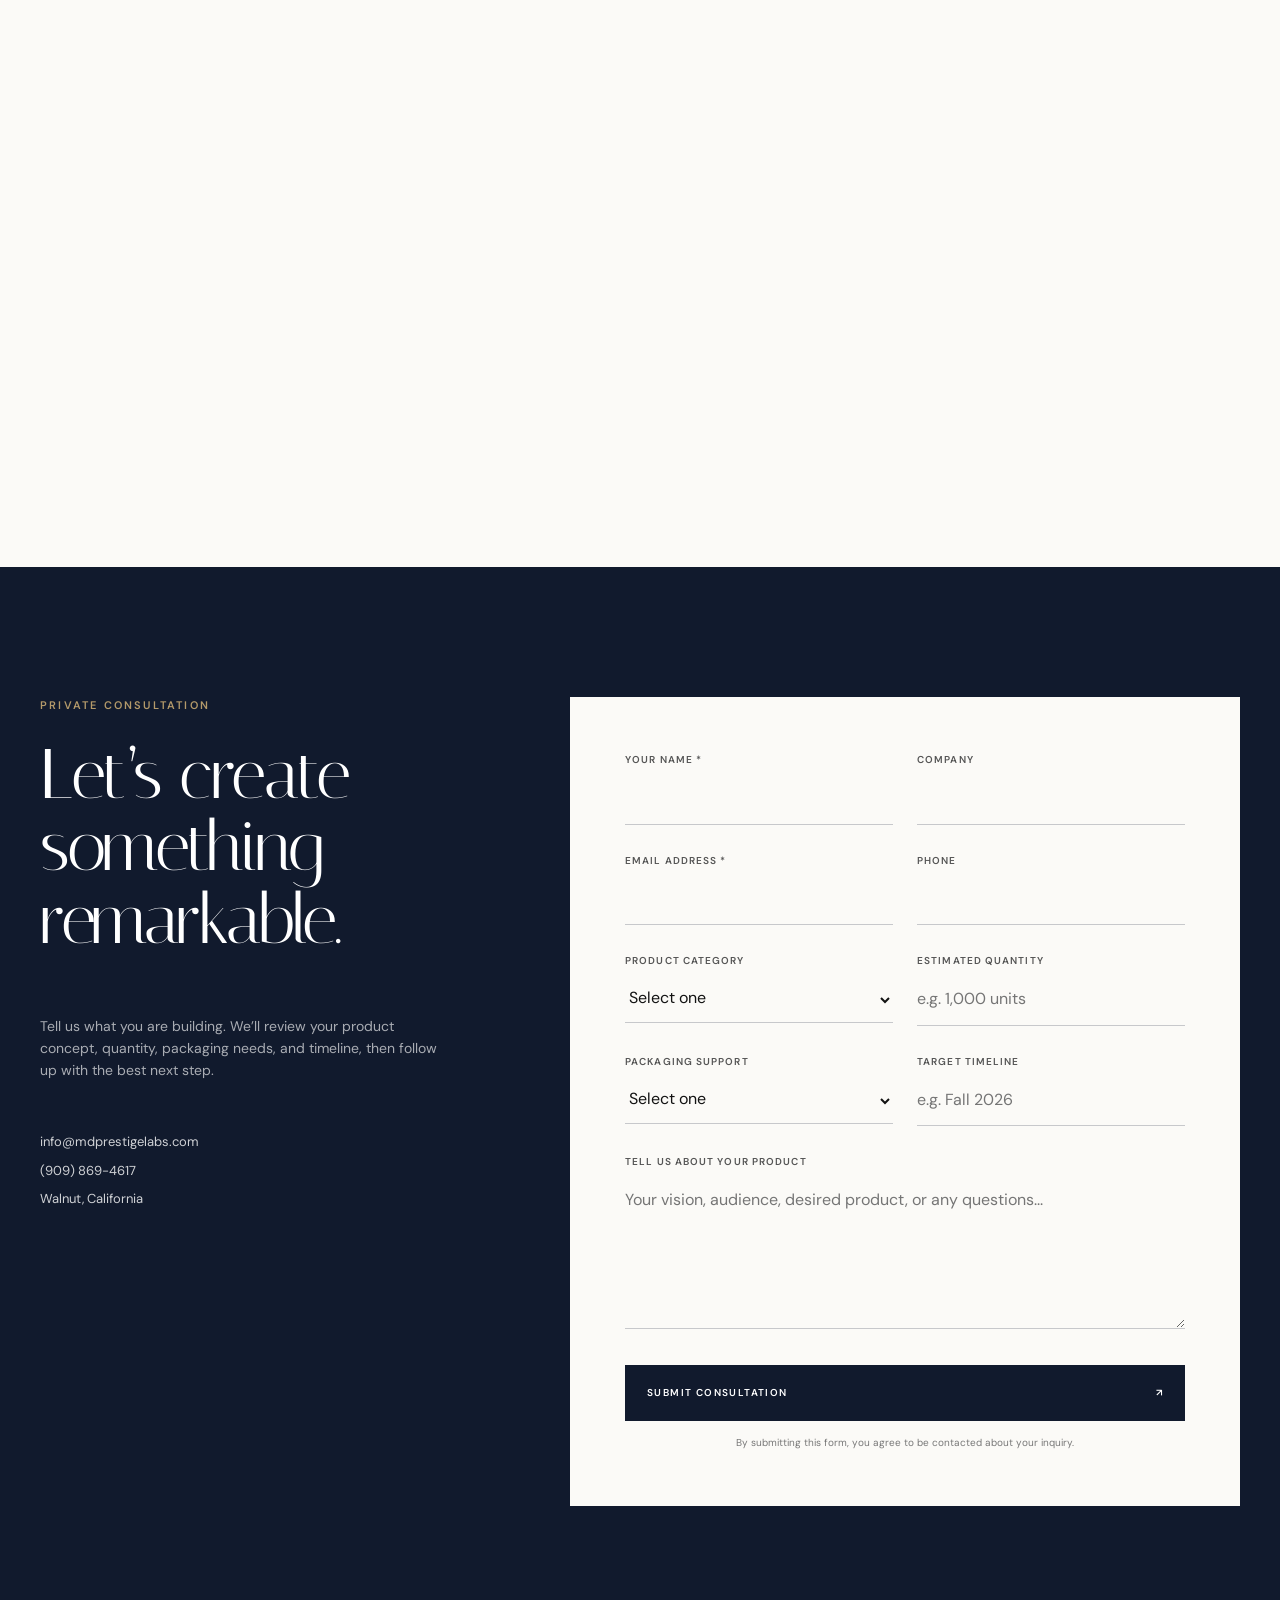
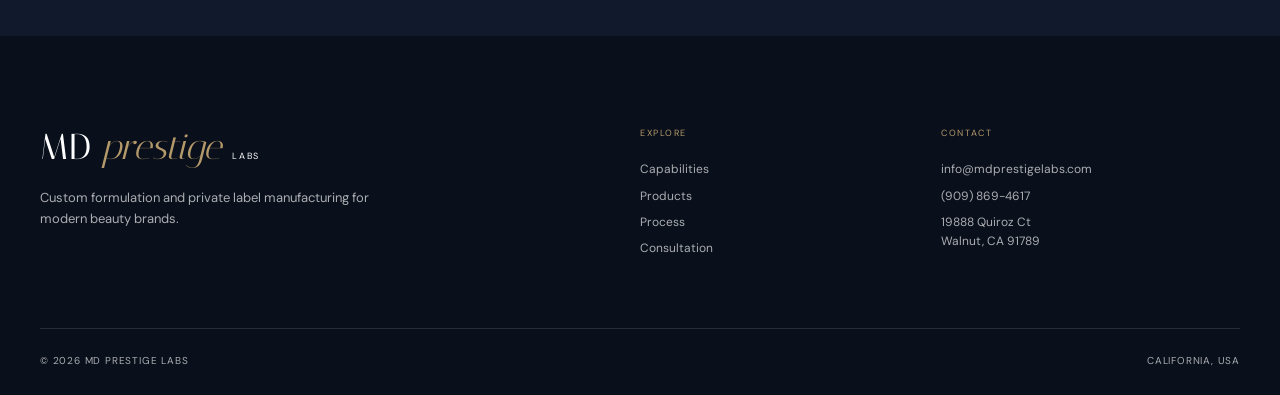
==== commit ca0b0224: "Redesign luxury landing experience" ====
--- a/index.html
+++ b/index.html
@@ -1,382 +1,247 @@
 <!DOCTYPE html>
 <html lang="en">
 <head>
-  <meta charset="UTF-8" />
-  <meta name="viewport" content="width=device-width, initial-scale=1.0" />
-
-  <title>MD Prestige Labs | Medical Aesthetic Private Label Manufacturing</title>
-<meta name="description" content="MD Prestige Labs provides custom formulation, white label cosmetic, private label manufacturing, product development, packaging support, and fulfillment for skincare, haircare, and aesthetic brands.">
-<meta name="robots" content="index, follow">
-<link rel="canonical" href="https://mdprestigelabs.com/">
-
-  <link rel="icon" type="image/png" href="images/favicon.png" />
-
-  <link rel="preconnect" href="https://fonts.googleapis.com" />
-  <link rel="preconnect" href="https://fonts.gstatic.com" crossorigin />
-  <link href="https://fonts.googleapis.com/css2?family=Cormorant+Garamond:wght@500;600;700&family=Inter:wght@400;500;600;700;800&display=swap" rel="stylesheet" />
-
-  <link rel="stylesheet" href="./style.css?v=1800" />
+  <meta charset="UTF-8">
+  <meta name="viewport" content="width=device-width, initial-scale=1.0">
+  <title>MD Prestige Labs | Luxury Private Label Skincare Manufacturing</title>
+  <meta name="description" content="California-based custom formulation and private label manufacturing for skincare, aesthetic, spa, body, and haircare brands.">
+  <meta name="robots" content="index, follow">
+  <link rel="canonical" href="https://mdprestigelabs.com/">
+  <link rel="icon" type="image/png" href="images/favicon.png">
+  <link rel="preconnect" href="https://fonts.googleapis.com">
+  <link rel="preconnect" href="https://fonts.gstatic.com" crossorigin>
+  <link href="https://fonts.googleapis.com/css2?family=DM+Sans:wght@400;500;600&family=Italiana&display=swap" rel="stylesheet">
+  <link rel="stylesheet" href="./style.css?v=20260813">
 </head>
-
 <body>
+  <a class="skip-link" href="#main">Skip to content</a>
+
   <header class="site-header">
     <div class="container header-inner">
-      <a href="#home" class="brand brand-text">
-        <span class="brand-md">MD</span>
-        <span class="brand-name">Prestige Labs</span>
+      <a href="#home" class="brand" aria-label="MD Prestige Labs home">
+        <span class="brand-mark">MD</span>
+        <span class="brand-wordmark">Prestige <small>LABS</small></span>
       </a>
 
-      <button class="menu-toggle" aria-label="Toggle navigation" aria-expanded="false">
-        ☰
+      <button class="menu-toggle" type="button" aria-label="Open navigation" aria-controls="nav" aria-expanded="false">
+        <span></span><span></span>
       </button>
 
-      <nav id="nav" class="site-nav">
-        <a href="#home">Home</a>
-        <a href="#about">About</a>
-        <a href="#services">Services</a>
+      <nav id="nav" class="site-nav" aria-label="Main navigation">
+        <a href="#capabilities">Capabilities</a>
         <a href="#products">Products</a>
         <a href="#process">Process</a>
-        <a href="#quality">Quality</a>
-        <a href="#gallery">Gallery</a>
-        <a href="#faq">FAQ</a>
-        <a href="#contact">Contact</a>
-        <a href="#quote" class="nav-cta">Request a Quote</a>
+        <a href="#about">About</a>
+        <a href="#quote" class="nav-cta">Request a consultation <span>↗</span></a>
       </nav>
     </div>
   </header>
 
-  <main>
+  <main id="main">
     <section id="home" class="hero">
-      <div class="container hero-grid">
-        <div class="hero-content">
-          <span class="eyebrow">Medical Aesthetic Private Label Manufacturing</span>
-
-          <img src="images/logo-hero.png" class="hero-logo" alt="MD Prestige Labs" />
-
-          <h1>From Concept to Shelf — Medical Aesthetic Private Label Manufacturing</h1>
-
-          <p class="hero-lead">
-            Custom skincare, haircare, and aesthetic products for beauty brands, med spas,
-            clinics, salons, and entrepreneurs.
-          </p>
-
+      <div class="hero-visual" aria-hidden="true">
+        <img src="images/custom-products.png" alt="">
+      </div>
+      <div class="container hero-inner">
+        <div class="hero-copy reveal">
+          <p class="kicker">California · Private label manufacturing</p>
+          <h1>Bring your next<br><em>beauty idea</em> to life.</h1>
+          <p class="hero-lead">Custom formulation, refined packaging, and end-to-end production for aesthetic professionals and ambitious beauty brands.</p>
           <div class="actions">
-            <a href="#quote" class="btn btn-primary">Request a Quote</a>
-            <a href="#services" class="btn btn-secondary">Explore Capabilities</a>
-          </div>
-        </div>
-
-        <div class="hero-card">
-          <h3>Built for Serious Beauty Brands</h3>
-          <ul>
-            <li>Custom formulation and product direction</li>
-            <li>Private label and contract manufacturing support</li>
-            <li>Filling, packaging, labeling, and shipping coordination</li>
-            <li>Skincare, haircare, spa, body, and aesthetic care products</li>
-          </ul>
-        </div>
-      </div>
-    </section>
-
-    <section id="about" class="section soft">
-      <div class="container">
-        <div class="section-title centered">
-          <span class="section-label">About MD Prestige Labs</span>
-          <h2>A Practical Manufacturing Partner for Beauty & Aesthetic Brands</h2>
-          <p>
-            MD Prestige Labs is a California-based private label and contract manufacturing partner
-  specializing in premium skincare, medical aesthetic, spa, and beauty products. We help
-  brands transform product ideas into professionally manufactured, market-ready products
-  through formulation, production, filling, packaging, labeling, and fulfillment support.
-          </p>
-        </div>
-      </div>
-    </section>
-    <section id="why-us" class="section">
-      <div class="container">
-        <div class="section-title centered">
-          <span class="section-label">Why Choose Us</span>
-          <h2>Built for Growing Beauty & Aesthetic Brands</h2>
-          <p>
-            Flexible manufacturing support for brands that need professional product development,
-            premium presentation, and reliable execution.
-          </p>
-        </div>
-    
-        <div class="grid">
-          <article class="card"><h3>Flexible Manufacturing</h3><p>Support for both new and growing brands with practical production needs.</p></article>
-          <article class="card"><h3>Custom Product Direction</h3><p>Guidance for formulas, product categories, packaging, and launch planning.</p></article>
-          <article class="card"><h3>Packaging & Label Support</h3><p>Support with bottles, jars, tubes, labels, boxes, and finished product presentation.</p></article>
-        </div>
-      </div>
-    </section>
-
-    <section id="services" class="section">
-      <div class="container">
-        <div class="section-title centered">
-          <span class="section-label">Services</span>
-          <h2>End-to-End Manufacturing Support</h2>
-          <p>Flexible support for brands that need professional product development and production execution.</p>
-        </div>
-
-        <div class="grid">
-          <article class="card"><h3>Custom Formulation</h3><p>Product direction and formulation support based on your brand, audience, and intended product category.</p></article>
-          <article class="card"><h3>Private Label Manufacturing</h3><p>Support for brands looking to launch or expand their own product line with professional presentation.</p></article>
-          <article class="card"><h3>Contract Manufacturing</h3><p>Production support for customers who need a reliable manufacturing partner for beauty and aesthetic products.</p></article>
-          <article class="card"><h3>Product Development</h3><p>Guidance from concept, product type, ingredient direction, samples, approvals, and launch planning.</p></article>
-          <article class="card"><h3>Packaging Support</h3><p>Bottles, jars, caps, labels, boxes, and finished product presentation support.</p></article>
-          <article class="card"><h3>Fulfillment Support</h3><p>Support with packing, order preparation, shipping coordination, and finished goods readiness.</p></article>
-        </div>
-      </div>
-    </section>
-
-    <section id="products" class="section soft">
-      <div class="container">
-        <div class="section-title centered">
-          <span class="section-label">Products We Manufacture</span>
-          <h2>Custom Product Categories</h2>
-          <p>Manufacturing support across skincare, haircare, body care, spa, and professional-use aesthetic products.</p>
-        </div>
-
-        <div class="grid">
-          <article class="card"><h3>Hair Care</h3><p>Hair oils, sprays, masks, scalp care, and customized hair treatment products.</p></article>
-          <article class="card"><h3>Skin Care</h3><p>Toners, creams, serums, masks, cleansers, and daily skincare products.</p></article>
-          <article class="card"><h3>Aesthetic Care</h3><p>Post-procedure care, clinic-use products, and professional-use products.</p></article>
-          <article class="card"><h3>Body Care</h3><p>Lotions, scrubs, oils, body treatments, and moisturizing products.</p></article>
-          <article class="card"><h3>Men’s Grooming</h3><p>Beard oil, scalp care, skincare, and men’s grooming products.</p></article>
-          <article class="card"><h3>Spa Products</h3><p>Masks, oils, treatment products, and spa service support items.</p></article>
-        </div>
-      </div>
-    </section>
-
-    <section id="industries" class="section industries-section">
-      <div class="container">
-        <div class="section-title centered">
-          <span class="section-label">Industries We Serve</span>
-          <h2>Built for B2B Beauty Growth</h2>
-          <p>Supporting professional customers who need product development, private label, and manufacturing support.</p>
-        </div>
-    
-        <div class="industry-grid">
-          <article class="industry-card"><span>01</span><h3>Med Spas</h3><p>Private label skincare and professional-use products for aesthetic practices.</p></article>
-          <article class="industry-card"><span>02</span><h3>Beauty Brands</h3><p>Custom product development and manufacturing support for growing brands.</p></article>
-          <article class="industry-card"><span>03</span><h3>Dermatology Clinics</h3><p>Clinic-focused skincare and post-treatment product support.</p></article>
-          <article class="industry-card"><span>04</span><h3>Plastic Surgery Clinics</h3><p>Professional skincare and recovery-support product categories.</p></article>
-          <article class="industry-card"><span>05</span><h3>Salons</h3><p>Haircare, scalp care, spa, and retail-ready product lines.</p></article>
-          <article class="industry-card"><span>06</span><h3>Entrepreneurs</h3><p>Support for founders launching their first beauty or aesthetic product line.</p></article>
-          <article class="industry-card"><span>07</span><h3>Online Beauty Brands</h3><p>Manufacturing support for ecommerce beauty and skincare businesses.</p></article>
-          <article class="industry-card"><span>08</span><h3>Distributors</h3><p>Reliable product manufacturing support for wholesale and distribution needs.</p></article>
-        </div>
-      </div>
-    </section>
-
-    <section id="process" class="section soft">
-      <div class="container">
-        <div class="section-title centered">
-          <span class="section-label">Manufacturing Process</span>
-          <h2>From Inquiry to Shipping</h2>
-          <p>A clear pathway from product idea to finished, brand-ready product.</p>
-        </div>
-
-        <div class="steps">
-          <article class="step"><span>01</span><h3>Inquiry</h3><p>Tell us what you want to create.</p></article>
-          <article class="step"><span>02</span><h3>Consultation</h3><p>We review your goals, product type, and timeline.</p></article>
-          <article class="step"><span>03</span><h3>Formula Direction</h3><p>Product direction is defined before sampling.</p></article>
-          <article class="step"><span>04</span><h3>Sample Approval</h3><p>Samples are reviewed before moving forward.</p></article>
-          <article class="step"><span>05</span><h3>Production Planning</h3><p>Ingredients, packaging, and quantities are planned.</p></article>
-          <article class="step"><span>06</span><h3>Manufacturing</h3><p>Products are prepared, filled, and organized.</p></article>
-          <article class="step"><span>07</span><h3>Quality Review</h3><p>Finished products are reviewed before release.</p></article>
-          <article class="step"><span>08</span><h3>Packaging</h3><p>Labels, containers, boxes, and presentation are completed.</p></article>
-          <article class="step"><span>09</span><h3>Shipping</h3><p>Finished goods are prepared for delivery.</p></article>
-        </div>
-      </div>
-    </section>
-
-    <section id="quality" class="section">
-      <div class="container">
-        <div class="section-title centered">
-          <span class="section-label">Quality & Standards</span>
-          <h2>Organized, Quality-Focused Production</h2>
-          <p>Ingredient tracking, batch awareness, organized workflows, professional packaging, and finished product review.</p>
-        </div>
-
-        <div class="grid">
-          <article class="card"><h3>Ingredient Tracking</h3><p>Visibility into ingredients, packaging components, and production needs.</p></article>
-          <article class="card"><h3>Batch Awareness</h3><p>Organized production planning with attention to quantities and batch details.</p></article>
-          <article class="card"><h3>Finished Product Review</h3><p>Review of product presentation, packaging, and readiness before shipping.</p></article>
-        </div>
-      </div>
-    </section>
-
-    <section id="gallery" class="section soft">
-      <div class="container">
-        <div class="section-title centered">
-          <span class="section-label">Gallery</span>
-          <h2>Product & Process Photos</h2>
-          <p>Behind the scenes of quality control, customized products, labeling, packaging, and delivery.</p>
-        </div>
-    
-        <div class="gallery-grid">
-          <div class="gallery-item">
-            <img src="images/quality-control.png" alt="Quality Control">
-            <h3>Quality Control</h3>
-            <p>Every batch is carefully inspected to support consistency and premium presentation.</p>
-          </div>
-    
-          <div class="gallery-item">
-            <img src="images/custom-products.png" alt="Customized Products and Labels">
-            <h3>Your Brand Here</h3>
-            <p>Customized formulations, packaging, and labels designed for your brand identity.</p>
-          </div>
-    
-          <div class="gallery-item">
-            <img src="images/shipping-delivery.png" alt="Shipping and Delivery">
-            <h3>Shipping & Delivery</h3>
-            <p>Secure packaging and reliable delivery coordination for finished products.</p>
-          </div>
-        </div>
-      </div>
-    </section>
-
-    <section id="faq" class="section">
-      <div class="container">
-        <div class="section-title centered">
-          <span class="section-label">FAQ</span>
-          <h2>Common Questions</h2>
-        </div>
-
-        <div class="faq-list">
-          <div class="faq-item active">
-            <button class="faq-question">Do you create custom formulas? <span>+</span></button>
-            <div class="faq-answer">Yes. We support custom product direction and formulation discussions based on your brand and product needs.</div>
-          </div>
-
-          <div class="faq-item">
-            <button class="faq-question">Can you help with private label products? <span>+</span></button>
-            <div class="faq-answer">Yes. We support private label manufacturing for brands looking to launch or expand product lines.</div>
-          </div>
-
-          <div class="faq-item">
-            <button class="faq-question">Do you support packaging? <span>+</span></button>
-            <div class="faq-answer">Yes. We can support bottles, jars, labels, boxes, caps, and finished product presentation.</div>
-          </div>
-
-          <div class="faq-item">
-            <button class="faq-question">What product categories can you manufacture? <span>+</span></button>
-            <div class="faq-answer">Skincare, haircare, body care, men’s grooming, spa products, and professional-use aesthetic products.</div>
-          </div>
-
-          <div class="faq-item">
-            <button class="faq-question">Do you show fixed pricing online? <span>+</span></button>
-            <div class="faq-answer">No. Pricing depends on product type, formula, quantity, packaging, and timeline.</div>
-          </div>
-
-          <div class="faq-item">
-            <button class="faq-question">How do I start? <span>+</span></button>
-            <div class="faq-answer">Submit the quote form with your product idea, estimated quantity, packaging needs, and timeline.</div>
-          </div>
-        </div>
-      </div>
-    </section>
-
-    <section id="quote" class="section soft">
-      <div class="container quote-wrap">
-        <div>
-          <span class="section-label">Request a Quote</span>
-          <h2>Start Your Product Inquiry</h2>
-          <p>
-            Share your product concept, quantity, packaging needs, and timeline.
-            We’ll review the details and follow up with next steps.
-          </p>
-        </div>
-
-        <form id="quoteForm" action="https://formsubmit.co/info@mdprestigelabs.com" method="POST">
-
-          <!-- FormSubmit Configuration -->
-          <input type="hidden" name="_subject" value="New Quote Request - MD Prestige Labs">
+            <a href="#quote" class="btn btn-light">Start your product <span>↗</span></a>
+            <a href="#capabilities" class="text-link">Explore our capabilities <span>↓</span></a>
+          </div>
+        </div>
+      </div>
+      <div class="hero-index" aria-hidden="true">01 <span></span> Concept to shelf</div>
+    </section>
+
+    <section class="proof-bar" aria-label="Key capabilities">
+      <div class="container proof-grid">
+        <div><span>01</span>California-based</div>
+        <div><span>02</span>Custom formulation</div>
+        <div><span>03</span>Premium packaging</div>
+        <div><span>04</span>End-to-end support</div>
+      </div>
+    </section>
+
+    <section id="about" class="section intro-section">
+      <div class="container intro-grid">
+        <div class="section-heading reveal">
+          <p class="kicker">The partner behind the product</p>
+          <h2>Clinical precision.<br><em>Luxury presentation.</em></h2>
+        </div>
+        <div class="intro-copy reveal">
+          <p class="statement">We help brands turn an early idea into a professionally manufactured, market-ready product.</p>
+          <p>From formula direction and sampling to filling, labeling, packaging, and fulfillment coordination, our approach keeps every stage connected—and every detail considered.</p>
+          <a href="#process" class="arrow-link">Discover our process <span>→</span></a>
+        </div>
+      </div>
+    </section>
+
+    <section id="capabilities" class="section capabilities-section">
+      <div class="container">
+        <div class="section-top reveal">
+          <div><p class="kicker">What we do</p><h2>Built around your vision.</h2></div>
+          <p>Flexible manufacturing support shaped around your brand, audience, product category, and launch goals.</p>
+        </div>
+
+        <div class="capability-list">
+          <article class="capability reveal">
+            <div class="cap-number">01</div>
+            <div class="cap-title"><h3>Custom Formulation</h3><p>Original product direction developed around your customer and category.</p></div>
+            <ul><li>Formula direction</li><li>Ingredient strategy</li><li>Sampling and refinement</li></ul>
+          </article>
+          <article class="capability reveal">
+            <div class="cap-number">02</div>
+            <div class="cap-title"><h3>Private Label Production</h3><p>Professional manufacturing for brands ready to launch or grow.</p></div>
+            <ul><li>Production planning</li><li>Filling and labeling</li><li>Finished-product review</li></ul>
+          </article>
+          <article class="capability reveal">
+            <div class="cap-number">03</div>
+            <div class="cap-title"><h3>Packaging & Fulfillment</h3><p>A cohesive presentation from primary packaging to final delivery.</p></div>
+            <ul><li>Bottles, jars, and tubes</li><li>Labels and boxes</li><li>Shipping coordination</li></ul>
+          </article>
+        </div>
+      </div>
+    </section>
+
+    <section id="products" class="section products-section">
+      <div class="container">
+        <div class="section-top reveal">
+          <div><p class="kicker">Product portfolio</p><h2>Made for modern rituals.</h2></div>
+          <p>Thoughtfully developed product categories for consumer brands, med spas, clinics, salons, and professional practices.</p>
+        </div>
+
+        <div class="product-editorial">
+          <article class="product-feature reveal">
+            <img src="images/custom-products.png" alt="Premium private label skincare bottles and jars" loading="lazy">
+            <div class="image-label"><span>01</span><h3>Skincare</h3><p>Serums, creams, toners, masks, and cleansers.</p></div>
+          </article>
+          <div class="product-side">
+            <article class="product-panel reveal">
+              <p class="kicker">Professional care</p>
+              <h3>Aesthetic & spa</h3>
+              <p>Post-procedure care, clinic-use products, masks, oils, and treatment support.</p>
+              <span class="panel-number">02</span>
+            </article>
+            <div class="category-list reveal">
+              <div><span>03</span><h3>Hair & scalp</h3><p>Oils, sprays, masks, and treatments.</p></div>
+              <div><span>04</span><h3>Body care</h3><p>Lotions, scrubs, oils, and moisturizers.</p></div>
+              <div><span>05</span><h3>Men’s grooming</h3><p>Beard, scalp, and daily skincare.</p></div>
+            </div>
+          </div>
+        </div>
+      </div>
+    </section>
+
+    <section class="section ingredients-section">
+      <div class="container">
+        <div class="ingredient-heading reveal">
+          <p class="kicker">Ingredient intelligence</p>
+          <h2>Formulated with intention.</h2>
+          <p>Explore ingredient directions for sophisticated, contemporary product concepts.</p>
+        </div>
+        <div class="ingredient-track">
+          <article class="ingredient-card reveal"><img src="images/ingredients/pdrn.png" alt="PDRN ingredient concept" loading="lazy"><div><span>01</span><h3>PDRN</h3></div></article>
+          <article class="ingredient-card reveal"><img src="images/ingredients/tranexamic-acid.png" alt="Tranexamic acid ingredient concept" loading="lazy"><div><span>02</span><h3>Tranexamic Acid</h3></div></article>
+          <article class="ingredient-card reveal"><img src="images/ingredients/kojic-dipalmitate.png" alt="Kojic dipalmitate ingredient concept" loading="lazy"><div><span>03</span><h3>Kojic Dipalmitate</h3></div></article>
+          <article class="ingredient-card reveal"><img src="images/ingredients/bifida-ferment-lysate.png" alt="Bifida ferment lysate ingredient concept" loading="lazy"><div><span>04</span><h3>Bifida Ferment</h3></div></article>
+        </div>
+      </div>
+    </section>
+
+    <section id="process" class="section process-section">
+      <div class="container process-grid">
+        <div class="process-intro reveal">
+          <p class="kicker">Our process</p>
+          <h2>A clear path from concept to shelf.</h2>
+          <p>Every engagement is different. Our structured process keeps formulation, packaging, production, and delivery moving in one direction.</p>
+          <a href="#quote" class="btn btn-dark">Discuss your idea <span>↗</span></a>
+        </div>
+        <ol class="process-list">
+          <li class="reveal"><span>01</span><div><h3>Discover</h3><p>We learn about your brand, customer, product concept, quantity, and timeline.</p></div></li>
+          <li class="reveal"><span>02</span><div><h3>Formulate</h3><p>Product and ingredient direction are defined before samples are prepared.</p></div></li>
+          <li class="reveal"><span>03</span><div><h3>Refine</h3><p>You review samples, packaging, and presentation before approval.</p></div></li>
+          <li class="reveal"><span>04</span><div><h3>Produce</h3><p>Manufacturing, filling, labeling, and quality review come together.</p></div></li>
+          <li class="reveal"><span>05</span><div><h3>Deliver</h3><p>Finished products are carefully prepared for coordinated shipping.</p></div></li>
+        </ol>
+      </div>
+    </section>
+
+    <section class="image-break" aria-label="Quality-focused formulation">
+      <img src="images/quality-control.png" alt="Quality review in a skincare laboratory" loading="lazy">
+      <div class="image-break-copy reveal">
+        <p class="kicker">Quality in every detail</p>
+        <h2>Considered from formula to finish.</h2>
+        <p>Organized production planning, ingredient and packaging awareness, and a careful review of finished presentation before release.</p>
+      </div>
+    </section>
+
+    <section class="section partners-section">
+      <div class="container">
+        <div class="section-top reveal">
+          <div><p class="kicker">Who we partner with</p><h2>Expertise for every stage of growth.</h2></div>
+          <p>Whether you are developing your first product or expanding an established line, we meet you at the right stage.</p>
+        </div>
+        <div class="partner-grid reveal">
+          <span>Beauty brands</span><span>Med spas</span><span>Dermatology clinics</span><span>Plastic surgery practices</span><span>Salons</span><span>Entrepreneurs</span><span>Ecommerce brands</span><span>Distributors</span>
+        </div>
+      </div>
+    </section>
+
+    <section id="quote" class="section quote-section">
+      <div class="container quote-grid">
+        <div class="quote-copy reveal">
+          <p class="kicker">Private consultation</p>
+          <h2>Let’s create something remarkable.</h2>
+          <p>Tell us what you are building. We’ll review your product concept, quantity, packaging needs, and timeline, then follow up with the best next step.</p>
+          <div class="contact-details">
+            <a href="mailto:info@mdprestigelabs.com">info@mdprestigelabs.com</a>
+            <a href="tel:9098694617">(909) 869-4617</a>
+            <span>Walnut, California</span>
+          </div>
+        </div>
+
+        <form id="quoteForm" action="https://formsubmit.co/info@mdprestigelabs.com" method="POST" class="consultation-form reveal">
+          <input type="hidden" name="_subject" value="New Consultation Request - MD Prestige Labs">
           <input type="hidden" name="_captcha" value="false">
           <input type="hidden" name="_template" value="table">
-        
-          <!-- Change this to your website -->
           <input type="hidden" name="_next" value="https://mdprestigelabs.com/thank-you.html">
-        
-          <div class="form-grid">
-        
-            <input type="text" name="Name" placeholder="Name" required />
-            <input type="text" name="Company" placeholder="Company" />
-            <input type="email" name="Email" placeholder="Email" required />
-            <input type="tel" name="Phone" placeholder="Phone" />
-            <input type="text" name="Product Type" placeholder="Product Type" />
-            <input type="text" name="Estimated Quantity" placeholder="Estimated Quantity" />
-        
-            <select name="Packaging Needed">
-              <option value="">Packaging Needed?</option>
-              <option>Yes</option>
-              <option>No</option>
-              <option>Not sure</option>
-            </select>
-        
-            <input type="text" name="Timeline" placeholder="Timeline" />
-        
-            <textarea
-              class="full"
-              name="Message"
-              placeholder="Tell us about your product idea"></textarea>
-        
-            <button class="btn btn-primary full" type="submit">
-              Submit Inquiry
-            </button>
-        
-          </div>
+
+          <div class="form-row">
+            <label><span>Your name *</span><input type="text" name="Name" autocomplete="name" required></label>
+            <label><span>Company</span><input type="text" name="Company" autocomplete="organization"></label>
+          </div>
+          <div class="form-row">
+            <label><span>Email address *</span><input type="email" name="Email" autocomplete="email" required></label>
+            <label><span>Phone</span><input type="tel" name="Phone" autocomplete="tel"></label>
+          </div>
+          <div class="form-row">
+            <label><span>Product category</span><select name="Product Type"><option value="">Select one</option><option>Skincare</option><option>Aesthetic or spa</option><option>Hair and scalp</option><option>Body care</option><option>Men’s grooming</option><option>Other</option></select></label>
+            <label><span>Estimated quantity</span><input type="text" name="Estimated Quantity" placeholder="e.g. 1,000 units"></label>
+          </div>
+          <div class="form-row">
+            <label><span>Packaging support</span><select name="Packaging Needed"><option value="">Select one</option><option>Yes</option><option>No</option><option>Not sure</option></select></label>
+            <label><span>Target timeline</span><input type="text" name="Timeline" placeholder="e.g. Fall 2026"></label>
+          </div>
+          <label class="full"><span>Tell us about your product</span><textarea name="Message" rows="5" placeholder="Your vision, audience, desired product, or any questions..."></textarea></label>
+          <button class="btn btn-dark full" type="submit">Submit consultation <span>↗</span></button>
+          <p class="form-note">By submitting this form, you agree to be contacted about your inquiry.</p>
         </form>
       </div>
     </section>
-
-    <section id="contact" class="section contact-section">
-      <div class="container">
-        <div class="section-title centered">
-          <span class="section-label">Contact</span>
-          <h2>Connect With MD Prestige Labs</h2>
-          <p>
-            For product development, private label manufacturing, or Las Vegas Aesthetic Show inquiries,
-            contact us directly.
-          </p>
-        </div>
-
-        <div class="contact-grid">
-          <div class="contact-box">
-            <strong>Email</strong>
-            <a href="mailto:info@mdprestigelabs.com">info@mdprestigelabs.com</a>
-          </div>
-
-          <div class="contact-box">
-            <strong>Phone</strong>
-            <a href="tel:9098694617">(909) 869-4617</a>
-          </div>
-
-          <div class="contact-box">
-            <strong>Location</strong>
-            <span>19888 Quiroz Ct, Walnut, CA 91789</span>
-          </div>
-
-          <div class="contact-box">
-            <strong>Website</strong>
-            <a href="https://mdprestigelabs.com">mdprestigelabs.com</a>
-          </div>
-        </div>
-      </div>
-    </section>
   </main>
 
   <footer class="site-footer">
-    <div class="container footer-inner">
-      <div class="footer-brand">
-        <img src="images/logo-footer.png" class="footer-logo" alt="MD Prestige Labs" />
-      </div>
-      <div>© 2026 MD Prestige Labs. Medical Aesthetic Private Label Manufacturing.</div>
+    <div class="container footer-grid">
+      <div><a href="#home" class="footer-logo">MD <em>prestige</em> <small>LABS</small></a><p>Custom formulation and private label manufacturing for modern beauty brands.</p></div>
+      <div class="footer-links"><p>Explore</p><a href="#capabilities">Capabilities</a><a href="#products">Products</a><a href="#process">Process</a><a href="#quote">Consultation</a></div>
+      <div class="footer-links"><p>Contact</p><a href="mailto:info@mdprestigelabs.com">info@mdprestigelabs.com</a><a href="tel:9098694617">(909) 869-4617</a><span>19888 Quiroz Ct<br>Walnut, CA 91789</span></div>
     </div>
+    <div class="container footer-bottom"><span>© 2026 MD Prestige Labs</span><span>California, USA</span></div>
   </footer>
 
-  <script src="./script.js?v=5"></script>
+  <script src="./script.js?v=20260813"></script>
 </body>
-</html>+</html>
--- a/style.css
+++ b/style.css
@@ -1,960 +1,249 @@
 :root {
-    --white: #ffffff;
-    --black: #0b0b0b;
-    --charcoal: #171717;
-    --muted: #66615b;
-    --gold: #b8924b;
-    --gold-light: #d6bd7a;
-    --gold-soft: rgba(184, 146, 75, 0.12);
-    --beige: #faf7f1;
-    --beige-dark: #f1eadf;
-    --border: #ece6dc;
-    --shadow-sm: 0 8px 24px rgba(0, 0, 0, 0.05);
-    --shadow-md: 0 18px 48px rgba(0, 0, 0, 0.08);
-    --shadow-lg: 0 28px 80px rgba(0, 0, 0, 0.1);
-    --radius-md: 24px;
-    --radius-lg: 34px;
-    --container: min(1180px, 92vw);
-  }
-  
-  * {
-    box-sizing: border-box;
-  }
-  
-  html {
-    scroll-behavior: smooth;
-    scroll-padding-top: 92px;
-  }
-  
-  body {
-    margin: 0;
-    font-family: "Inter", system-ui, sans-serif;
-    color: var(--black);
-    background: var(--white);
-    line-height: 1.65;
-    -webkit-font-smoothing: antialiased;
-  }
-  
-  img {
-    max-width: 100%;
-    display: block;
-  }
-  
-  a {
-    color: inherit;
-  }
-  
-  h1,
-  h2,
-  h3 {
-    font-family: "Cormorant Garamond", Georgia, serif;
-    color: var(--black);
-    margin-top: 0;
-  }
-  
-  p {
-    margin-top: 0;
-  }
-  
-  .container {
-    width: var(--container);
-    margin: 0 auto;
-  }
-  
-  /* Header */
-  
-  .site-header {
-    position: sticky;
-    top: 0;
-    z-index: 1000;
-    background: rgba(255, 255, 255, 0.95);
-    backdrop-filter: blur(16px);
-    border-bottom: 1px solid rgba(184, 146, 75, 0.18);
-  }
-  
-  .header-inner {
-    min-height: 88px;
-    display: flex;
-    align-items: center;
-    justify-content: space-between;
-    gap: 24px;
-  }
-  
-  .brand {
-    width: 320px !important;
-    height: 86px !important;
-    overflow: visible !important;
-    display: flex !important;
-    align-items: center !important;
-  }
-  
-  .brand img {
-    width: 300px !important;
-    height: auto !important;
-    max-width: none !important;
-    object-fit: contain !important;
-    transform: none !important;
-  }
-  
-  .site-nav {
-    display: flex;
-    align-items: center;
-    gap: 21px;
-    margin-left: auto;
-  }
-  
-  .site-nav a {
-    text-decoration: none;
-    color: var(--black);
-    font-size: 13px;
-    font-weight: 700;
-    letter-spacing: 0.2px;
-    transition: color 0.25s ease;
-  }
-  
-  .site-nav a:hover {
-    color: var(--gold);
-  }
-  
-  .nav-cta {
-    border: 1px solid var(--gold);
-    border-radius: 999px;
-    padding: 12px 22px;
-    background: rgba(255, 255, 255, 0.65);
-  }
-  
-  .nav-cta:hover {
-    background: var(--gold-soft);
-  }
-  
-  .menu-toggle {
-    display: none;
-    width: 44px;
-    height: 44px;
-    border: 1px solid var(--border);
-    border-radius: 50%;
-    background: var(--white);
-    color: var(--black);
-    font-size: 24px;
-    cursor: pointer;
-  }
-  
-  /* Shared Sections */
-  
-  .section {
-    padding: 58px 0;
-    border-top: 1px solid var(--border);
-  }
-  
-  .soft {
-    background:
-      radial-gradient(circle at top left, rgba(184, 146, 75, 0.08), transparent 34%),
-      var(--beige);
-  }
-  
-  .section-title {
-    max-width: 780px;
-    margin-bottom: 30px;
-  }
-  
-  .section-title.centered {
-    text-align: center;
-    margin-left: auto;
-    margin-right: auto;
-  }
-  
-  .section-label,
-  .eyebrow {
-    display: inline-block;
-    color: var(--gold);
-    text-transform: uppercase;
-    letter-spacing: 3px;
-    font-size: 11px;
-    font-weight: 800;
-    margin-bottom: 18px;
-  }
-  
-  .section-title h2 {
-    font-size: clamp(34px, 4.4vw, 54px);
-    line-height: 1.06;
-    letter-spacing: -0.45px;
-    margin-bottom: 18px;
-  }
-  
-  .section-title p {
-    color: var(--muted);
-    font-size: 17px;
-    line-height: 1.8;
-  }
-  
-  /* Hero */
-  
-  .hero {
-    position: relative;
-    min-height: auto;
-    display: flex;
-    align-items: center;
-    padding: 72px 0;
-    overflow: hidden;
-    background:
-      radial-gradient(circle at 82% 18%, rgba(184, 146, 75, 0.2), transparent 30%),
-      linear-gradient(135deg, #ffffff 0%, #faf7f1 100%);
-  }
-  
-  .hero::before {
-    content: "";
-    position: absolute;
-    inset: 28px;
-    border: 1px solid rgba(184, 146, 75, 0.16);
-    border-radius: 40px;
-    pointer-events: none;
-  }
-  
-  .hero-grid {
-    position: relative;
-    display: grid;
-    grid-template-columns: 1.08fr 0.92fr;
-    gap: clamp(42px, 6vw, 76px);
-    align-items: center;
-  }
-  
-  .hero-logo {
-    width: min(380px, 82vw);
-    height: auto;
-    margin-bottom: 28px;
-  }
-  
-  .hero h1 {
-    font-size: clamp(46px, 6.8vw, 84px);
-    line-height: 0.98;
-    letter-spacing: -1px;
-    margin-bottom: 26px;
-  }
-  
-  .hero-lead {
-    max-width: 640px;
-    color: var(--muted);
-    font-size: clamp(17px, 1.8vw, 20px);
-    line-height: 1.8;
-    margin-bottom: 36px;
-  }
-  
-  .actions {
-    display: flex;
-    gap: 14px;
-    flex-wrap: wrap;
-  }
-  
-  .btn {
-    display: inline-flex;
-    align-items: center;
-    justify-content: center;
-    min-height: 52px;
-    padding: 14px 24px;
-    border-radius: 999px;
-    text-decoration: none;
-    border: none;
-    cursor: pointer;
-    font-weight: 800;
-    font-size: 14px;
-    transition: 0.25s ease;
-  }
-  
-  .btn:hover {
-    transform: translateY(-2px);
-    box-shadow: var(--shadow-md);
-  }
-  
-  .btn-primary {
-    background: var(--black);
-    color: var(--white);
-  }
-  
-  .btn-secondary {
-    background: rgba(255, 255, 255, 0.68);
-    color: var(--black);
-    border: 1px solid var(--gold);
-  }
-  
-  .btn-secondary:hover {
-    background: var(--gold-soft);
-  }
-  
-  .hero-card {
-    position: relative;
-    background: rgba(255, 255, 255, 0.9);
-    border: 1px solid rgba(184, 146, 75, 0.22);
-    border-radius: var(--radius-lg);
-    padding: clamp(30px, 4vw, 42px);
-    box-shadow: var(--shadow-lg);
-    overflow: hidden;
-  }
-  
-  .hero-card::before {
-    content: "";
-    position: absolute;
-    top: 0;
-    left: 34px;
-    right: 34px;
-    height: 4px;
-    background: linear-gradient(90deg, var(--gold), var(--gold-light));
-    border-radius: 0 0 8px 8px;
-  }
-  
-  .hero-card h3 {
-    font-size: 32px;
-    line-height: 1.1;
-    margin-bottom: 22px;
-  }
-  
-  .hero-card ul {
-    list-style: none;
-    padding: 0;
-    margin: 0;
-  }
-  
-  .hero-card li {
-    position: relative;
-    padding: 16px 0 16px 30px;
-    color: var(--muted);
-    font-size: 15px;
-    border-bottom: 1px solid var(--border);
-  }
-  
-  .hero-card li:last-child {
-    border-bottom: none;
-  }
-  
-  .hero-card li::before {
-    content: "✓";
-    position: absolute;
-    left: 0;
-    top: 15px;
-    color: var(--gold);
-    font-weight: 900;
-  }
-  
-  /* Grids and Cards */
-  
-  .grid {
-    display: grid;
-    grid-template-columns: repeat(3, 1fr);
-    gap: 20px;
-  }
-  
-  .grid-4 {
-    grid-template-columns: repeat(4, 1fr);
-  }
-  
-  .card,
-  .mini-card {
-    background: rgba(255, 255, 255, 0.92);
-    border: 1px solid var(--border);
-    border-radius: var(--radius-md);
-    padding: 24px;
-    box-shadow: var(--shadow-sm);
-    transition: 0.3s ease;
-  }
-  
-  .card:hover,
-  .mini-card:hover {
-    transform: translateY(-6px);
-    box-shadow: var(--shadow-md);
-    border-color: var(--gold-light);
-  }
-  
-  .card h3 {
-    font-size: 25px;
-    line-height: 1.12;
-    margin-bottom: 12px;
-  }
-  
-  .card p {
-    color: var(--muted);
-    font-size: 15px;
-    line-height: 1.75;
-    margin-bottom: 0;
-  }
-  
-  .mini-card {
-    min-height: 110px;
-    display: flex;
-    align-items: center;
-    justify-content: center;
-    text-align: center;
-    font-weight: 800;
-    font-size: 16px;
-  }
-  
-  /* Process */
-  
-  .steps {
-    display: grid;
-    grid-template-columns: repeat(3, 1fr);
-    gap: 20px;
-  }
-  
-  .step {
-    background: var(--white);
-    border: 1px solid var(--border);
-    border-radius: var(--radius-md);
-    padding: 24px;
-    box-shadow: var(--shadow-sm);
-    transition: 0.3s ease;
-  }
-  
-  .step:hover {
-    transform: translateY(-5px);
-    box-shadow: var(--shadow-md);
-  }
-  
-  .step span {
-    width: 46px;
-    height: 46px;
-    display: grid;
-    place-items: center;
-    border-radius: 50%;
-    background: var(--black);
-    color: var(--gold-light);
-    font-weight: 900;
-    font-size: 14px;
-    margin-bottom: 18px;
-  }
-  
-  .step h3 {
-    font-size: 24px;
-    margin-bottom: 10px;
-  }
-  
-  .step p {
-    color: var(--muted);
-    font-size: 15px;
-    margin-bottom: 0;
-  }
-  
-  /* Gallery */
-  
-  .gallery-box {
-    min-height: 210px;
-    border: 1px dashed var(--gold);
-    border-radius: var(--radius-md);
-    display: grid;
-    place-items: center;
-    text-align: center;
-    padding: 28px;
-    color: var(--muted);
-    font-weight: 700;
-    background:
-      radial-gradient(circle at top right, rgba(184,146,75,0.14), transparent 35%),
-      linear-gradient(135deg, #ffffff, var(--beige-dark));
-  }
-  
-  /* FAQ */
-  
-  .faq-list {
-    max-width: 920px;
-    margin: 0 auto;
-    border-top: 1px solid var(--border);
-  }
-  
-  .faq-item {
-    border-bottom: 1px solid var(--border);
-    padding: 22px 0;
-  }
-  
-  .faq-question {
-    width: 100%;
-    border: 0;
-    background: transparent;
-    padding: 0;
-    cursor: pointer;
-    display: flex;
-    justify-content: space-between;
-    gap: 20px;
-    align-items: center;
-    text-align: left;
-    color: var(--black);
-    font-size: 18px;
-    font-weight: 800;
-    font-family: "Inter", system-ui, sans-serif;
-  }
-  
-  .faq-question span {
-    color: var(--gold);
-    font-size: 24px;
-    line-height: 1;
-    transition: transform 0.25s ease;
-  }
-  
-  .faq-item.active .faq-question span {
-    transform: rotate(45deg);
-  }
-  
-  .faq-answer {
-    display: none;
-    color: var(--muted);
-    padding-top: 14px;
-    max-width: 760px;
-    line-height: 1.75;
-  }
-  
-  .faq-item.active .faq-answer {
-    display: block;
-  }
-  
-  /* Quote Form */
-  
-  .quote-wrap {
-    display: grid;
-    grid-template-columns: 0.85fr 1.15fr;
-    gap: clamp(34px, 5vw, 70px);
-    align-items: start;
-  }
-  
-  .quote-wrap h2 {
-    font-size: clamp(34px, 4vw, 54px);
-    margin-bottom: 18px;
-  }
-  
-  .quote-wrap p {
-    color: var(--muted);
-    font-size: 17px;
-    line-height: 1.8;
-  }
-  
-  form {
-    background: var(--white);
-    border: 1px solid rgba(184, 146, 75, 0.2);
-    border-radius: var(--radius-lg);
-    padding: clamp(26px, 4vw, 40px);
-    box-shadow: var(--shadow-lg);
-  }
-  
-  .form-grid {
-    display: grid;
-    grid-template-columns: repeat(2, 1fr);
-    gap: 16px;
-  }
-  
-  input,
-  select,
-  textarea {
-    width: 100%;
-    border: 1px solid var(--border);
-    background: #fff;
-    border-radius: 16px;
-    padding: 15px 16px;
-    color: var(--black);
-    font-family: "Inter", system-ui, sans-serif;
-    font-size: 14px;
-    outline: none;
-  }
-  
-  input:focus,
-  select:focus,
-  textarea:focus {
-    border-color: var(--gold);
-    box-shadow: 0 0 0 4px rgba(184, 146, 75, 0.12);
-  }
-  
-  textarea {
-    min-height: 140px;
-    resize: vertical;
-  }
-  
-  .full {
-    grid-column: 1 / -1;
-  }
-  
-  /* Contact */
-  
-  .contact-section {
-    background:
-      radial-gradient(circle at top left, rgba(184, 146, 75, 0.16), transparent 32%),
-      var(--charcoal);
-    color: var(--white);
-    padding-bottom: 48px;
-  }
-  
-  .contact-section h2,
-  .contact-section h3 {
-    color: var(--white);
-  }
-  
-  .contact-section .section-title p {
-    color: rgba(255, 255, 255, 0.72);
-  }
-  
-  .contact-grid {
-    display: grid;
-    grid-template-columns: repeat(4, 1fr);
-    gap: 20px;
-  }
-  
-  .contact-box {
-    border: 1px solid rgba(214, 189, 122, 0.34);
-    border-radius: var(--radius-md);
-    padding: 26px;
-    background: rgba(255, 255, 255, 0.055);
-  }
-  
-  .contact-box strong {
-    display: block;
-    color: var(--gold-light);
-    font-size: 11px;
-    text-transform: uppercase;
-    letter-spacing: 2.5px;
-    margin-bottom: 8px;
-  }
-  
-  .contact-box a,
-  .contact-box span {
-    color: rgba(255, 255, 255, 0.78);
-    text-decoration: none;
-    font-size: 15px;
-  }
-  
-  .contact-box a:hover {
-    color: var(--gold-light);
-  }
-  
-  /* Footer */
-  
-  .site-footer {
-    background: #050505;
-    color: rgba(255, 255, 255, 0.58);
-    padding: 34px 0;
-    font-size: 13px;
-  }
-  
-  .footer-inner {
-    display: flex;
-    justify-content: space-between;
-    align-items: center;
-    gap: 18px;
-    flex-wrap: wrap;
-  }
-  
-  .footer-brand {
-    display: flex;
-    align-items: center;
-  }
-  
-  .footer-logo {
-    width: 300px;
-    max-width: none;
-    height: auto;
-  }
-  
-  /* Responsive */
-  
-  @media (max-width: 1080px) {
-    .site-nav {
-      gap: 14px;
-    }
-  
-    .site-nav a {
-      font-size: 12px;
-    }
-  
-    .grid,
-    .steps {
-      grid-template-columns: repeat(2, 1fr);
-    }
-  
-    .grid-4,
-    .contact-grid {
-      grid-template-columns: repeat(2, 1fr);
-    }
-  
-    .quote-wrap {
-      grid-template-columns: 1fr;
-    }
-  }
-  
-  @media (max-width: 860px) {
-    .menu-toggle {
-      display: grid;
-      place-items: center;
-    }
-  
-    .site-nav {
-      position: absolute;
-      top: 88px;
-      left: 4vw;
-      right: 4vw;
-      display: none;
-      flex-direction: column;
-      align-items: stretch;
-      gap: 0;
-      background: var(--white);
-      border: 1px solid var(--border);
-      border-radius: 24px;
-      padding: 14px;
-      box-shadow: var(--shadow-lg);
-    }
-  
-    .site-nav.open {
-      display: flex;
-    }
-  
-    .site-nav a {
-      padding: 13px 14px;
-      border-bottom: 1px solid var(--border);
-      font-size: 14px;
-    }
-  
-    .nav-cta {
-      text-align: center;
-      margin-top: 8px;
-      background: var(--black);
-      color: var(--white) !important;
-      border-color: var(--black);
-    }
-  
-    .hero-grid {
-      grid-template-columns: 1fr;
-    }
-  
-    .hero-card {
-      order: -1;
-    }
-  }
-  
-  @media (max-width: 640px) {
-    html {
-      scroll-padding-top: 78px;
-    }
-  
-    .header-inner {
-      min-height: 76px;
-    }
-  
-    .brand {
-      width: 190px;
-      height: 58px;
-    }
-  
-    .brand img {
-      width: 190px;
-      transform: scale(1.35);
-    }
-  
-    .section {
-      padding: 46px 0;
-    }
-  
-    .hero {
-      padding: 56px 0;
-    }
-  
-    .hero h1 {
-      font-size: clamp(40px, 13vw, 56px);
-    }
-  
-    .hero-logo {
-      width: min(280px, 84vw);
-    }
-  
-    .hero-lead,
-    .section-title p,
-    .quote-wrap p {
-      font-size: 16px;
-    }
-  
-    .actions {
-      flex-direction: column;
-    }
-  
-    .btn {
-      width: 100%;
-    }
-  
-    .grid,
-    .grid-4,
-    .steps,
-    .contact-grid,
-    .form-grid {
-      grid-template-columns: 1fr;
-    }
-  
-    .footer-inner {
-      flex-direction: column;
-      text-align: center;
-    }
-  
-    .footer-logo {
-      width: 220px;
-    }
-  }
-  /* Clean text header brand */
-
-.brand-text {
-    width: auto !important;
-    height: auto !important;
-    overflow: visible !important;
-    display: inline-flex !important;
-    align-items: center !important;
-    gap: 12px !important;
-    text-decoration: none !important;
-    transform: none !important;
-  }
-  
-  .brand-md {
-    width: 44px;
-    height: 44px;
-    border-radius: 10px;
-    background: #334675;
-    color: #fff;
-    display: grid;
-    place-items: center;
-    font-family: "Cormorant Garamond", Georgia, serif;
-    font-size: 24px;
-    font-weight: 700;
-  }
-  
-  .brand-name {
-    font-family: "Cormorant Garamond", Georgia, serif;
-    font-size: 25px;
-    font-weight: 700;
-    color: #334675;
-    letter-spacing: 0.5px;
-  }
-  
-  .brand-text img {
-    display: none !important;
-  }
-  /* Premium Industries Section */
-
-.industries-section {
-    background:
-      radial-gradient(circle at top right, rgba(184, 146, 75, 0.12), transparent 32%),
-      linear-gradient(135deg, #ffffff 0%, #faf7f1 100%);
-  }
-  
-  .industry-grid {
-    display: grid;
-    grid-template-columns: repeat(4, 1fr);
-    gap: 22px;
-  }
-  
-  .industry-card {
-    position: relative;
-    min-height: 220px;
-    padding: 30px 26px;
-    border-radius: 28px;
-    border: 1px solid rgba(184, 146, 75, 0.28);
-    background:
-      linear-gradient(145deg, rgba(255,255,255,0.96), rgba(250,247,241,0.92));
-    box-shadow: 0 18px 45px rgba(0,0,0,0.055);
-    overflow: hidden;
-    transition: 0.3s ease;
-  }
-  
-  .industry-card::before {
-    content: "";
-    position: absolute;
-    inset: 0;
-    background: radial-gradient(circle at top right, rgba(184,146,75,0.16), transparent 36%);
-    opacity: 0;
-    transition: 0.3s ease;
-  }
-  
-  .industry-card span {
-    display: inline-block;
-    color: var(--gold);
-    font-size: 12px;
-    font-weight: 800;
-    letter-spacing: 2px;
-    margin-bottom: 34px;
-  }
-  
-  .industry-card h3 {
-    font-size: 27px;
-    margin-bottom: 12px;
-  }
-  
-  .industry-card p {
-    color: var(--muted);
-    font-size: 15px;
-    line-height: 1.7;
-    margin: 0;
-  }
-  
-  .industry-card:hover {
-    transform: translateY(-7px);
-    border-color: var(--gold);
-    box-shadow: 0 26px 70px rgba(0,0,0,0.09);
-  }
-  
-  .industry-card:hover::before {
-    opacity: 1;
-  }
-  
-  @media (max-width: 1080px) {
-    .industry-grid {
-      grid-template-columns: repeat(2, 1fr);
-    }
-  }
-  
-  @media (max-width: 640px) {
-    .industry-grid {
-      grid-template-columns: 1fr;
-    }
-  
-    .industry-card {
-      min-height: auto;
-    }
-  }
-  .gallery-grid {
-    display: grid;
-    grid-template-columns: repeat(3, 1fr);
-    gap: 24px;
-  }
-  
-  .gallery-item {
-    overflow: hidden;
-    border-radius: 26px;
-    background: #fff;
-    border: 1px solid rgba(184,146,75,.22);
-    box-shadow: 0 18px 45px rgba(0,0,0,.07);
-  }
-  
-  .gallery-item img {
-    width: 100%;
-    height: 280px;
-    object-fit: cover;
-  }
-  
-  .gallery-item h3 {
-    padding: 22px 24px 8px;
-    margin: 0;
-    font-size: 28px;
-  }
-  
-  .gallery-item p {
-    padding: 0 24px 24px;
-    color: var(--muted);
-  }
-  
-  @media(max-width: 900px) {
-    .gallery-grid {
-      grid-template-columns: 1fr;
-    }
-  }
-  /* FINAL HEADER LOGO OVERRIDE */
-.brand {
-  width: 360px !important;
-  height: 90px !important;
-  overflow: visible !important;
-  display: flex !important;
-  align-items: center !important;
+  --navy: #111a2d;
+  --navy-soft: #1a2640;
+  --ivory: #f3f0e9;
+  --paper: #fbfaf7;
+  --white: #fff;
+  --ink: #121212;
+  --muted: #686761;
+  --champagne: #b49a6a;
+  --line: rgba(17, 26, 45, .16);
+  --serif: "Italiana", Georgia, serif;
+  --sans: "DM Sans", Arial, sans-serif;
+  --container: min(1240px, calc(100vw - 80px));
 }
 
-.brand img {
-  width: 330px !important;
-  height: auto !important;
-  max-width: none !important;
-  object-fit: contain !important;
-  transform: none !important;
-}+* { box-sizing: border-box; }
+html { scroll-behavior: smooth; scroll-padding-top: 90px; }
+body { margin: 0; background: var(--paper); color: var(--ink); font-family: var(--sans); line-height: 1.6; -webkit-font-smoothing: antialiased; }
+body.menu-open { overflow: hidden; }
+img { display: block; width: 100%; }
+a { color: inherit; }
+button, input, select, textarea { font: inherit; }
+.container { width: var(--container); margin-inline: auto; }
+.skip-link { position: fixed; left: 16px; top: -100px; z-index: 9999; background: white; padding: 12px 18px; }
+.skip-link:focus { top: 16px; }
+.section { padding: 130px 0; }
+.kicker { margin: 0 0 24px; color: var(--champagne); font-size: 11px; font-weight: 600; letter-spacing: .2em; text-transform: uppercase; }
+h1, h2, h3, p { margin-top: 0; }
+h1, h2, h3 { font-family: var(--serif); font-weight: 400; }
+h2 { font-size: clamp(46px, 5.2vw, 76px); line-height: 1.03; letter-spacing: -.035em; }
+h2 em, h1 em { color: var(--champagne); font-weight: inherit; }
+
+.site-header { position: fixed; inset: 0 0 auto; z-index: 1000; color: white; border-bottom: 1px solid rgba(255,255,255,.14); transition: background .3s, color .3s, box-shadow .3s; }
+.site-header.scrolled { background: rgba(251,250,247,.96); color: var(--navy); box-shadow: 0 8px 30px rgba(17,26,45,.07); backdrop-filter: blur(16px); }
+.header-inner { height: 88px; display: flex; align-items: center; justify-content: space-between; }
+.brand { display: inline-flex; align-items: center; gap: 11px; text-decoration: none; }
+.brand-mark { display: grid; place-items: center; width: 42px; height: 42px; border: 1px solid currentColor; font: 20px var(--serif); }
+.brand-wordmark { font: 25px var(--serif); letter-spacing: -.03em; }
+.brand-wordmark small { display: block; margin-top: -5px; text-align: right; font: 8px var(--sans); letter-spacing: .3em; }
+.site-nav { display: flex; align-items: center; gap: 34px; }
+.site-nav a { text-decoration: none; font-size: 13px; }
+.site-nav > a:not(.nav-cta)::after { content: ""; display: block; width: 0; height: 1px; background: currentColor; transition: width .25s; }
+.site-nav > a:hover::after { width: 100%; }
+.nav-cta { display: flex; gap: 26px; align-items: center; padding: 13px 17px; border: 1px solid currentColor; text-transform: uppercase; font-size: 10px !important; letter-spacing: .12em; }
+.menu-toggle { display: none; padding: 0; border: 0; background: transparent; color: currentColor; }
+.menu-toggle span { display: block; width: 28px; height: 1px; margin: 7px 0; background: currentColor; transition: transform .25s; }
+
+.hero { position: relative; min-height: 800px; height: 100vh; max-height: 980px; color: white; overflow: hidden; background: var(--navy); }
+.hero::after { content: ""; position: absolute; inset: 0; background: linear-gradient(90deg, rgba(8,15,28,.94) 0%, rgba(8,15,28,.72) 43%, rgba(8,15,28,.18) 72%, rgba(8,15,28,.12)); }
+.hero-visual { position: absolute; inset: 0 0 0 34%; }
+.hero-visual::after { content: ""; position: absolute; inset: 0; background: linear-gradient(180deg, rgba(17,26,45,.12), rgba(17,26,45,.38)); }
+.hero-visual img { height: 100%; object-fit: cover; object-position: center; filter: saturate(.76) contrast(1.04); transform: scale(1.02); }
+.hero-inner { position: relative; z-index: 2; height: 100%; display: flex; align-items: center; padding-top: 80px; }
+.hero-copy { width: min(760px, 66%); }
+.hero h1 { margin-bottom: 30px; font-size: clamp(66px, 7.5vw, 112px); line-height: .93; letter-spacing: -.055em; }
+.hero-lead { width: min(570px, 100%); margin-bottom: 40px; color: rgba(255,255,255,.76); font-size: 17px; line-height: 1.8; }
+.actions { display: flex; align-items: center; gap: 36px; }
+.btn { display: inline-flex; justify-content: space-between; align-items: center; gap: 35px; min-height: 56px; padding: 16px 22px; border: 1px solid transparent; text-decoration: none; text-transform: uppercase; letter-spacing: .14em; font-size: 10px; font-weight: 600; cursor: pointer; transition: transform .25s, background .25s; }
+.btn:hover { transform: translateY(-2px); }
+.btn-light { background: var(--ivory); color: var(--navy); }
+.btn-dark { background: var(--navy); color: white; }
+.text-link, .arrow-link { text-underline-offset: 6px; font-size: 13px; }
+.text-link span, .arrow-link span { margin-left: 14px; }
+.hero-index { position: absolute; z-index: 3; right: 40px; bottom: 34px; display: flex; align-items: center; gap: 16px; color: rgba(255,255,255,.68); font-size: 10px; letter-spacing: .16em; text-transform: uppercase; writing-mode: vertical-rl; }
+.hero-index span { width: 1px; height: 58px; background: rgba(255,255,255,.45); }
+
+.proof-bar { background: var(--navy); color: rgba(255,255,255,.84); border-top: 1px solid rgba(255,255,255,.12); }
+.proof-grid { display: grid; grid-template-columns: repeat(4, 1fr); }
+.proof-grid div { padding: 28px 24px; border-right: 1px solid rgba(255,255,255,.12); font-size: 12px; letter-spacing: .04em; }
+.proof-grid div:first-child { border-left: 1px solid rgba(255,255,255,.12); }
+.proof-grid span { margin-right: 20px; color: var(--champagne); font-size: 9px; }
+
+.intro-section { background: var(--ivory); }
+.intro-grid { display: grid; grid-template-columns: 1.15fr .85fr; gap: 12vw; align-items: end; }
+.section-heading h2 { margin-bottom: 0; }
+.intro-copy { padding-bottom: 7px; }
+.intro-copy .statement { color: var(--navy); font: 30px/1.35 var(--serif); }
+.intro-copy > p:not(.statement) { color: var(--muted); font-size: 15px; }
+.arrow-link { display: inline-flex; justify-content: space-between; min-width: 210px; margin-top: 16px; color: var(--navy); }
+
+.capabilities-section { background: var(--paper); }
+.section-top { display: grid; grid-template-columns: 1.5fr .5fr; gap: 8vw; align-items: end; margin-bottom: 78px; }
+.section-top h2 { margin-bottom: 0; }
+.section-top > p { margin-bottom: 6px; color: var(--muted); font-size: 15px; }
+.capability { display: grid; grid-template-columns: .18fr 1.2fr .62fr; gap: 40px; align-items: start; padding: 42px 0; border-top: 1px solid var(--line); }
+.capability:last-child { border-bottom: 1px solid var(--line); }
+.cap-number { color: var(--champagne); font-size: 11px; letter-spacing: .1em; }
+.cap-title h3 { margin: -8px 0 8px; font-size: clamp(34px, 4vw, 53px); }
+.cap-title p { max-width: 550px; margin: 0; color: var(--muted); font-size: 14px; }
+.capability ul { margin: 0; padding: 0; list-style: none; }
+.capability li { padding: 7px 0; color: #494a4b; font-size: 13px; }
+.capability li::before { content: "—"; margin-right: 12px; color: var(--champagne); }
+
+.products-section { color: white; background: var(--navy); }
+.products-section .section-top > p { color: rgba(255,255,255,.58); }
+.products-section h2 { color: white; }
+.product-editorial { display: grid; grid-template-columns: 1.22fr .78fr; min-height: 690px; }
+.product-feature { position: relative; min-height: 690px; overflow: hidden; }
+.product-feature::after { content: ""; position: absolute; inset: 45% 0 0; background: linear-gradient(transparent, rgba(6,11,21,.82)); }
+.product-feature img { height: 100%; object-fit: cover; filter: saturate(.7); }
+.image-label { position: absolute; z-index: 2; inset: auto 48px 40px; display: grid; grid-template-columns: 50px 1fr; align-items: end; }
+.image-label span { grid-row: 1 / 3; align-self: start; color: var(--champagne); font-size: 10px; }
+.image-label h3 { margin: 0; font-size: 50px; }
+.image-label p { margin: 3px 0 0; color: rgba(255,255,255,.7); font-size: 13px; }
+.product-side { display: grid; grid-template-rows: 1fr 1fr; }
+.product-panel { position: relative; padding: 62px; background: var(--ivory); color: var(--navy); }
+.product-panel h3 { margin-bottom: 20px; font-size: 48px; }
+.product-panel > p:not(.kicker) { max-width: 380px; color: var(--muted); font-size: 14px; }
+.panel-number { position: absolute; right: 35px; bottom: 25px; color: var(--champagne); font-size: 10px; }
+.category-list { display: grid; grid-template-columns: repeat(3, 1fr); background: var(--navy-soft); }
+.category-list > div { padding: 30px 24px; border-right: 1px solid rgba(255,255,255,.12); }
+.category-list span { color: var(--champagne); font-size: 9px; }
+.category-list h3 { margin: 56px 0 13px; font-size: 25px; }
+.category-list p { color: rgba(255,255,255,.54); font-size: 12px; }
+
+.ingredients-section { padding-bottom: 0; background: var(--ivory); overflow: hidden; }
+.ingredient-heading { width: min(700px, 100%); margin-bottom: 70px; }
+.ingredient-heading h2 { margin-bottom: 22px; }
+.ingredient-heading > p:last-child { color: var(--muted); }
+.ingredient-track { display: grid; grid-template-columns: repeat(4, 1fr); gap: 1px; background: rgba(17,26,45,.13); }
+.ingredient-card { position: relative; height: 510px; overflow: hidden; background: var(--navy); }
+.ingredient-card::after { content: ""; position: absolute; inset: 45% 0 0; background: linear-gradient(transparent, rgba(7,13,24,.88)); }
+.ingredient-card img { height: 100%; object-fit: cover; filter: saturate(.72); transition: transform .6s; }
+.ingredient-card:hover img { transform: scale(1.035); }
+.ingredient-card div { position: absolute; z-index: 2; inset: auto 26px 28px; color: white; }
+.ingredient-card span { color: var(--champagne); font-size: 9px; }
+.ingredient-card h3 { margin: 10px 0 0; font-size: 27px; }
+
+.process-section { background: var(--ivory); }
+.process-grid { display: grid; grid-template-columns: .8fr 1.2fr; gap: 11vw; align-items: start; }
+.process-intro { position: sticky; top: 140px; }
+.process-intro h2 { font-size: clamp(45px, 5vw, 68px); }
+.process-intro > p:not(.kicker) { color: var(--muted); font-size: 14px; }
+.process-intro .btn { margin-top: 22px; }
+.process-list { margin: 0; padding: 0; list-style: none; counter-reset: none; }
+.process-list li { display: grid; grid-template-columns: 70px 1fr; padding: 33px 0; border-top: 1px solid var(--line); }
+.process-list li:last-child { border-bottom: 1px solid var(--line); }
+.process-list span { color: var(--champagne); font-size: 10px; }
+.process-list h3 { margin: -7px 0 8px; font-size: 34px; }
+.process-list p { margin: 0; color: var(--muted); font-size: 13px; }
+
+.image-break { position: relative; height: 720px; overflow: hidden; }
+.image-break::after { content: ""; position: absolute; inset: 0; background: linear-gradient(90deg, rgba(9,15,27,.83), rgba(9,15,27,.16)); }
+.image-break > img { height: 100%; object-fit: cover; filter: saturate(.68); }
+.image-break-copy { position: absolute; z-index: 2; top: 50%; left: max(40px, calc((100vw - 1240px)/2)); width: min(550px, calc(100vw - 80px)); color: white; transform: translateY(-50%); }
+.image-break-copy h2 { font-size: clamp(45px, 5vw, 70px); }
+.image-break-copy > p:last-child { color: rgba(255,255,255,.72); }
+
+.partners-section { background: var(--paper); }
+.partner-grid { display: grid; grid-template-columns: repeat(4, 1fr); border-top: 1px solid var(--line); border-left: 1px solid var(--line); }
+.partner-grid span { display: flex; align-items: center; min-height: 105px; padding: 25px; border-right: 1px solid var(--line); border-bottom: 1px solid var(--line); font: 21px var(--serif); }
+.partner-grid span::before { content: "+"; margin-right: 14px; color: var(--champagne); font: 12px var(--sans); }
+
+.quote-section { color: white; background: var(--navy); }
+.quote-grid { display: grid; grid-template-columns: .75fr 1.25fr; gap: 10vw; }
+.quote-copy { position: sticky; top: 140px; align-self: start; }
+.quote-copy h2 { font-size: clamp(50px, 5.5vw, 78px); }
+.quote-copy > p:not(.kicker) { color: rgba(255,255,255,.64); font-size: 14px; }
+.contact-details { display: flex; flex-direction: column; gap: 8px; margin-top: 50px; color: rgba(255,255,255,.8); font-size: 13px; }
+.contact-details a { text-decoration: none; }
+.consultation-form { display: grid; gap: 28px; padding: 55px; color: var(--ink); background: var(--paper); }
+.form-row { display: grid; grid-template-columns: 1fr 1fr; gap: 24px; }
+.consultation-form label { display: block; }
+.consultation-form label > span { display: block; margin-bottom: 8px; color: #555; font-size: 10px; font-weight: 600; letter-spacing: .11em; text-transform: uppercase; }
+.consultation-form input, .consultation-form select, .consultation-form textarea { width: 100%; border: 0; border-bottom: 1px solid rgba(17,26,45,.22); border-radius: 0; padding: 9px 0 13px; outline: none; color: var(--ink); background: transparent; }
+.consultation-form input:focus, .consultation-form select:focus, .consultation-form textarea:focus { border-color: var(--champagne); }
+.consultation-form textarea { resize: vertical; }
+.consultation-form .btn { width: 100%; border: 0; }
+.form-note { margin: -14px 0 0; color: #777; text-align: center; font-size: 10px; }
+
+.site-footer { padding: 90px 0 26px; color: rgba(255,255,255,.66); background: #090f1b; }
+.footer-grid { display: grid; grid-template-columns: 1.5fr .6fr .9fr; gap: 8vw; padding-bottom: 70px; }
+.footer-logo { color: white; font: 36px var(--serif); text-decoration: none; }
+.footer-logo em { color: var(--champagne); }
+.footer-logo small { font: 9px var(--sans); letter-spacing: .2em; }
+.footer-grid > div:first-child p { max-width: 350px; margin-top: 20px; font-size: 13px; }
+.footer-links { display: flex; flex-direction: column; gap: 7px; font-size: 12px; }
+.footer-links p { margin-bottom: 13px; color: var(--champagne); text-transform: uppercase; letter-spacing: .17em; font-size: 9px; }
+.footer-links a { text-decoration: none; }
+.footer-bottom { display: flex; justify-content: space-between; padding-top: 24px; border-top: 1px solid rgba(255,255,255,.12); font-size: 10px; letter-spacing: .08em; text-transform: uppercase; }
+
+.reveal { opacity: 0; transform: translateY(22px); transition: opacity .75s ease, transform .75s ease; }
+.reveal.visible { opacity: 1; transform: none; }
+
+@media (prefers-reduced-motion: reduce) { html { scroll-behavior: auto; } .reveal { opacity: 1; transform: none; transition: none; } }
+
+@media (max-width: 980px) {
+  :root { --container: min(100% - 48px, 760px); }
+  .section { padding: 95px 0; }
+  .menu-toggle { display: block; z-index: 2; }
+  .site-nav { position: fixed; inset: 0; display: flex; flex-direction: column; justify-content: center; align-items: flex-start; gap: 24px; padding: 80px 12vw; color: white; background: var(--navy); transform: translateX(100%); transition: transform .35s; }
+  .site-nav.open { transform: none; }
+  .site-nav a { font: 36px var(--serif); }
+  .site-nav .nav-cta { margin-top: 20px; font: 10px var(--sans); }
+  .menu-toggle.active span:first-child { transform: translateY(4px) rotate(45deg); }
+  .menu-toggle.active span:last-child { transform: translateY(-4px) rotate(-45deg); }
+  .site-header.menu-active { color: white; }
+  .hero-visual { left: 20%; }
+  .hero-copy { width: 80%; }
+  .proof-grid { grid-template-columns: 1fr 1fr; }
+  .intro-grid, .section-top, .process-grid, .quote-grid { grid-template-columns: 1fr; gap: 50px; }
+  .section-top { margin-bottom: 55px; }
+  .section-top > p { max-width: 520px; }
+  .process-intro, .quote-copy { position: static; }
+  .product-editorial { grid-template-columns: 1fr; }
+  .ingredient-track { grid-template-columns: 1fr 1fr; }
+  .partner-grid { grid-template-columns: 1fr 1fr; }
+  .quote-grid { gap: 70px; }
+}
+
+@media (max-width: 640px) {
+  :root { --container: calc(100% - 36px); }
+  .section { padding: 78px 0; }
+  h2 { font-size: 45px; }
+  .header-inner { height: 72px; }
+  .brand-mark { width: 36px; height: 36px; font-size: 17px; }
+  .brand-wordmark { font-size: 21px; }
+  .hero { height: auto; min-height: 780px; }
+  .hero::after { background: linear-gradient(90deg, rgba(8,15,28,.91), rgba(8,15,28,.42)); }
+  .hero-visual { inset: 0; }
+  .hero-visual img { object-position: 62% center; }
+  .hero-inner { min-height: 780px; padding-top: 80px; }
+  .hero-copy { width: 100%; }
+  .hero h1 { font-size: clamp(55px, 16vw, 72px); }
+  .hero-lead { font-size: 15px; }
+  .actions { align-items: flex-start; flex-direction: column; gap: 22px; }
+  .hero-index { display: none; }
+  .proof-grid { grid-template-columns: 1fr; }
+  .proof-grid div { border-left: 1px solid rgba(255,255,255,.12); }
+  .intro-copy .statement { font-size: 25px; }
+  .capability { grid-template-columns: 35px 1fr; gap: 15px; padding: 32px 0; }
+  .capability ul { grid-column: 2; }
+  .cap-title h3 { font-size: 37px; }
+  .product-feature { min-height: 560px; }
+  .image-label { inset: auto 25px 28px; grid-template-columns: 35px 1fr; }
+  .image-label h3 { font-size: 40px; }
+  .product-panel { padding: 45px 28px; }
+  .category-list { grid-template-columns: 1fr; }
+  .category-list h3 { margin-top: 25px; }
+  .ingredient-track { grid-template-columns: 1fr; gap: 1px; }
+  .ingredient-card { height: 480px; }
+  .image-break { height: 650px; }
+  .image-break > img { object-position: 62% center; }
+  .partner-grid { grid-template-columns: 1fr; }
+  .consultation-form { padding: 35px 22px; }
+  .form-row { grid-template-columns: 1fr; }
+  .footer-grid { grid-template-columns: 1fr; gap: 45px; }
+  .footer-bottom { gap: 14px; flex-direction: column; }
+}
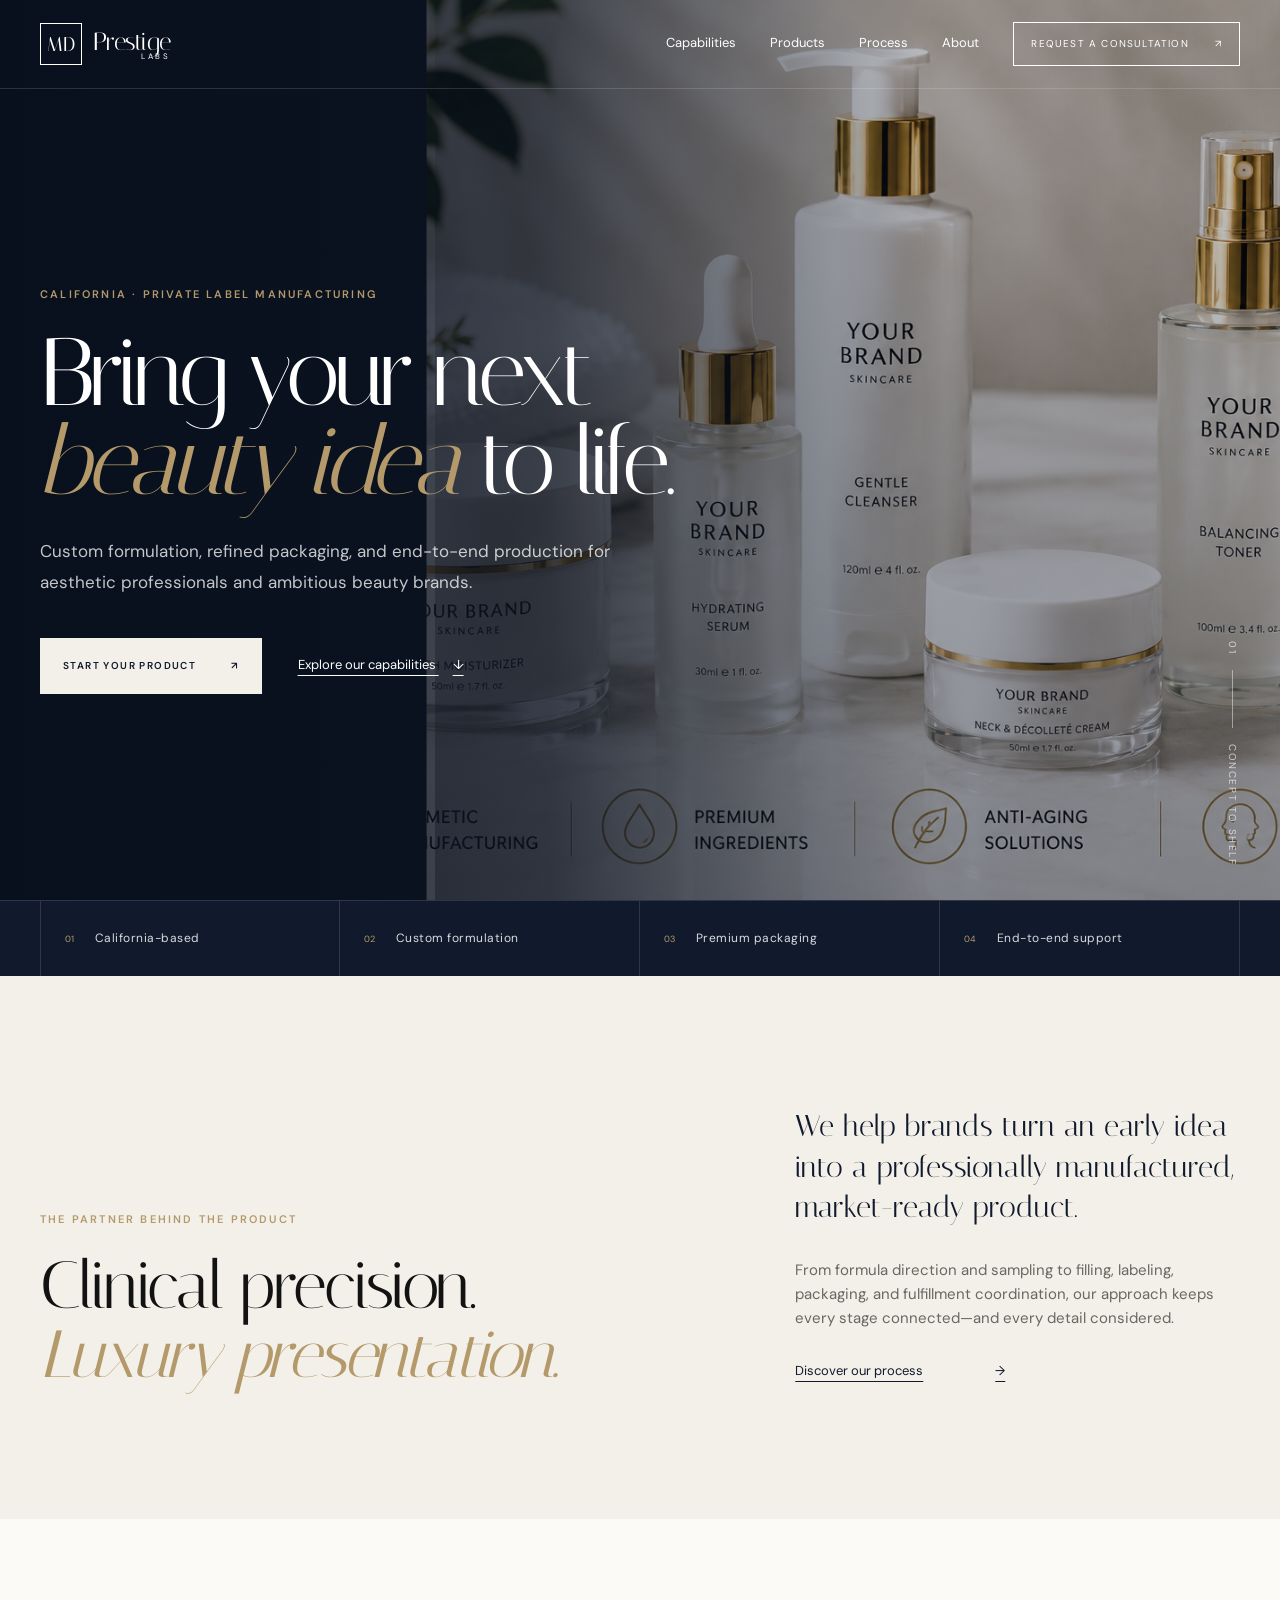
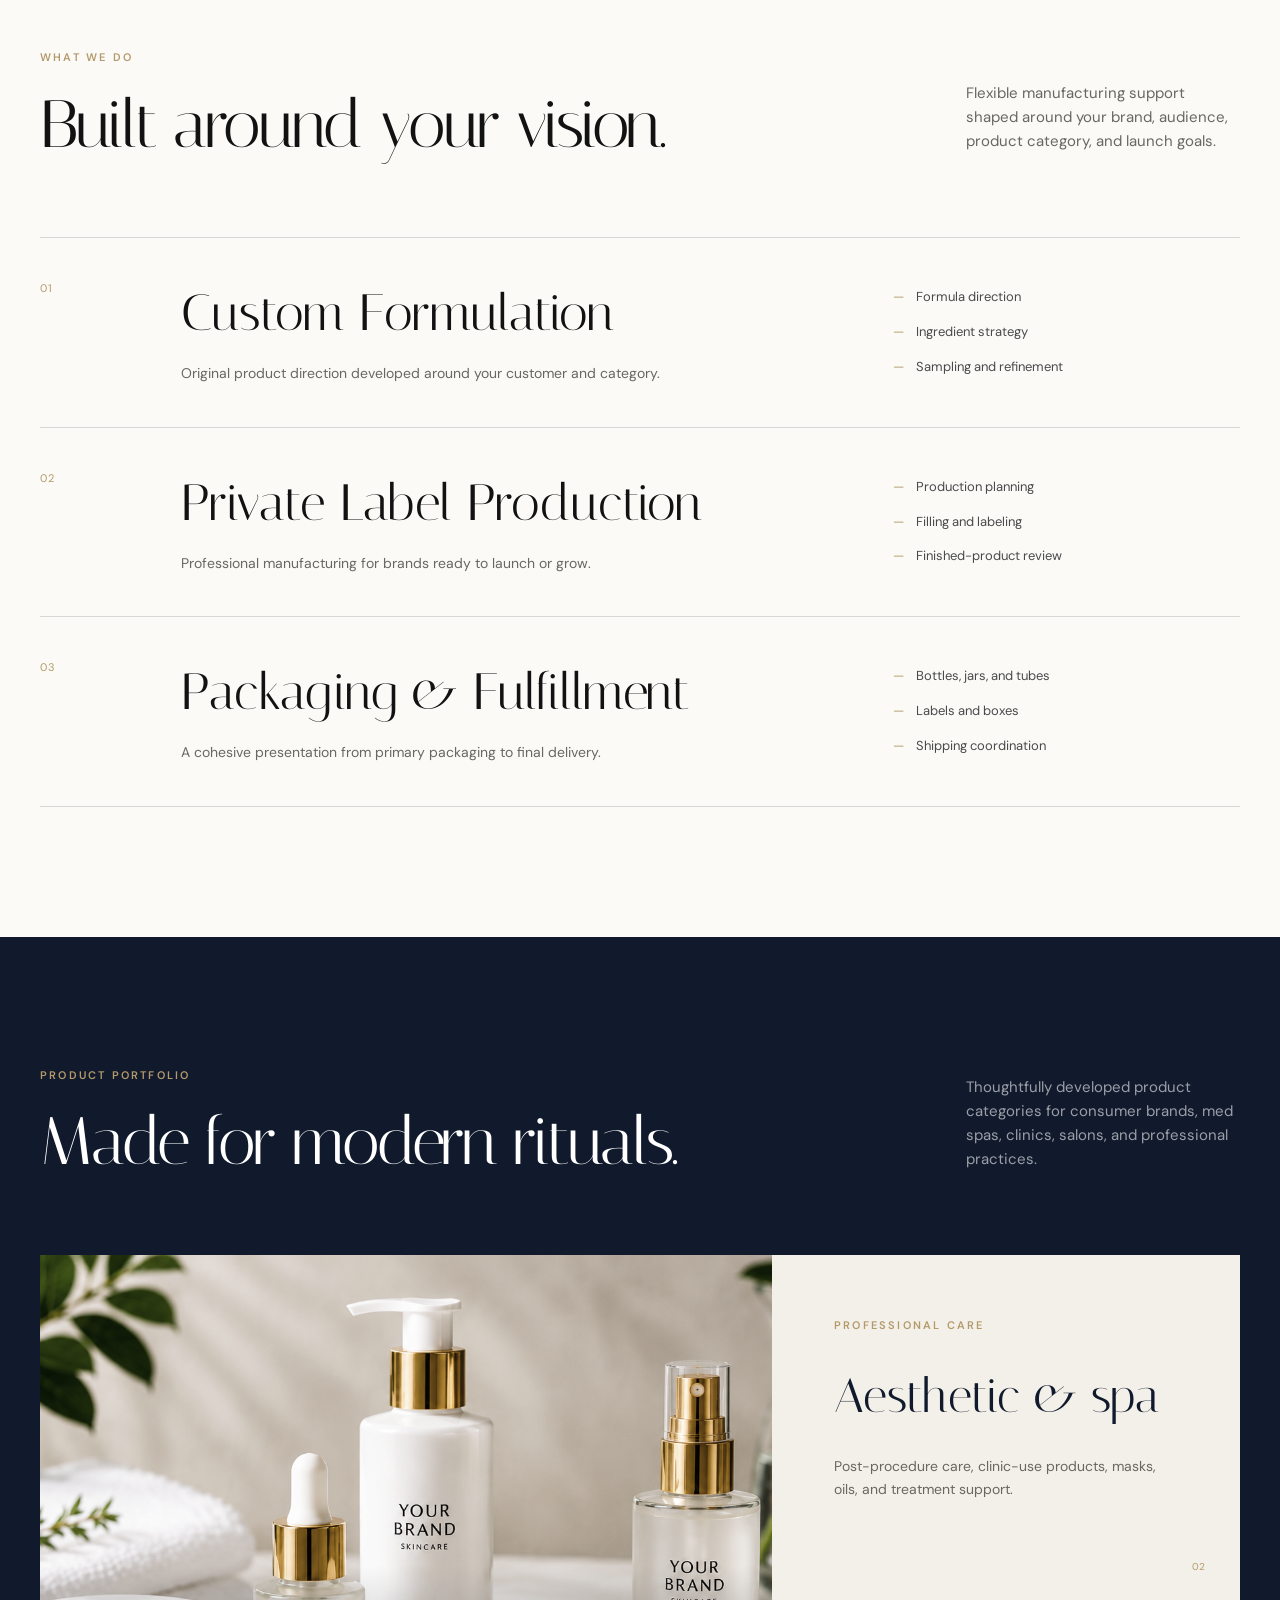
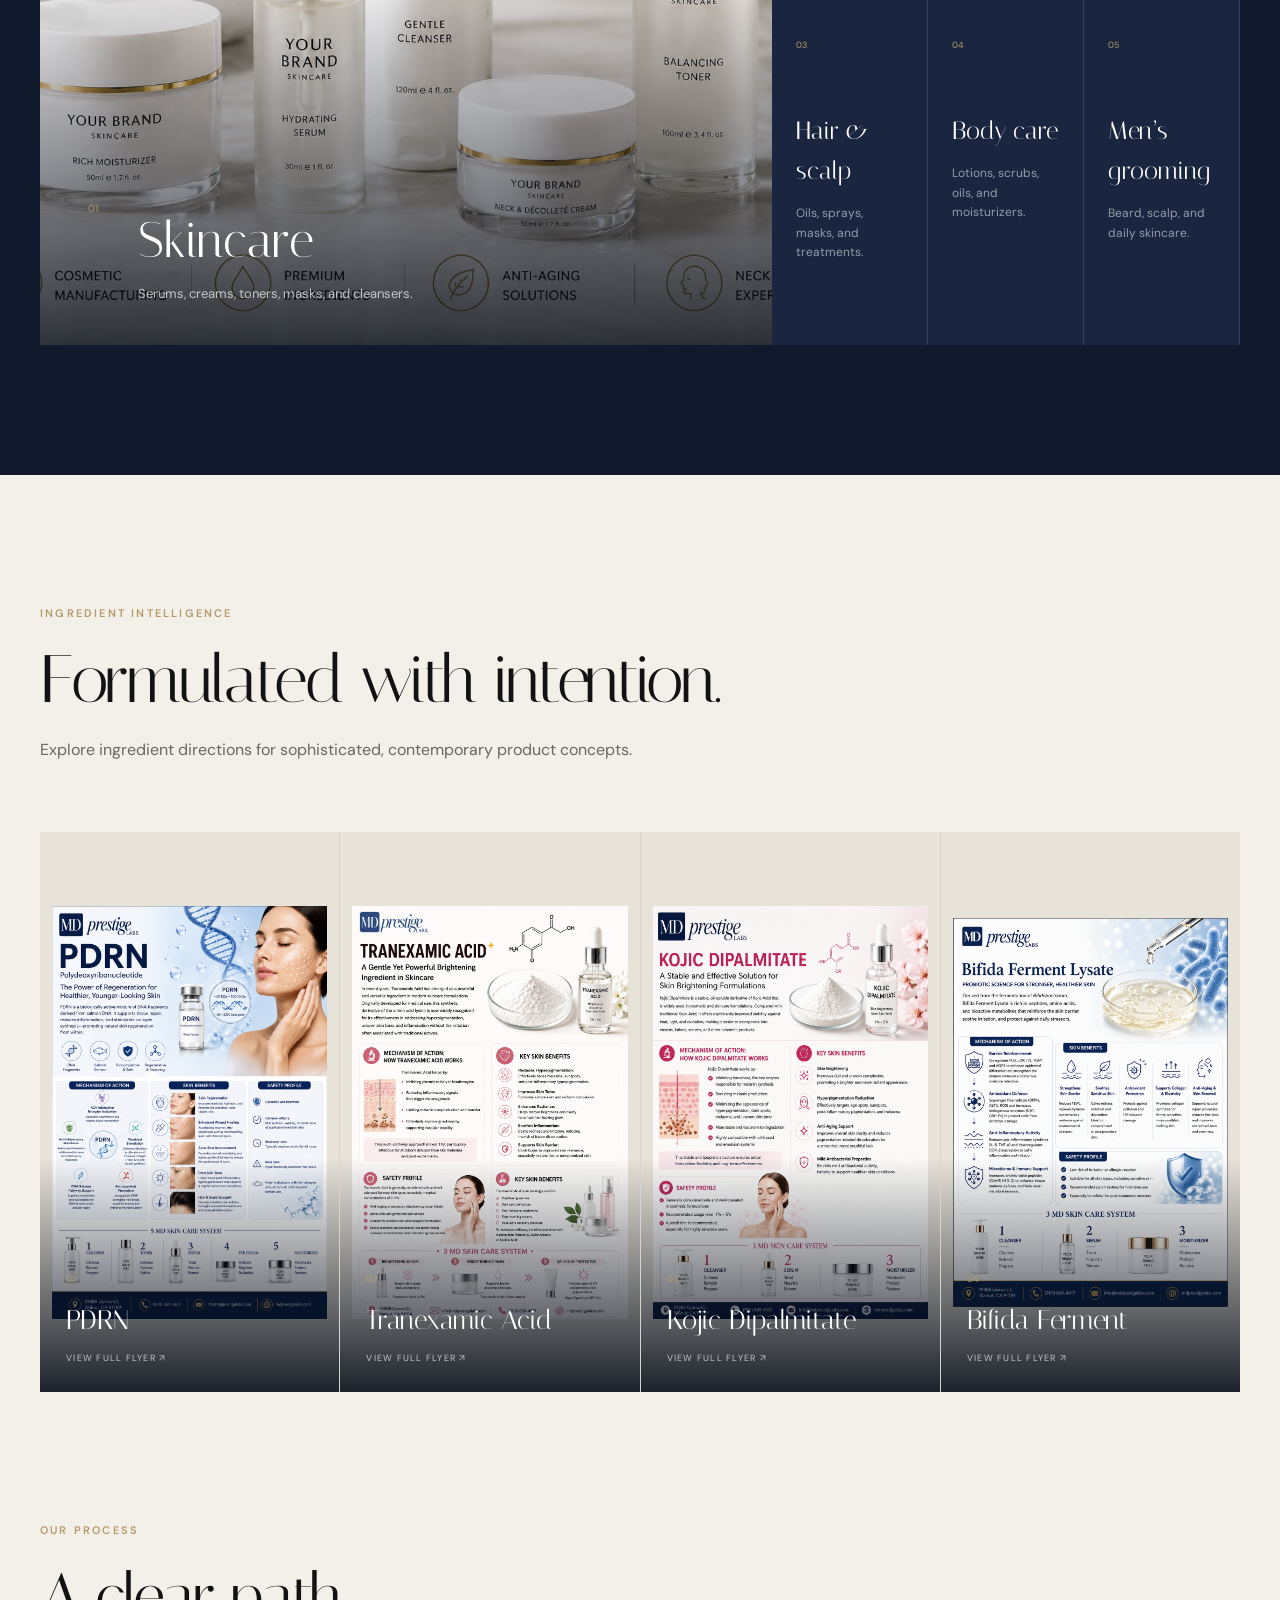
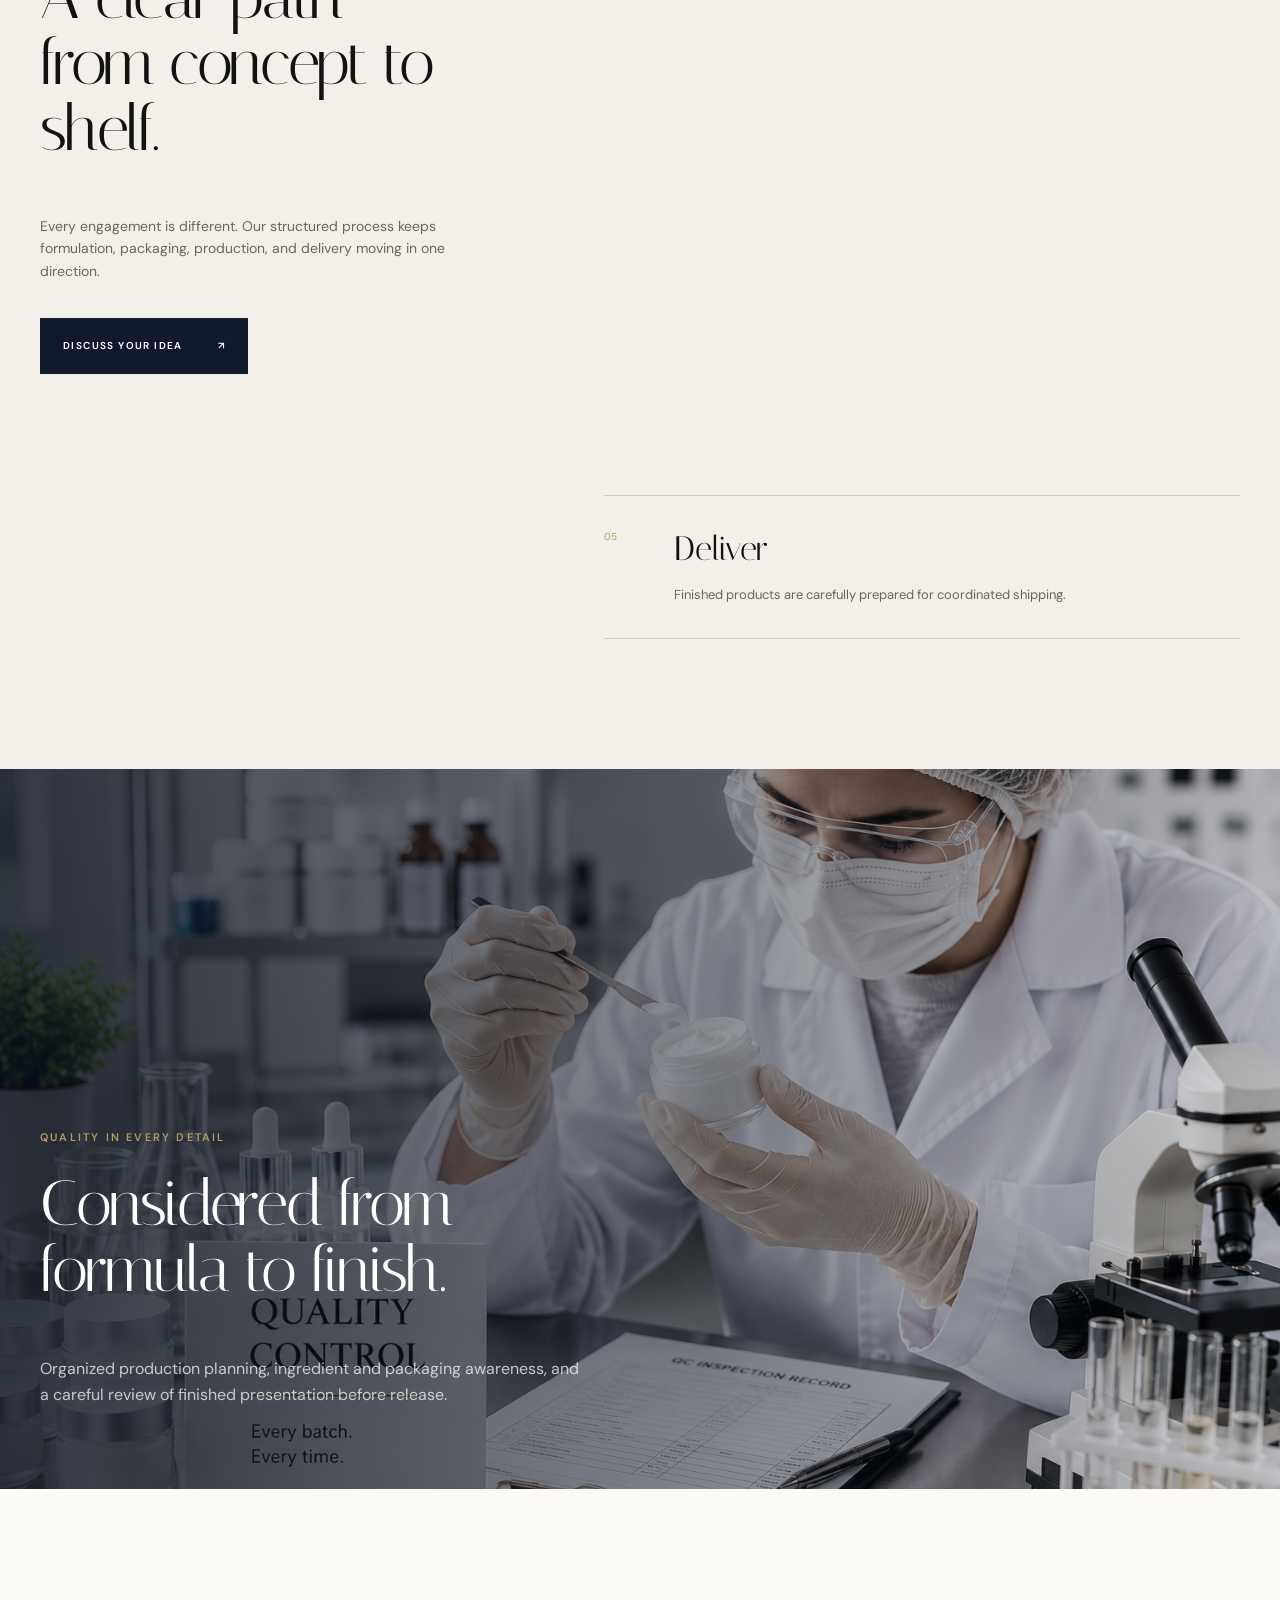
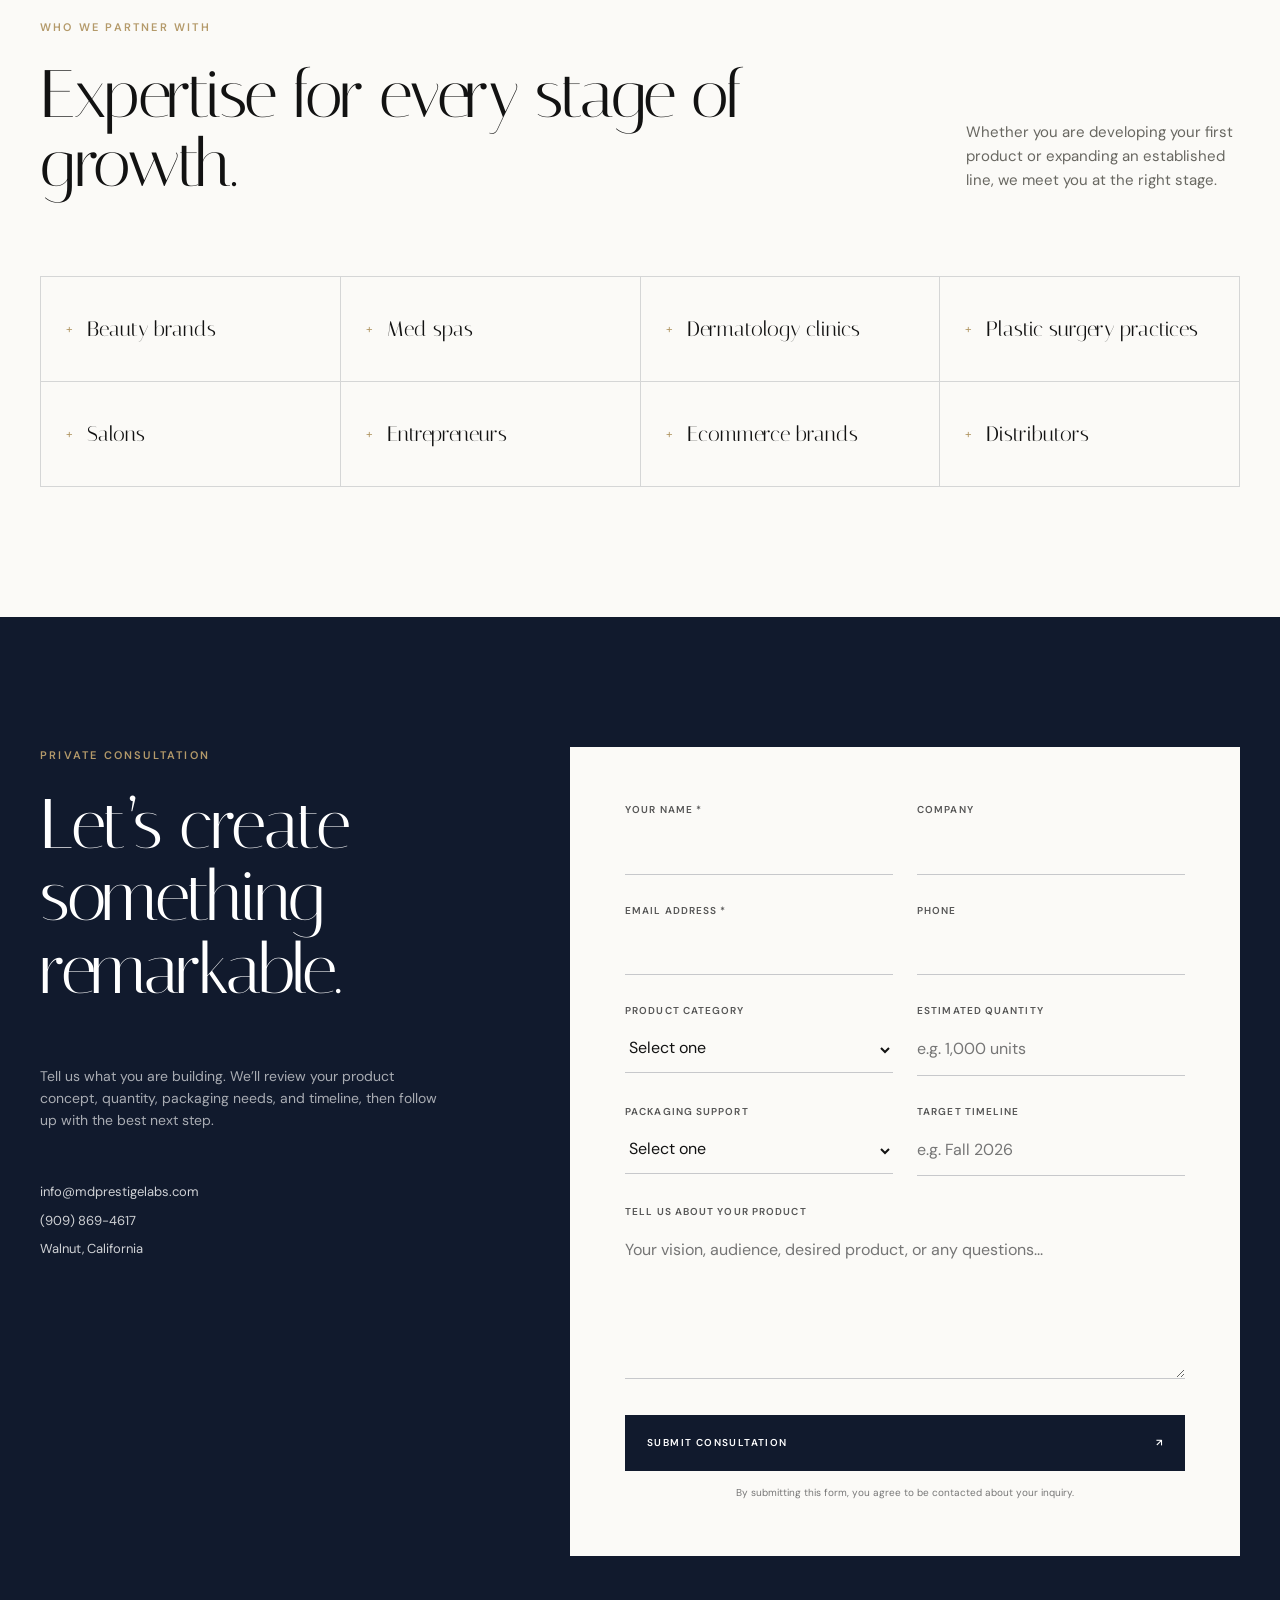
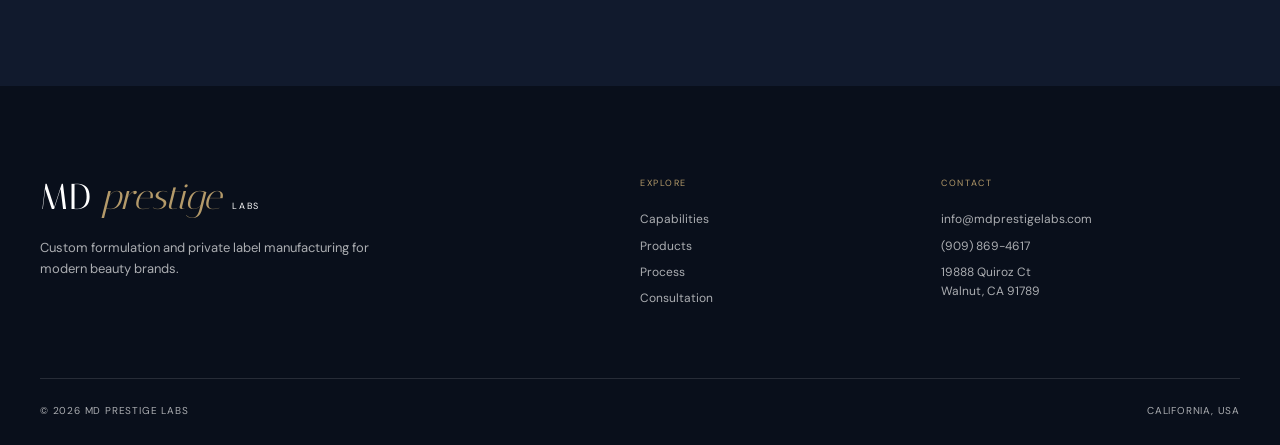
==== commit c8423846: "Add full ingredient flyer viewer" ====
--- a/index.html
+++ b/index.html
@@ -143,13 +143,29 @@
           <p>Explore ingredient directions for sophisticated, contemporary product concepts.</p>
         </div>
         <div class="ingredient-track">
-          <article class="ingredient-card reveal"><img src="images/ingredients/pdrn.png" alt="PDRN ingredient concept" loading="lazy"><div><span>01</span><h3>PDRN</h3></div></article>
-          <article class="ingredient-card reveal"><img src="images/ingredients/tranexamic-acid.png" alt="Tranexamic acid ingredient concept" loading="lazy"><div><span>02</span><h3>Tranexamic Acid</h3></div></article>
-          <article class="ingredient-card reveal"><img src="images/ingredients/kojic-dipalmitate.png" alt="Kojic dipalmitate ingredient concept" loading="lazy"><div><span>03</span><h3>Kojic Dipalmitate</h3></div></article>
-          <article class="ingredient-card reveal"><img src="images/ingredients/bifida-ferment-lysate.png" alt="Bifida ferment lysate ingredient concept" loading="lazy"><div><span>04</span><h3>Bifida Ferment</h3></div></article>
-        </div>
-      </div>
-    </section>
+          <button class="ingredient-card reveal" type="button" data-full-image="images/ingredients/pdrn.png" data-image-title="PDRN" aria-label="View and enlarge the full PDRN flyer"><img src="images/ingredients/pdrn.png" alt="PDRN ingredient flyer" loading="lazy"><div><span>01</span><h3>PDRN</h3><small>View full flyer ↗</small></div></button>
+          <button class="ingredient-card reveal" type="button" data-full-image="images/ingredients/tranexamic-acid.png" data-image-title="Tranexamic Acid" aria-label="View and enlarge the full Tranexamic Acid flyer"><img src="images/ingredients/tranexamic-acid.png" alt="Tranexamic Acid ingredient flyer" loading="lazy"><div><span>02</span><h3>Tranexamic Acid</h3><small>View full flyer ↗</small></div></button>
+          <button class="ingredient-card reveal" type="button" data-full-image="images/ingredients/kojic-dipalmitate.png" data-image-title="Kojic Dipalmitate" aria-label="View and enlarge the full Kojic Dipalmitate flyer"><img src="images/ingredients/kojic-dipalmitate.png" alt="Kojic Dipalmitate ingredient flyer" loading="lazy"><div><span>03</span><h3>Kojic Dipalmitate</h3><small>View full flyer ↗</small></div></button>
+          <button class="ingredient-card reveal" type="button" data-full-image="images/ingredients/bifida-ferment-lysate.png" data-image-title="Bifida Ferment" aria-label="View and enlarge the full Bifida Ferment flyer"><img src="images/ingredients/bifida-ferment-lysate.png" alt="Bifida Ferment ingredient flyer" loading="lazy"><div><span>04</span><h3>Bifida Ferment</h3><small>View full flyer ↗</small></div></button>
+        </div>
+      </div>
+    </section>
+
+    <div class="image-viewer" role="dialog" aria-modal="true" aria-labelledby="viewerTitle" aria-hidden="true">
+      <div class="viewer-toolbar">
+        <p id="viewerTitle">Ingredient flyer</p>
+        <div>
+          <button type="button" class="viewer-control viewer-zoom-out" aria-label="Zoom out">−</button>
+          <button type="button" class="viewer-control viewer-reset" aria-label="Reset zoom">100%</button>
+          <button type="button" class="viewer-control viewer-zoom-in" aria-label="Zoom in">+</button>
+          <button type="button" class="viewer-control viewer-close" aria-label="Close image viewer">×</button>
+        </div>
+      </div>
+      <div class="viewer-stage">
+        <img src="" alt="">
+      </div>
+      <p class="viewer-hint">Use the controls to zoom. Scroll to move around the enlarged flyer.</p>
+    </div>
 
     <section id="process" class="section process-section">
       <div class="container process-grid">
--- a/style.css
+++ b/style.css
@@ -118,13 +118,28 @@
 .ingredient-heading h2 { margin-bottom: 22px; }
 .ingredient-heading > p:last-child { color: var(--muted); }
 .ingredient-track { display: grid; grid-template-columns: repeat(4, 1fr); gap: 1px; background: rgba(17,26,45,.13); }
-.ingredient-card { position: relative; height: 510px; overflow: hidden; background: var(--navy); }
-.ingredient-card::after { content: ""; position: absolute; inset: 45% 0 0; background: linear-gradient(transparent, rgba(7,13,24,.88)); }
-.ingredient-card img { height: 100%; object-fit: cover; filter: saturate(.72); transition: transform .6s; }
-.ingredient-card:hover img { transform: scale(1.035); }
+.ingredient-card { position: relative; height: 560px; padding: 0; overflow: hidden; border: 0; color: white; text-align: left; cursor: zoom-in; background: #e8e3d9; }
+.ingredient-card::after { content: ""; position: absolute; inset: 58% 0 0; background: linear-gradient(transparent, rgba(7,13,24,.9)); pointer-events: none; }
+.ingredient-card img { height: 100%; padding: 12px; object-fit: contain; filter: saturate(.82); transition: transform .6s; }
+.ingredient-card:hover img, .ingredient-card:focus-visible img { transform: scale(1.02); }
+.ingredient-card:focus-visible { outline: 3px solid var(--champagne); outline-offset: -3px; }
 .ingredient-card div { position: absolute; z-index: 2; inset: auto 26px 28px; color: white; }
 .ingredient-card span { color: var(--champagne); font-size: 9px; }
 .ingredient-card h3 { margin: 10px 0 0; font-size: 27px; }
+.ingredient-card small { display: block; margin-top: 10px; color: rgba(255,255,255,.7); font: 9px var(--sans); letter-spacing: .14em; text-transform: uppercase; }
+
+.image-viewer { position: fixed; z-index: 3000; inset: 0; display: grid; grid-template-rows: auto 1fr auto; padding: 20px; color: white; background: rgba(6,10,18,.97); opacity: 0; visibility: hidden; transition: opacity .25s, visibility .25s; }
+.image-viewer.open { opacity: 1; visibility: visible; }
+.viewer-toolbar { display: flex; justify-content: space-between; align-items: center; gap: 20px; padding-bottom: 15px; }
+.viewer-toolbar p { margin: 0; font: 24px var(--serif); }
+.viewer-toolbar > div { display: flex; gap: 8px; }
+.viewer-control { min-width: 42px; height: 42px; padding: 0 12px; border: 1px solid rgba(255,255,255,.25); color: white; cursor: pointer; background: transparent; }
+.viewer-control:hover, .viewer-control:focus-visible { color: var(--navy); background: white; }
+.viewer-reset { min-width: 62px; font-size: 11px; }
+.viewer-close { margin-left: 12px; font-size: 24px; }
+.viewer-stage { overflow: auto; display: flex; align-items: flex-start; justify-content: center; padding: 10px; overscroll-behavior: contain; }
+.viewer-stage img { width: auto; max-width: none; height: auto; max-height: calc(100vh - 145px); object-fit: contain; transform-origin: top center; transition: width .2s; }
+.viewer-hint { margin: 10px 0 0; color: rgba(255,255,255,.55); text-align: center; font-size: 10px; letter-spacing: .08em; }
 
 .process-section { background: var(--ivory); }
 .process-grid { display: grid; grid-template-columns: .8fr 1.2fr; gap: 11vw; align-items: start; }
@@ -239,6 +254,10 @@
   .category-list h3 { margin-top: 25px; }
   .ingredient-track { grid-template-columns: 1fr; gap: 1px; }
   .ingredient-card { height: 480px; }
+  .image-viewer { padding: 12px; }
+  .viewer-toolbar p { font-size: 18px; }
+  .viewer-control { min-width: 38px; height: 38px; padding: 0 9px; }
+  .viewer-close { margin-left: 2px; }
   .image-break { height: 650px; }
   .image-break > img { object-position: 62% center; }
   .partner-grid { grid-template-columns: 1fr; }
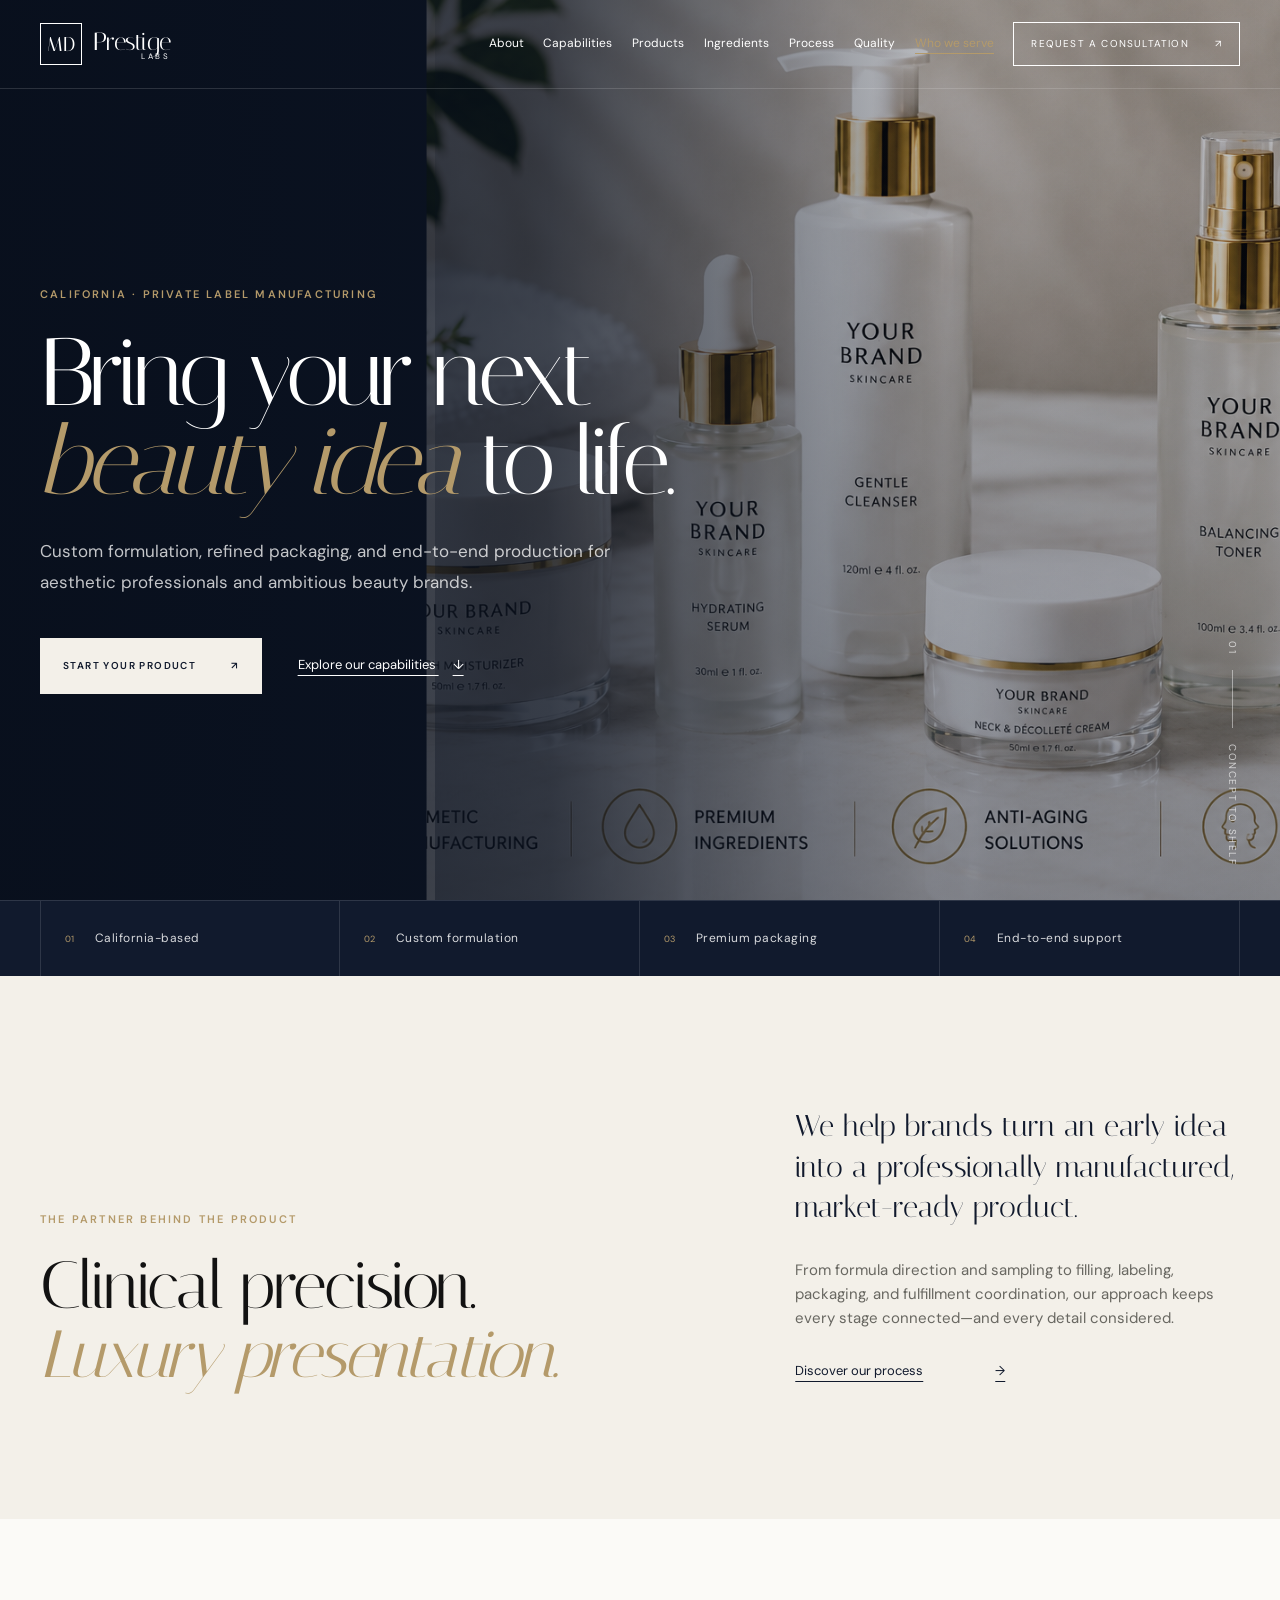
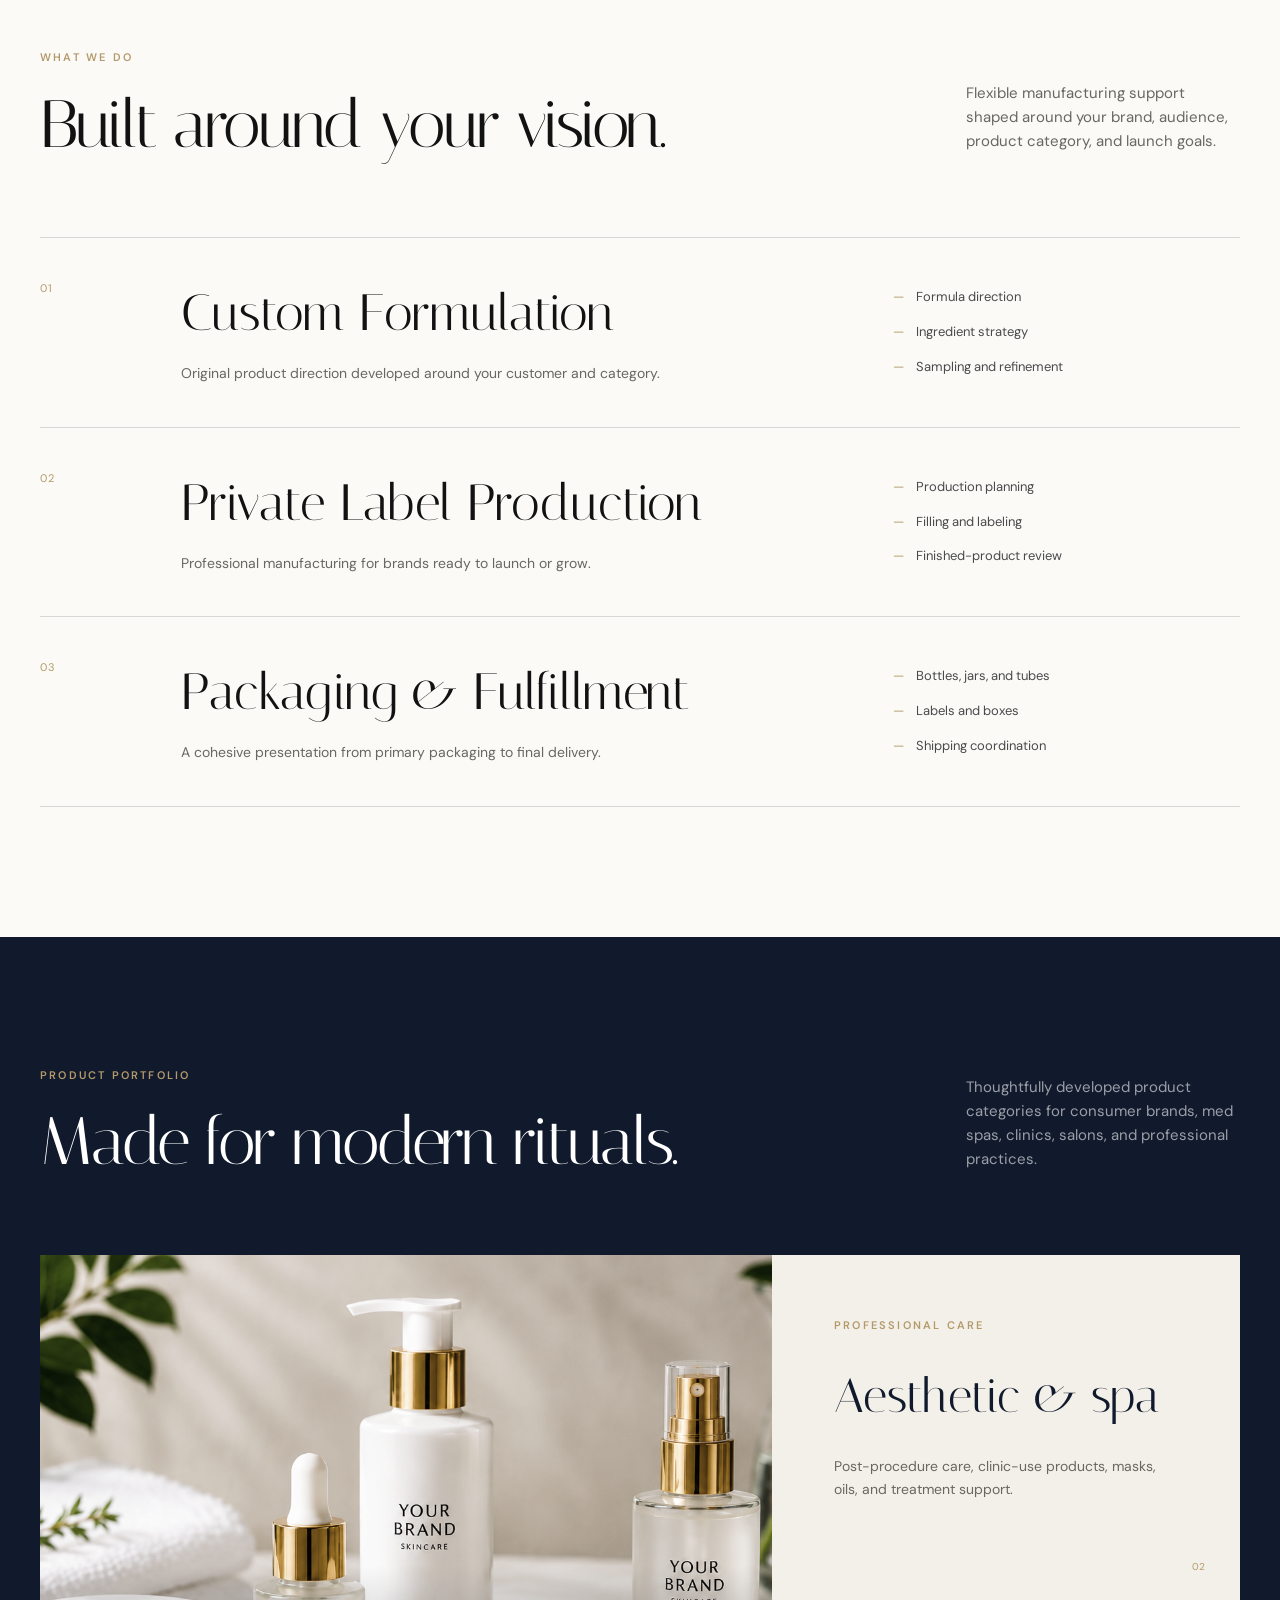
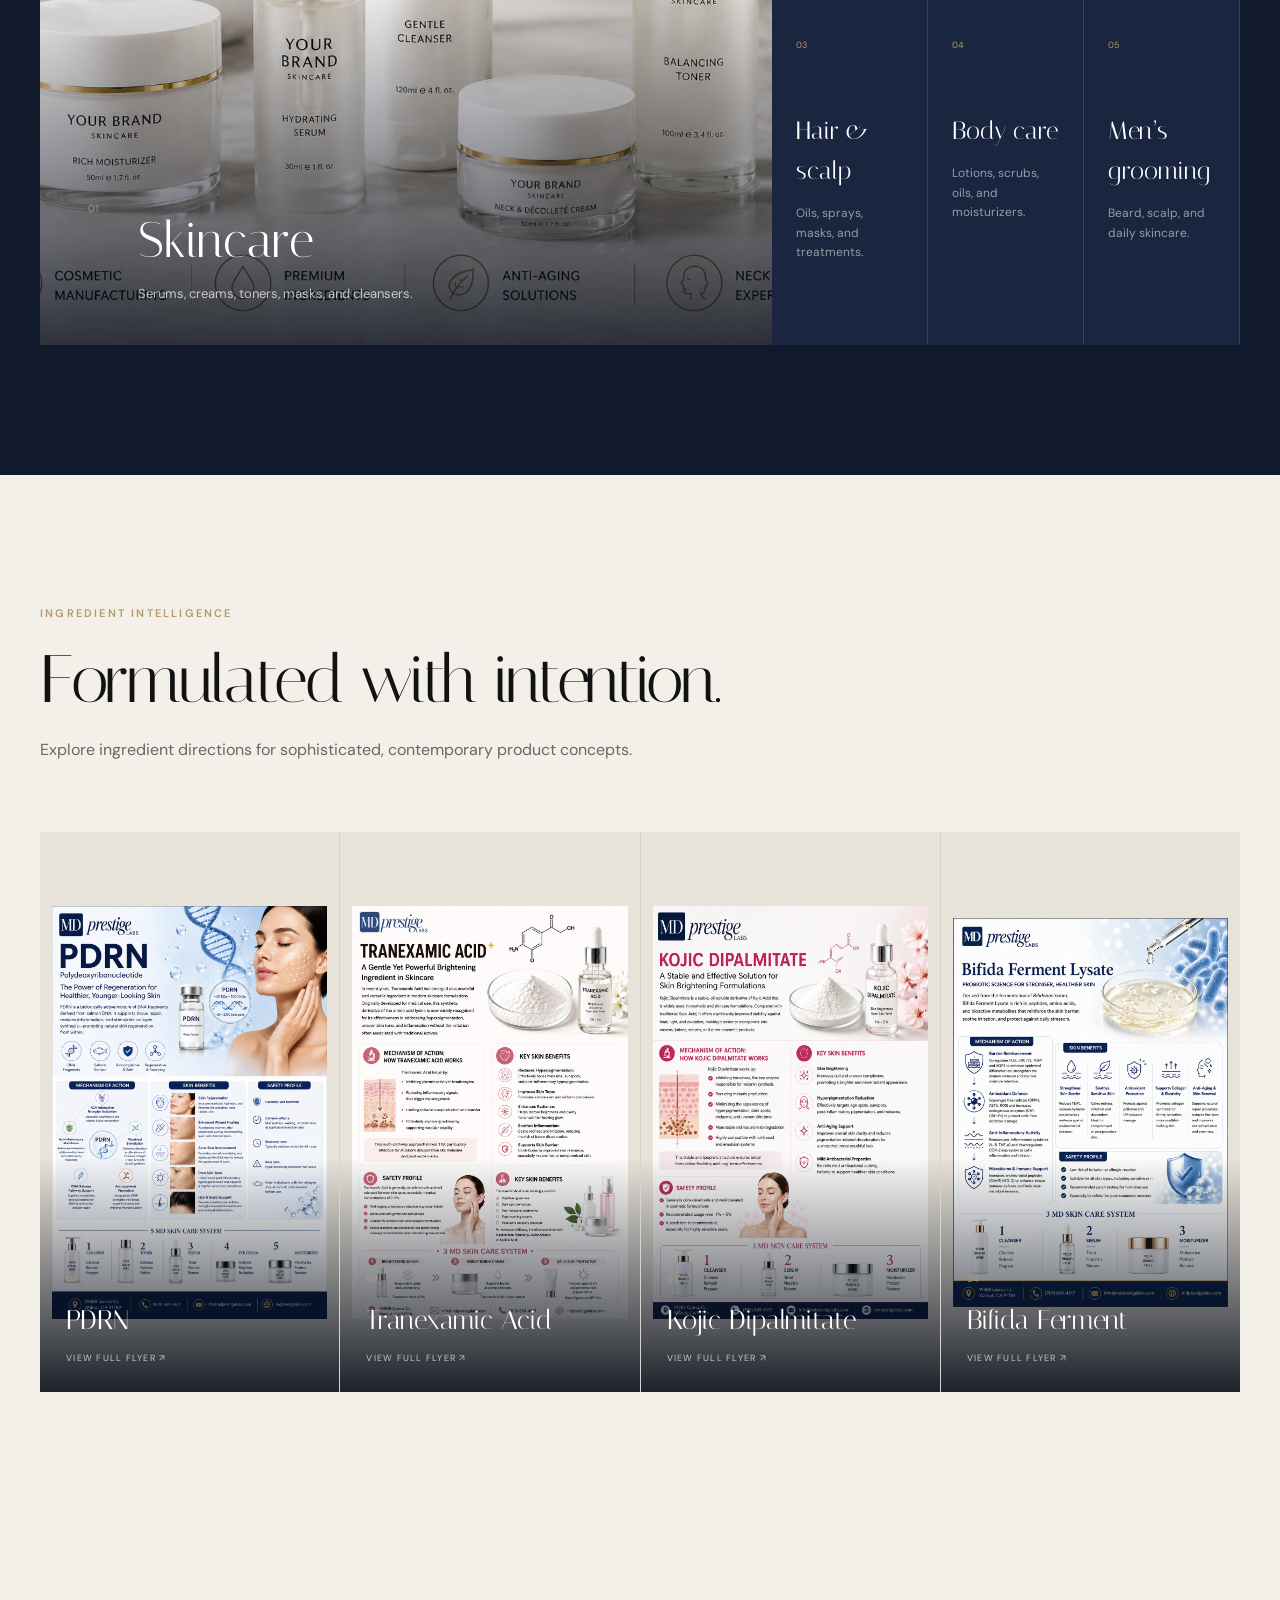
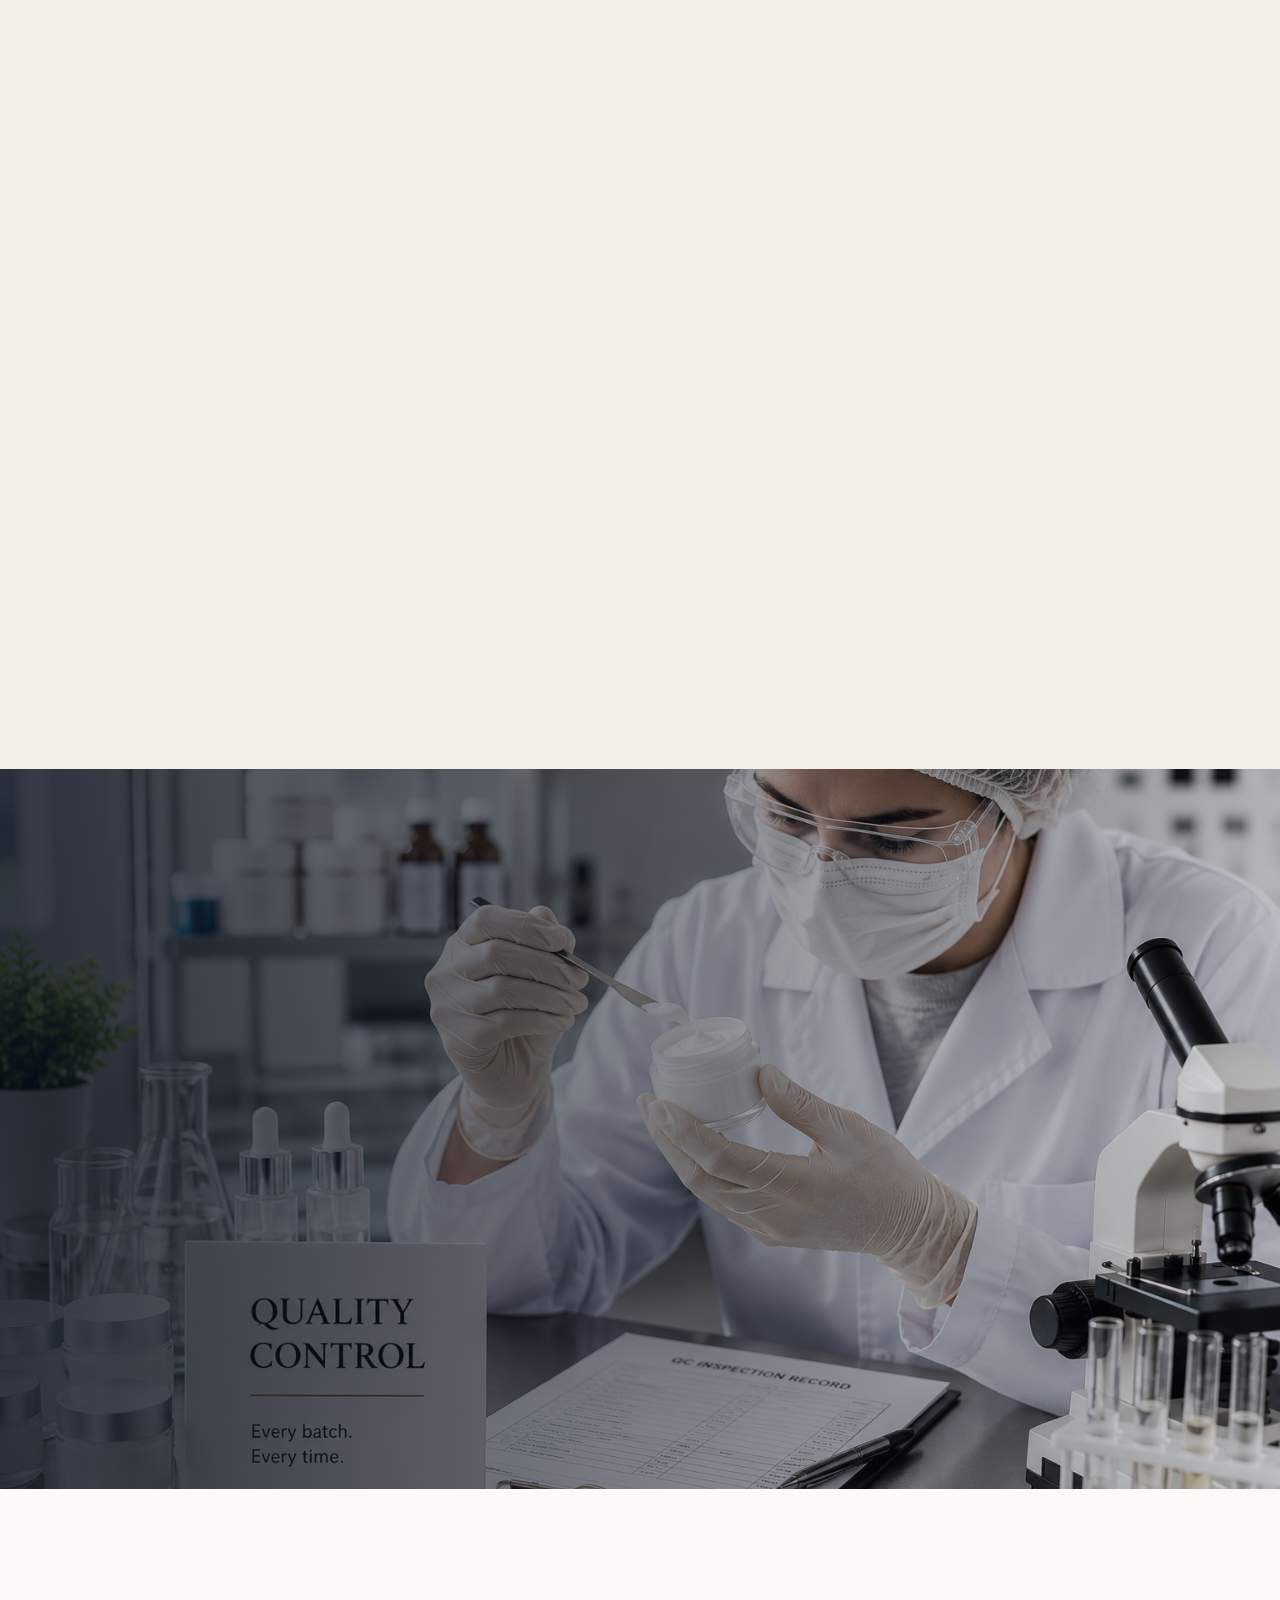
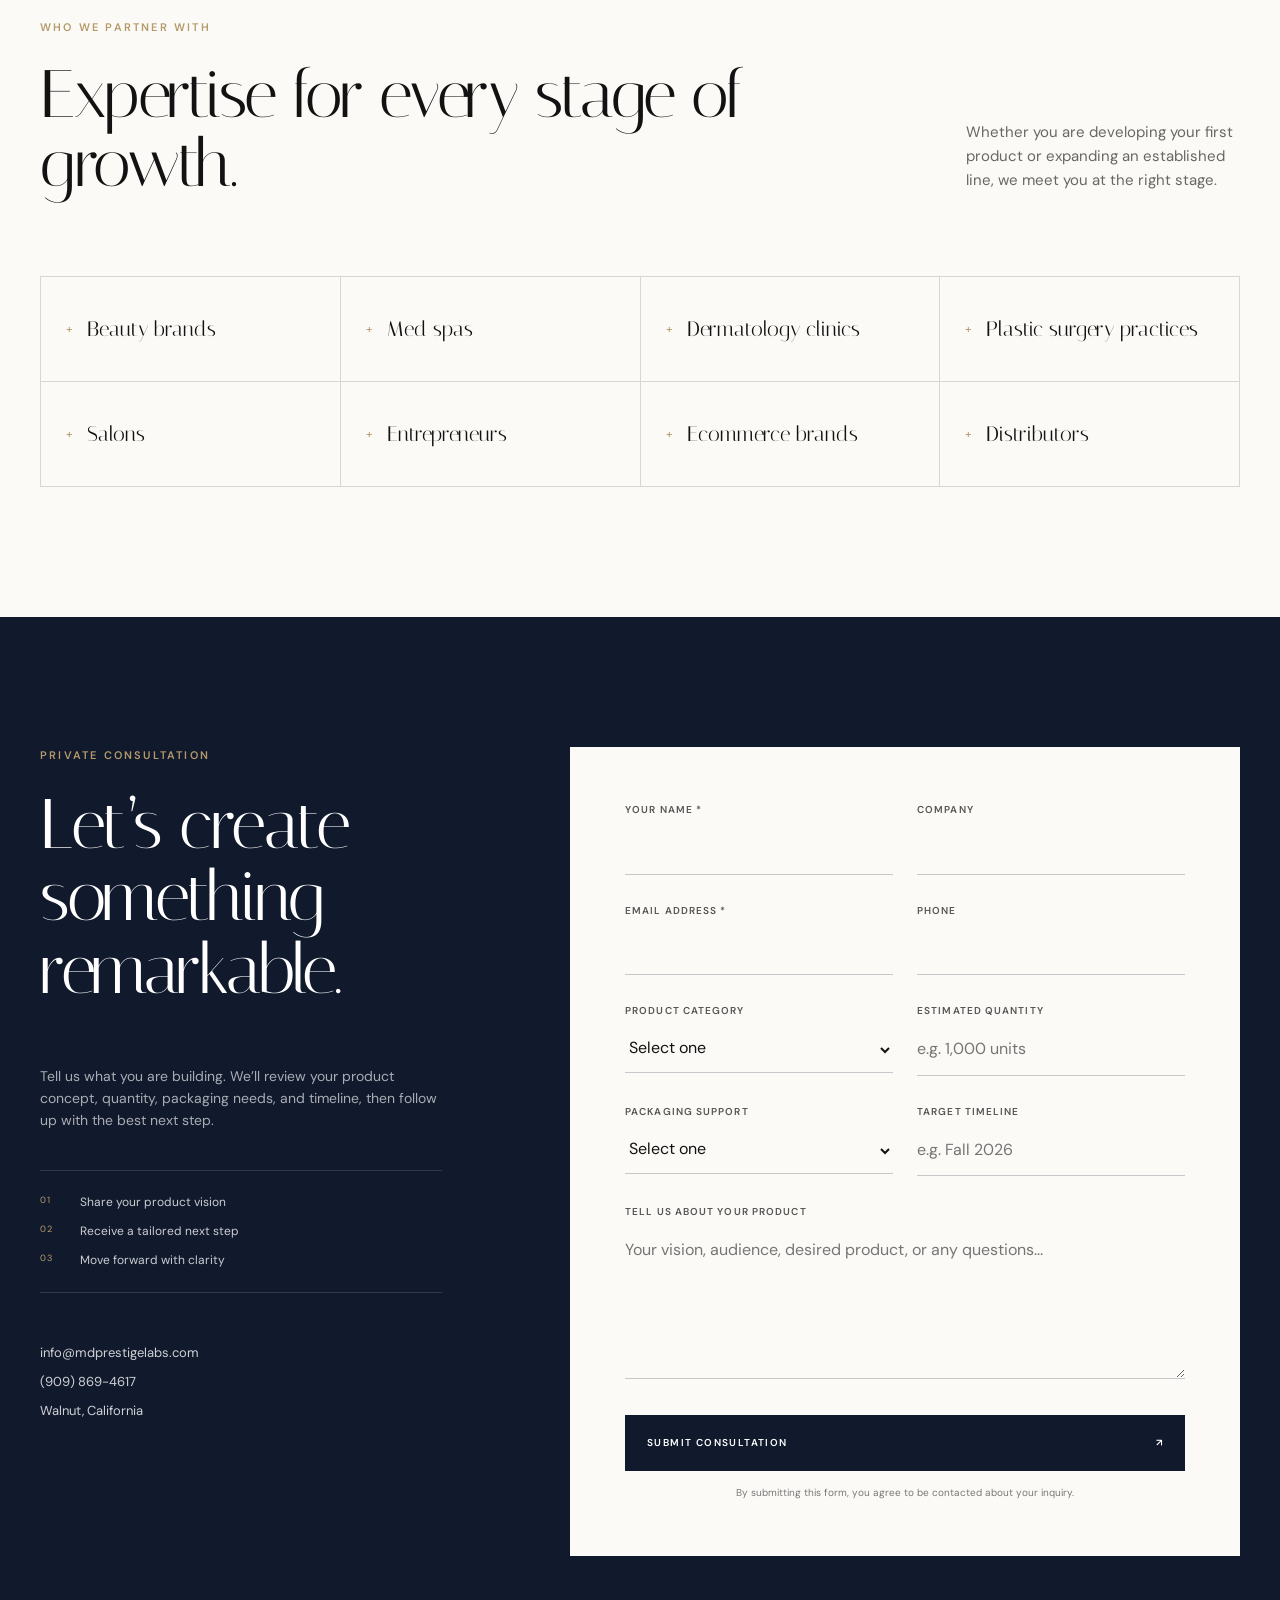
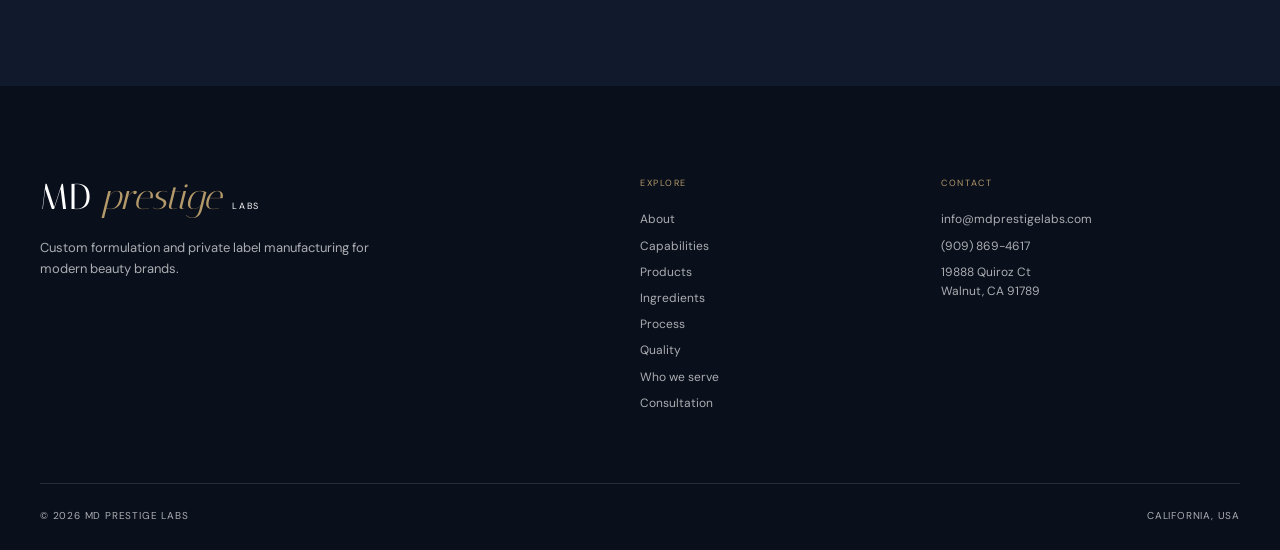
==== commit 6972bf3d: "Complete navigation and consultation journey" ====
--- a/index.html
+++ b/index.html
@@ -28,10 +28,13 @@
       </button>
 
       <nav id="nav" class="site-nav" aria-label="Main navigation">
+        <a href="#about">About</a>
         <a href="#capabilities">Capabilities</a>
         <a href="#products">Products</a>
+        <a href="#ingredients">Ingredients</a>
         <a href="#process">Process</a>
-        <a href="#about">About</a>
+        <a href="#quality">Quality</a>
+        <a href="#partners">Who we serve</a>
         <a href="#quote" class="nav-cta">Request a consultation <span>↗</span></a>
       </nav>
     </div>
@@ -135,7 +138,7 @@
       </div>
     </section>
 
-    <section class="section ingredients-section">
+    <section id="ingredients" class="section ingredients-section">
       <div class="container">
         <div class="ingredient-heading reveal">
           <p class="kicker">Ingredient intelligence</p>
@@ -185,7 +188,7 @@
       </div>
     </section>
 
-    <section class="image-break" aria-label="Quality-focused formulation">
+    <section id="quality" class="image-break" aria-label="Quality-focused formulation">
       <img src="images/quality-control.png" alt="Quality review in a skincare laboratory" loading="lazy">
       <div class="image-break-copy reveal">
         <p class="kicker">Quality in every detail</p>
@@ -194,7 +197,7 @@
       </div>
     </section>
 
-    <section class="section partners-section">
+    <section id="partners" class="section partners-section">
       <div class="container">
         <div class="section-top reveal">
           <div><p class="kicker">Who we partner with</p><h2>Expertise for every stage of growth.</h2></div>
@@ -212,6 +215,11 @@
           <p class="kicker">Private consultation</p>
           <h2>Let’s create something remarkable.</h2>
           <p>Tell us what you are building. We’ll review your product concept, quantity, packaging needs, and timeline, then follow up with the best next step.</p>
+          <div class="consultation-promise">
+            <span>01</span><p>Share your product vision</p>
+            <span>02</span><p>Receive a tailored next step</p>
+            <span>03</span><p>Move forward with clarity</p>
+          </div>
           <div class="contact-details">
             <a href="mailto:info@mdprestigelabs.com">info@mdprestigelabs.com</a>
             <a href="tel:9098694617">(909) 869-4617</a>
@@ -252,7 +260,7 @@
   <footer class="site-footer">
     <div class="container footer-grid">
       <div><a href="#home" class="footer-logo">MD <em>prestige</em> <small>LABS</small></a><p>Custom formulation and private label manufacturing for modern beauty brands.</p></div>
-      <div class="footer-links"><p>Explore</p><a href="#capabilities">Capabilities</a><a href="#products">Products</a><a href="#process">Process</a><a href="#quote">Consultation</a></div>
+      <div class="footer-links"><p>Explore</p><a href="#about">About</a><a href="#capabilities">Capabilities</a><a href="#products">Products</a><a href="#ingredients">Ingredients</a><a href="#process">Process</a><a href="#quality">Quality</a><a href="#partners">Who we serve</a><a href="#quote">Consultation</a></div>
       <div class="footer-links"><p>Contact</p><a href="mailto:info@mdprestigelabs.com">info@mdprestigelabs.com</a><a href="tel:9098694617">(909) 869-4617</a><span>19888 Quiroz Ct<br>Walnut, CA 91789</span></div>
     </div>
     <div class="container footer-bottom"><span>© 2026 MD Prestige Labs</span><span>California, USA</span></div>
--- a/style.css
+++ b/style.css
@@ -37,10 +37,12 @@
 .brand-mark { display: grid; place-items: center; width: 42px; height: 42px; border: 1px solid currentColor; font: 20px var(--serif); }
 .brand-wordmark { font: 25px var(--serif); letter-spacing: -.03em; }
 .brand-wordmark small { display: block; margin-top: -5px; text-align: right; font: 8px var(--sans); letter-spacing: .3em; }
-.site-nav { display: flex; align-items: center; gap: 34px; }
-.site-nav a { text-decoration: none; font-size: 13px; }
+.site-nav { display: flex; align-items: center; gap: clamp(14px, 1.55vw, 27px); }
+.site-nav a { position: relative; text-decoration: none; white-space: nowrap; font-size: 12px; }
 .site-nav > a:not(.nav-cta)::after { content: ""; display: block; width: 0; height: 1px; background: currentColor; transition: width .25s; }
 .site-nav > a:hover::after { width: 100%; }
+.site-nav > a.active:not(.nav-cta) { color: var(--champagne); }
+.site-nav > a.active:not(.nav-cta)::after { width: 100%; }
 .nav-cta { display: flex; gap: 26px; align-items: center; padding: 13px 17px; border: 1px solid currentColor; text-transform: uppercase; font-size: 10px !important; letter-spacing: .12em; }
 .menu-toggle { display: none; padding: 0; border: 0; background: transparent; color: currentColor; }
 .menu-toggle span { display: block; width: 28px; height: 1px; margin: 7px 0; background: currentColor; transition: transform .25s; }
@@ -173,6 +175,9 @@
 .quote-copy > p:not(.kicker) { color: rgba(255,255,255,.64); font-size: 14px; }
 .contact-details { display: flex; flex-direction: column; gap: 8px; margin-top: 50px; color: rgba(255,255,255,.8); font-size: 13px; }
 .contact-details a { text-decoration: none; }
+.consultation-promise { display: grid; grid-template-columns: 28px 1fr; gap: 10px 12px; margin-top: 38px; padding: 22px 0; border-top: 1px solid rgba(255,255,255,.14); border-bottom: 1px solid rgba(255,255,255,.14); }
+.consultation-promise span { color: var(--champagne); font-size: 9px; letter-spacing: .1em; }
+.consultation-promise p { margin: 0; color: rgba(255,255,255,.78); font-size: 12px; }
 .consultation-form { display: grid; gap: 28px; padding: 55px; color: var(--ink); background: var(--paper); }
 .form-row { display: grid; grid-template-columns: 1fr 1fr; gap: 24px; }
 .consultation-form label { display: block; }
@@ -221,6 +226,14 @@
   .ingredient-track { grid-template-columns: 1fr 1fr; }
   .partner-grid { grid-template-columns: 1fr 1fr; }
   .quote-grid { gap: 70px; }
+}
+
+@media (min-width: 981px) and (max-width: 1180px) {
+  :root { --container: calc(100% - 36px); }
+  .brand-wordmark { display: none; }
+  .site-nav { gap: 13px; }
+  .site-nav a { font-size: 11px; }
+  .nav-cta { gap: 12px; padding-inline: 12px; }
 }
 
 @media (max-width: 640px) {
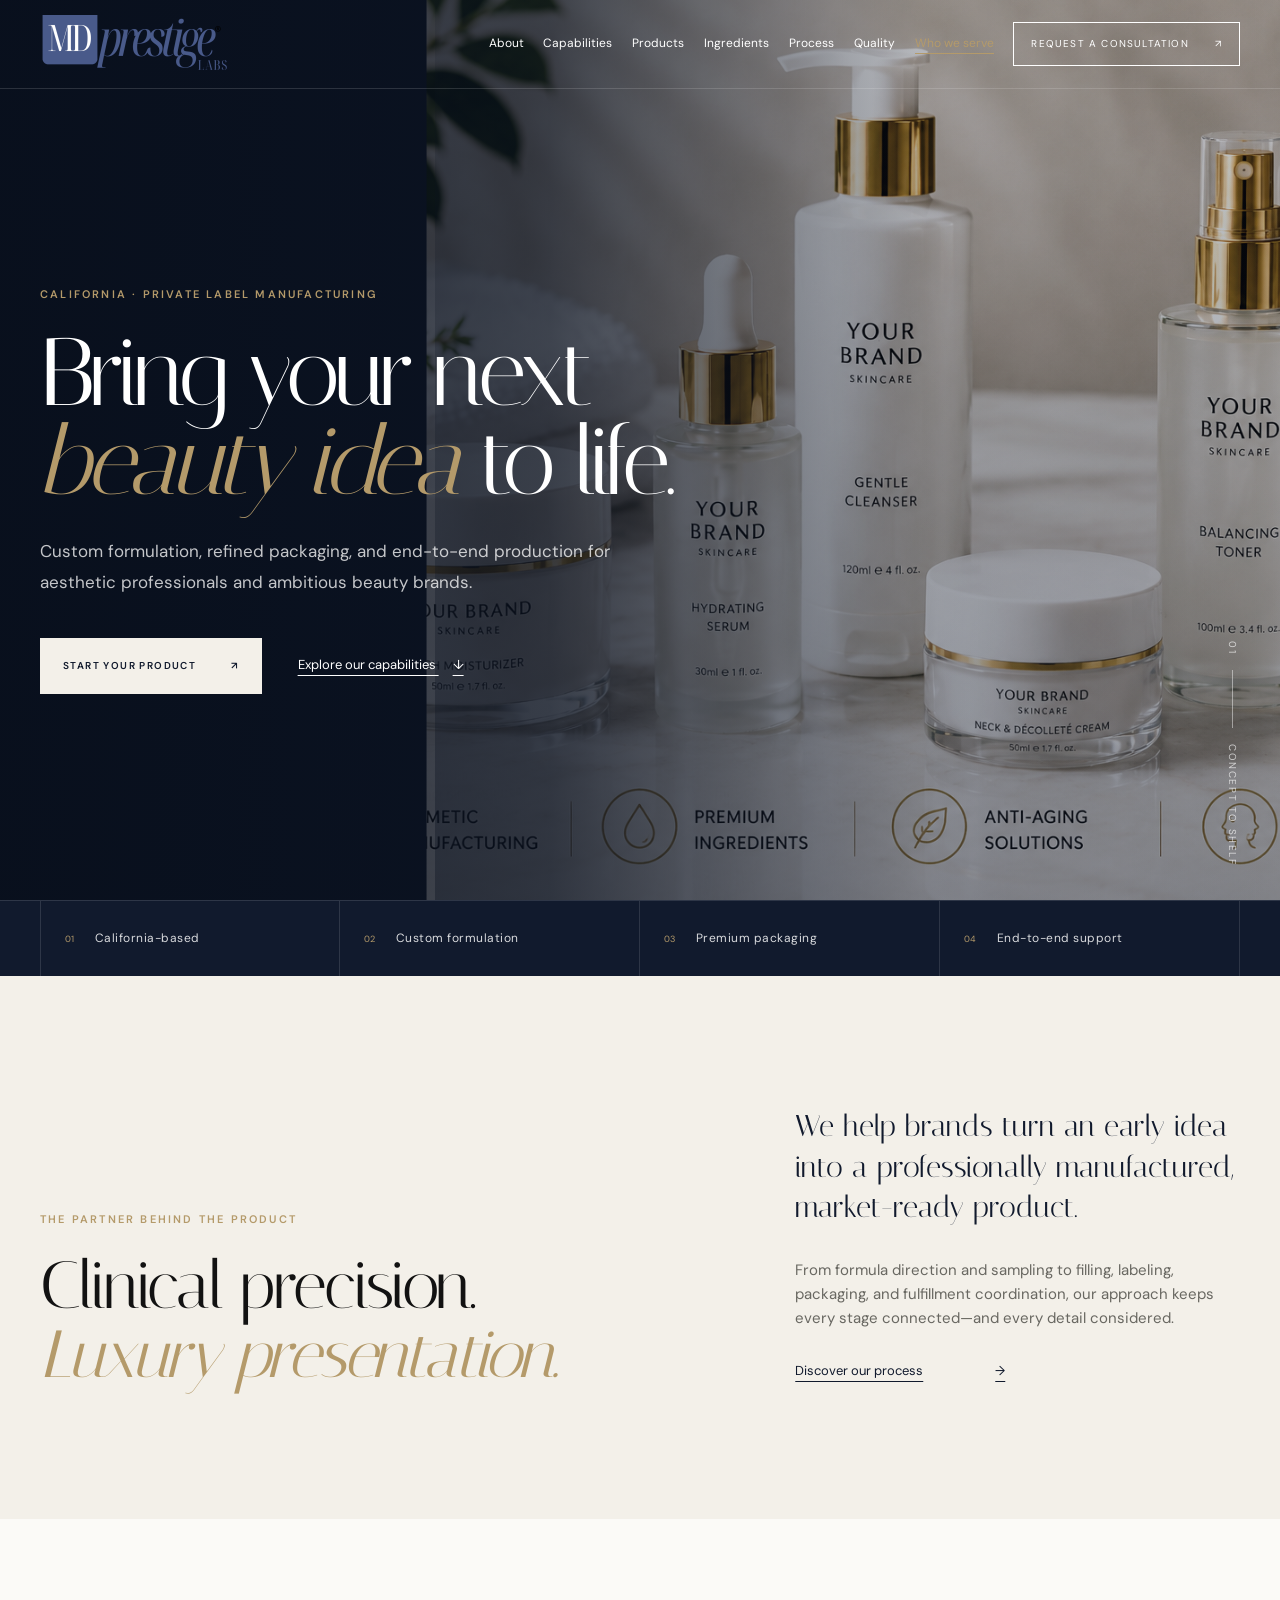
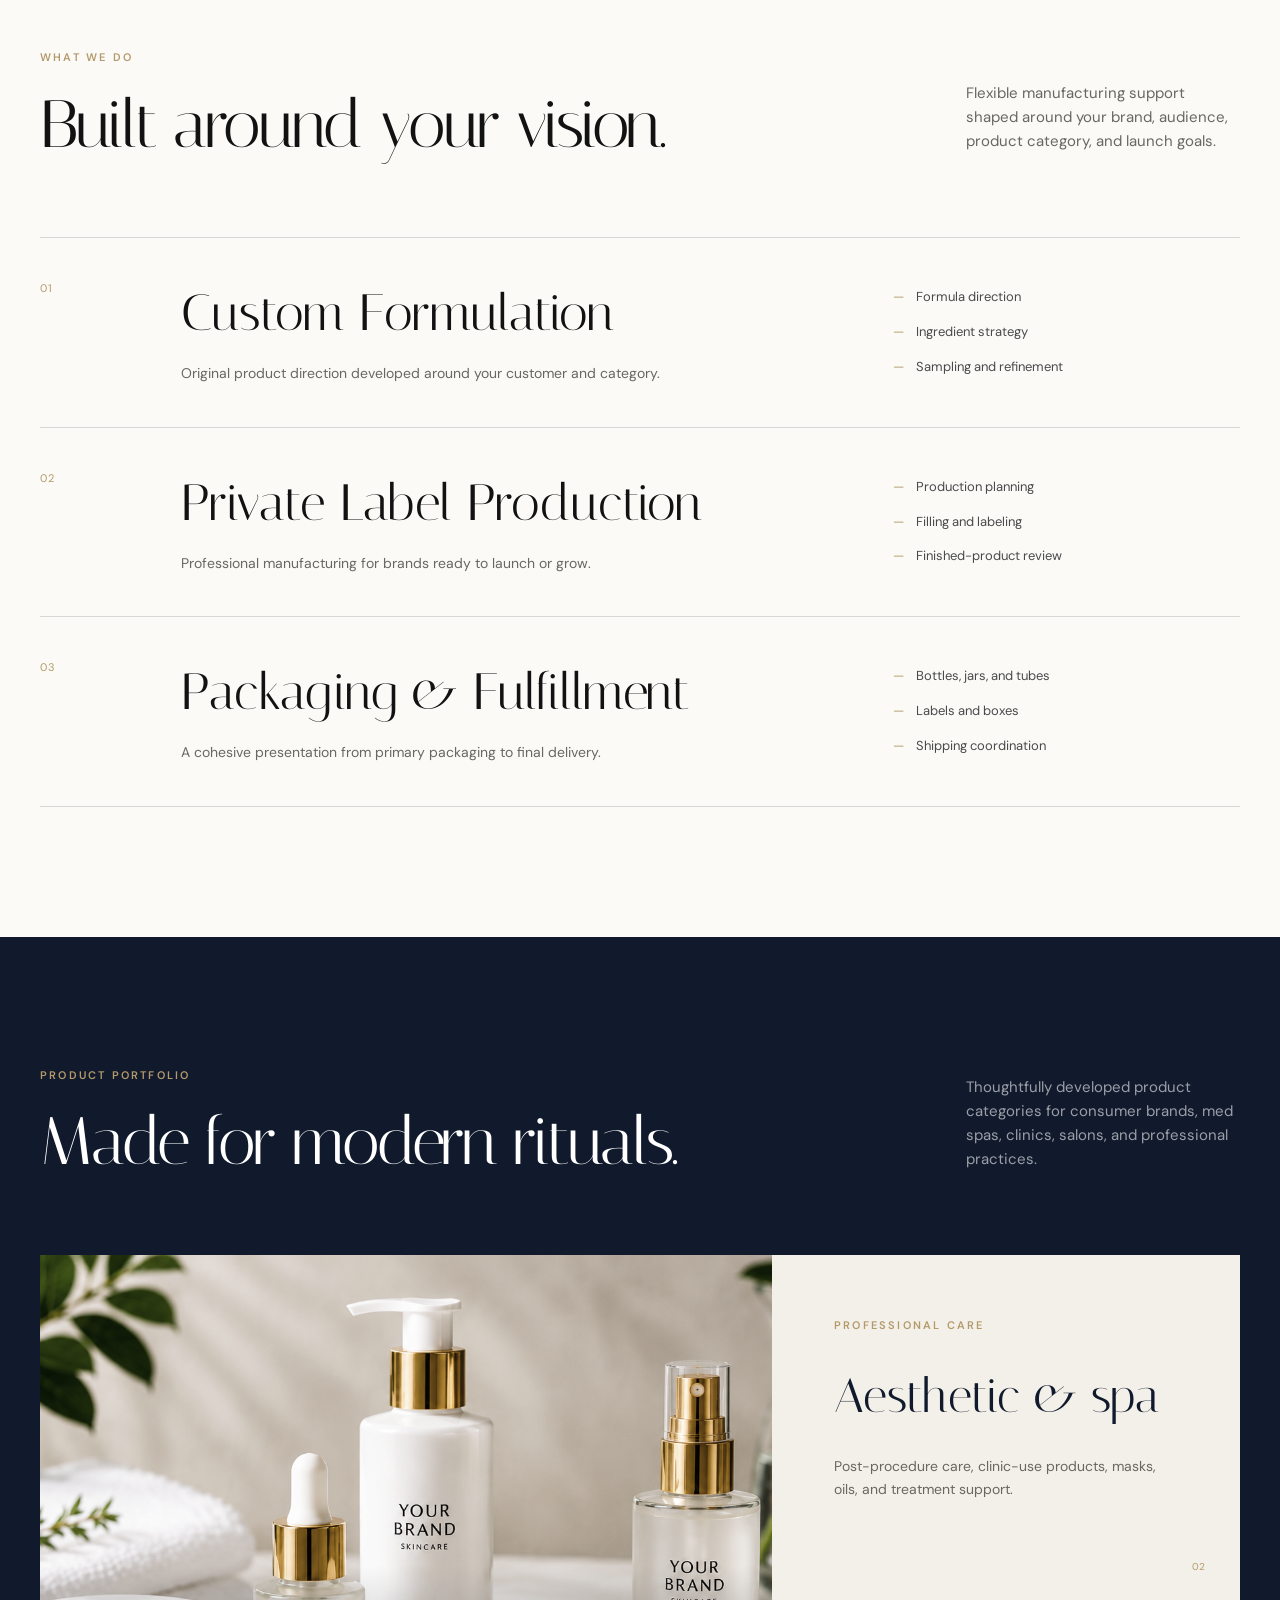
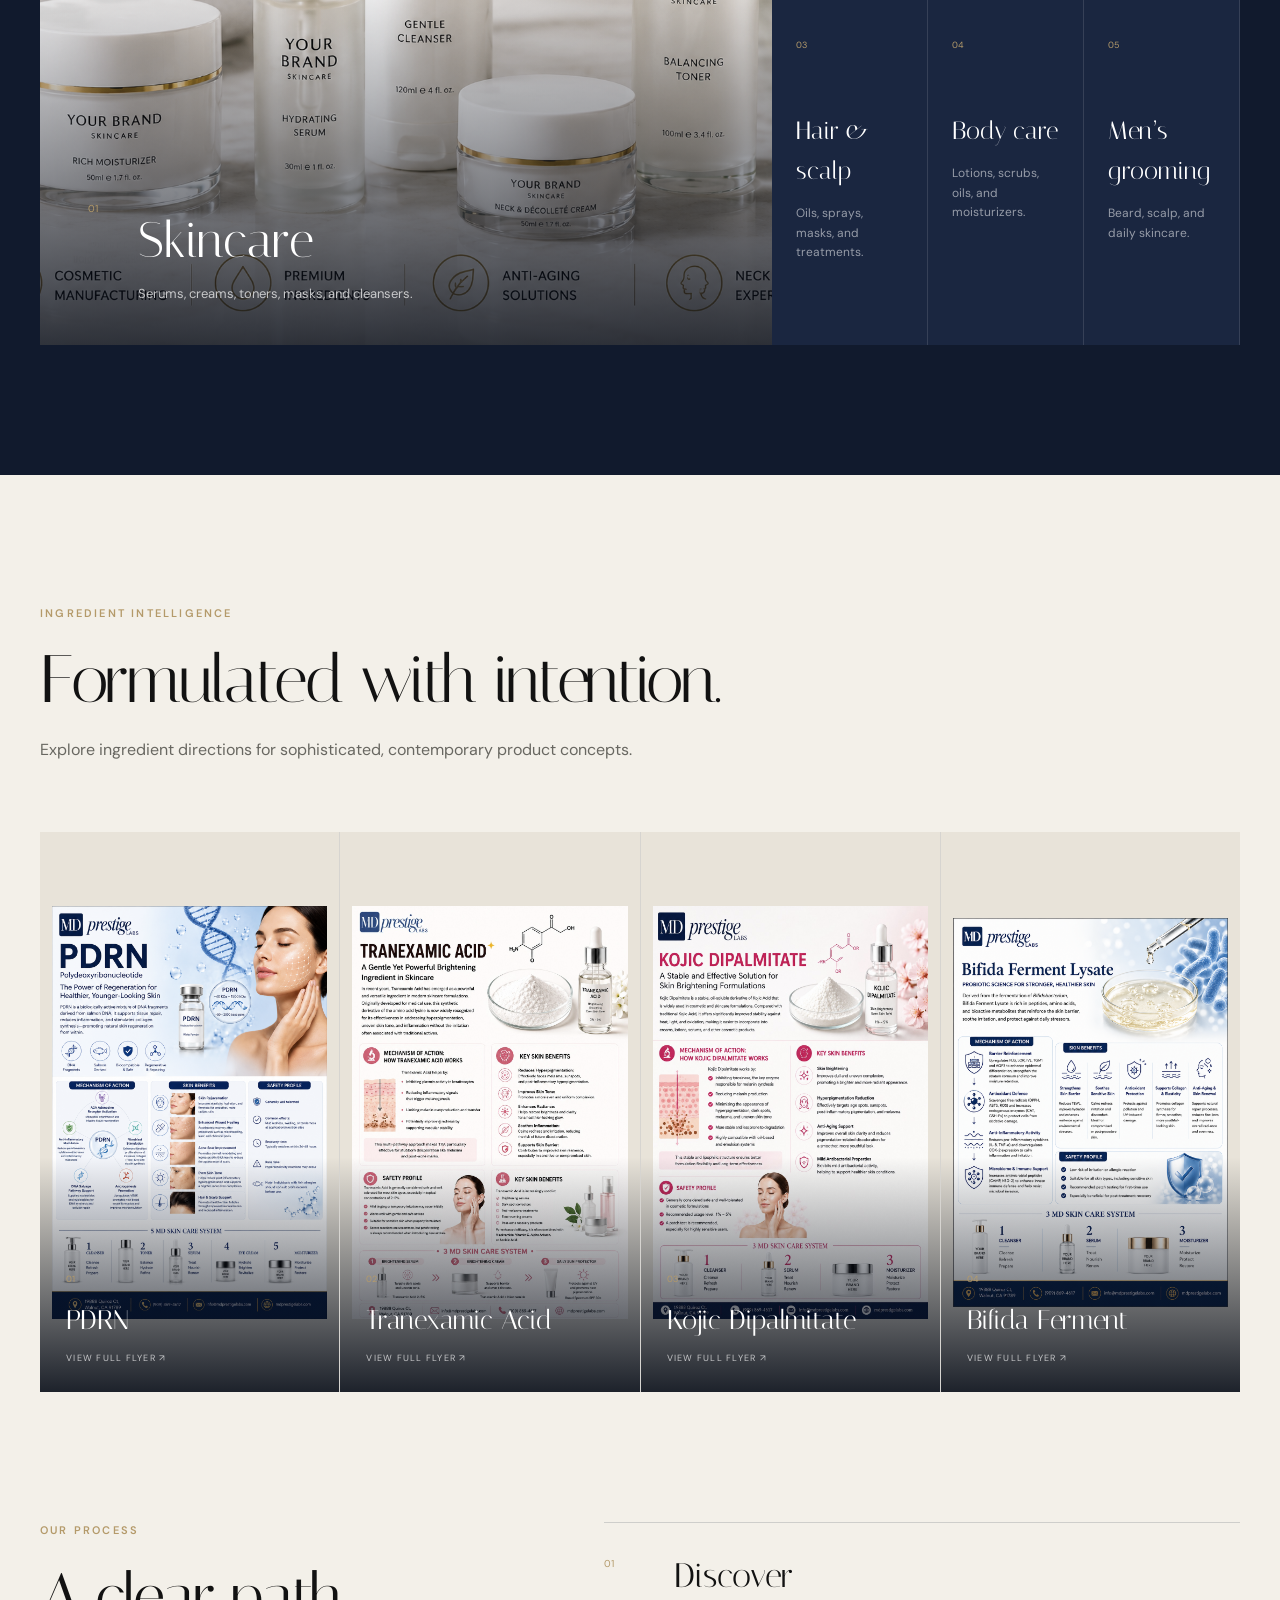
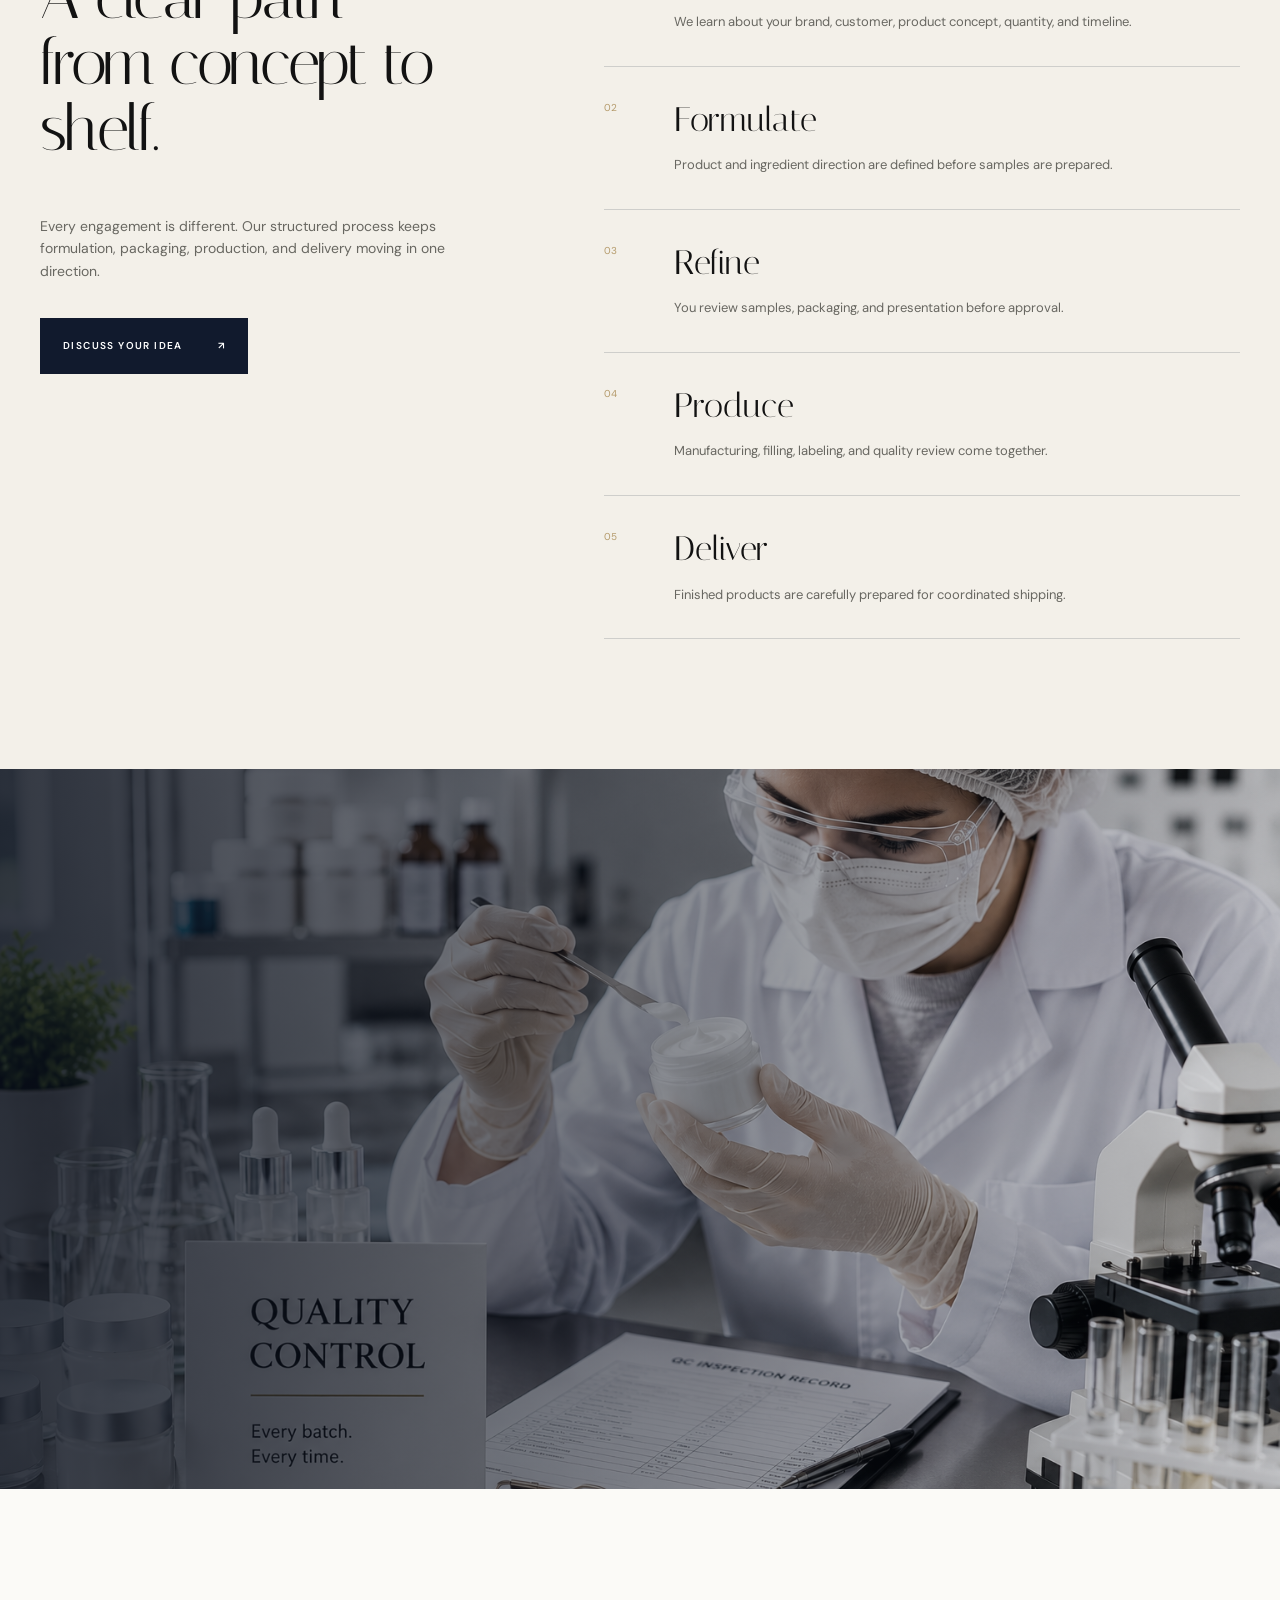
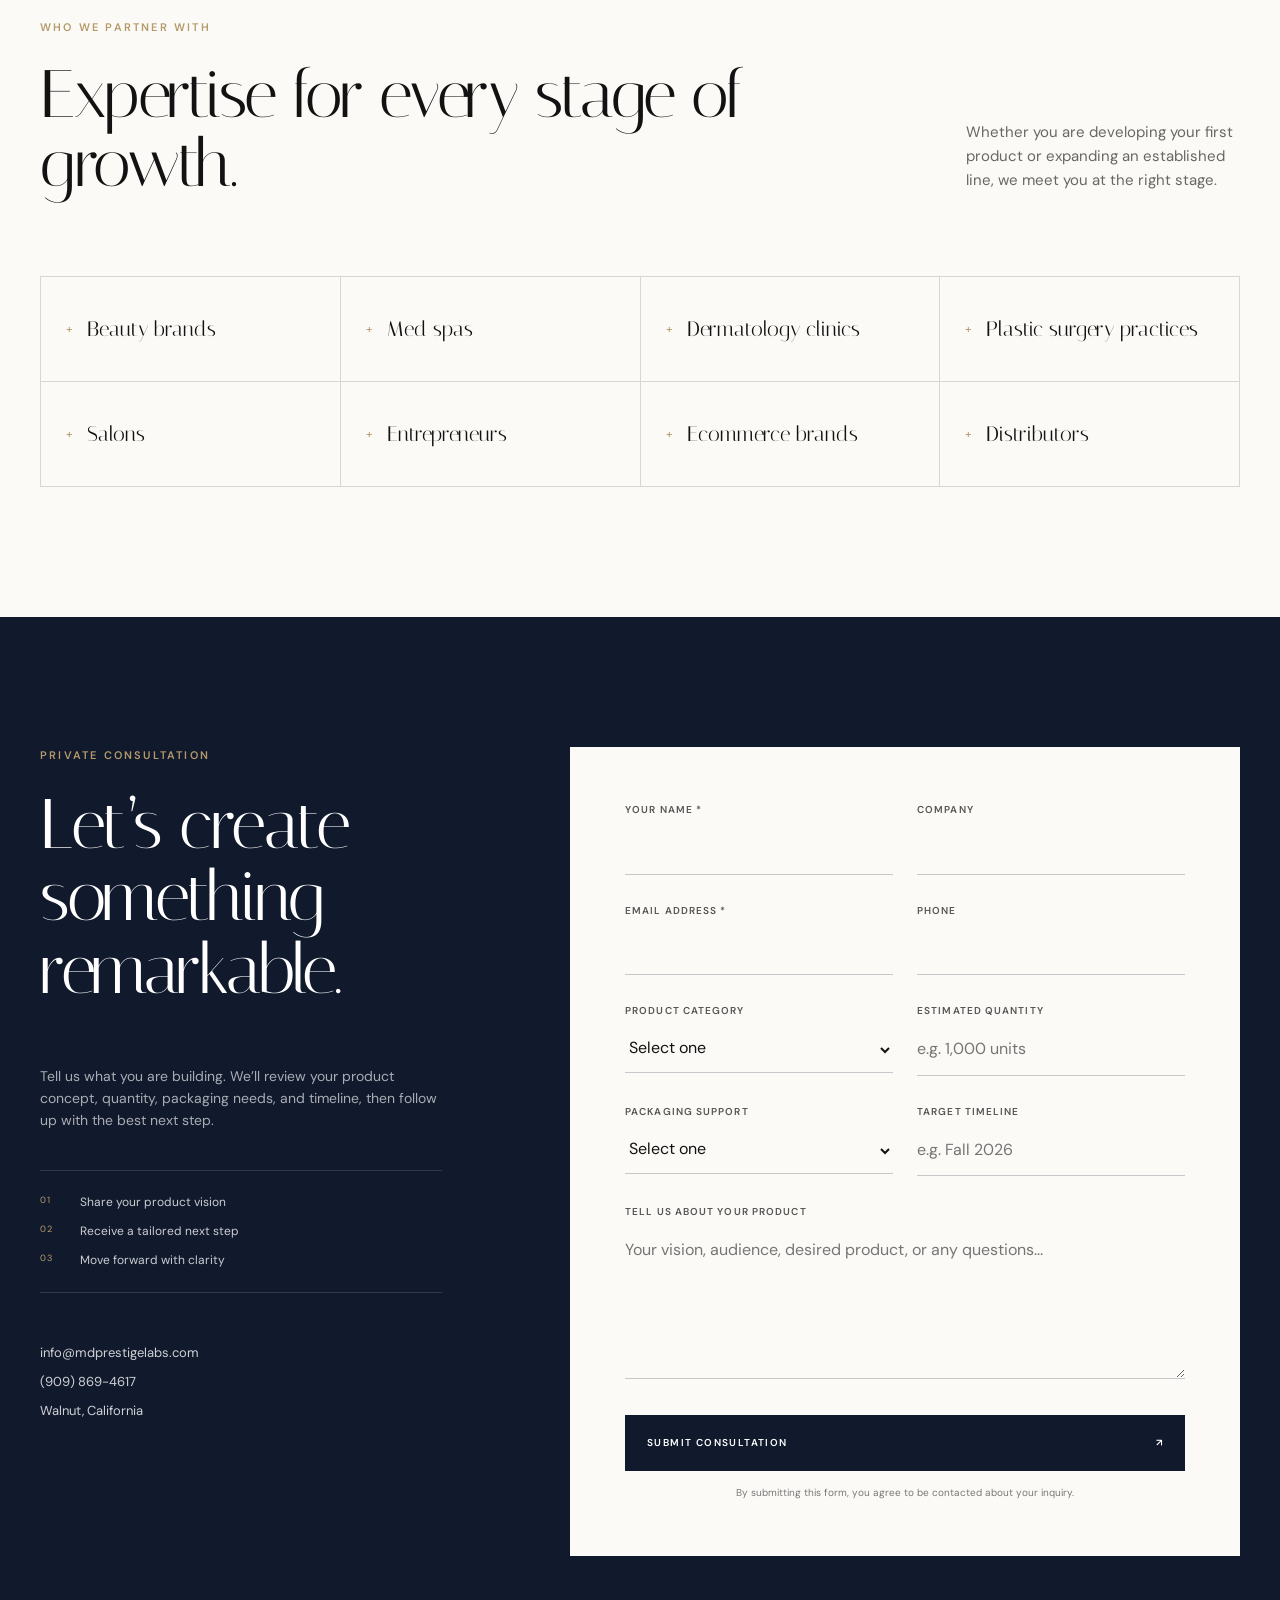
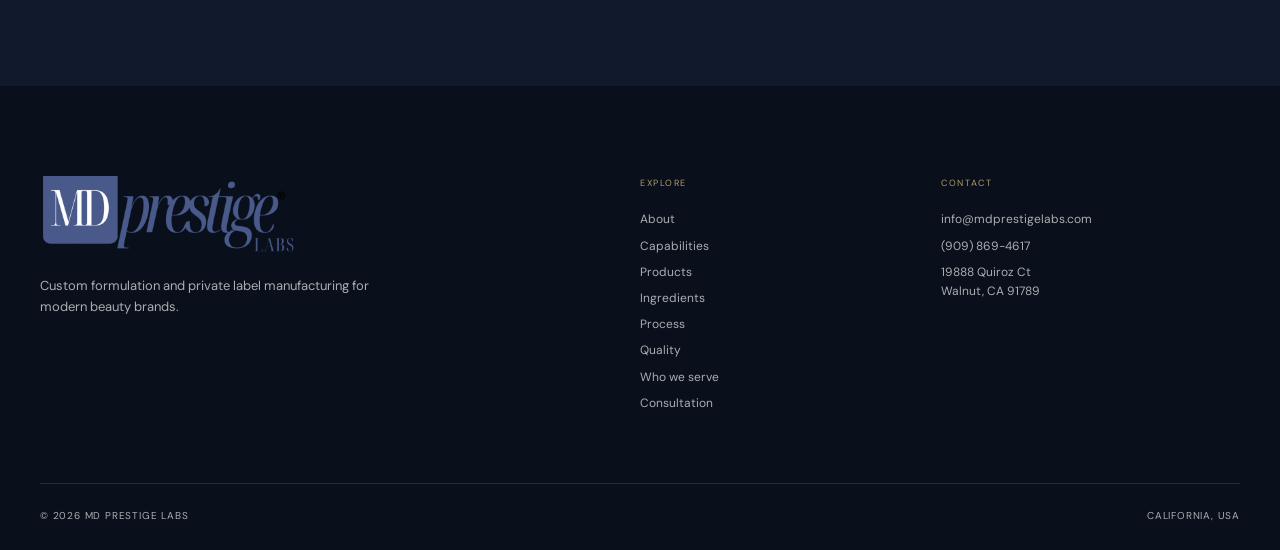
==== commit 8addb78b: "Restore official brand logo artwork" ====
--- a/index.html
+++ b/index.html
@@ -19,8 +19,7 @@
   <header class="site-header">
     <div class="container header-inner">
       <a href="#home" class="brand" aria-label="MD Prestige Labs home">
-        <span class="brand-mark">MD</span>
-        <span class="brand-wordmark">Prestige <small>LABS</small></span>
+        <img src="images/logo-header.png" alt="MD Prestige Labs">
       </a>
 
       <button class="menu-toggle" type="button" aria-label="Open navigation" aria-controls="nav" aria-expanded="false">
@@ -259,7 +258,7 @@
 
   <footer class="site-footer">
     <div class="container footer-grid">
-      <div><a href="#home" class="footer-logo">MD <em>prestige</em> <small>LABS</small></a><p>Custom formulation and private label manufacturing for modern beauty brands.</p></div>
+      <div><a href="#home" class="footer-logo" aria-label="MD Prestige Labs home"><img src="images/logo-footer.png" alt="MD Prestige Labs"></a><p>Custom formulation and private label manufacturing for modern beauty brands.</p></div>
       <div class="footer-links"><p>Explore</p><a href="#about">About</a><a href="#capabilities">Capabilities</a><a href="#products">Products</a><a href="#ingredients">Ingredients</a><a href="#process">Process</a><a href="#quality">Quality</a><a href="#partners">Who we serve</a><a href="#quote">Consultation</a></div>
       <div class="footer-links"><p>Contact</p><a href="mailto:info@mdprestigelabs.com">info@mdprestigelabs.com</a><a href="tel:9098694617">(909) 869-4617</a><span>19888 Quiroz Ct<br>Walnut, CA 91789</span></div>
     </div>
--- a/style.css
+++ b/style.css
@@ -33,10 +33,8 @@
 .site-header { position: fixed; inset: 0 0 auto; z-index: 1000; color: white; border-bottom: 1px solid rgba(255,255,255,.14); transition: background .3s, color .3s, box-shadow .3s; }
 .site-header.scrolled { background: rgba(251,250,247,.96); color: var(--navy); box-shadow: 0 8px 30px rgba(17,26,45,.07); backdrop-filter: blur(16px); }
 .header-inner { height: 88px; display: flex; align-items: center; justify-content: space-between; }
-.brand { display: inline-flex; align-items: center; gap: 11px; text-decoration: none; }
-.brand-mark { display: grid; place-items: center; width: 42px; height: 42px; border: 1px solid currentColor; font: 20px var(--serif); }
-.brand-wordmark { font: 25px var(--serif); letter-spacing: -.03em; }
-.brand-wordmark small { display: block; margin-top: -5px; text-align: right; font: 8px var(--sans); letter-spacing: .3em; }
+.brand { position: relative; display: block; width: 192px; height: 58px; overflow: hidden; text-decoration: none; }
+.brand img { position: absolute; top: 50%; left: 50%; width: 250px; max-width: none; height: 250px; object-fit: contain; transform: translate(-50%, -50%); }
 .site-nav { display: flex; align-items: center; gap: clamp(14px, 1.55vw, 27px); }
 .site-nav a { position: relative; text-decoration: none; white-space: nowrap; font-size: 12px; }
 .site-nav > a:not(.nav-cta)::after { content: ""; display: block; width: 0; height: 1px; background: currentColor; transition: width .25s; }
@@ -190,9 +188,8 @@
 
 .site-footer { padding: 90px 0 26px; color: rgba(255,255,255,.66); background: #090f1b; }
 .footer-grid { display: grid; grid-template-columns: 1.5fr .6fr .9fr; gap: 8vw; padding-bottom: 70px; }
-.footer-logo { color: white; font: 36px var(--serif); text-decoration: none; }
-.footer-logo em { color: var(--champagne); }
-.footer-logo small { font: 9px var(--sans); letter-spacing: .2em; }
+.footer-logo { position: relative; display: block; width: 260px; height: 80px; overflow: hidden; text-decoration: none; }
+.footer-logo img { position: absolute; top: 50%; left: 50%; width: 340px; max-width: none; height: 340px; object-fit: contain; transform: translate(-50%, -50%); }
 .footer-grid > div:first-child p { max-width: 350px; margin-top: 20px; font-size: 13px; }
 .footer-links { display: flex; flex-direction: column; gap: 7px; font-size: 12px; }
 .footer-links p { margin-bottom: 13px; color: var(--champagne); text-transform: uppercase; letter-spacing: .17em; font-size: 9px; }
@@ -230,7 +227,8 @@
 
 @media (min-width: 981px) and (max-width: 1180px) {
   :root { --container: calc(100% - 36px); }
-  .brand-wordmark { display: none; }
+  .brand { width: 54px; }
+  .brand img { left: 39%; }
   .site-nav { gap: 13px; }
   .site-nav a { font-size: 11px; }
   .nav-cta { gap: 12px; padding-inline: 12px; }
@@ -241,8 +239,8 @@
   .section { padding: 78px 0; }
   h2 { font-size: 45px; }
   .header-inner { height: 72px; }
-  .brand-mark { width: 36px; height: 36px; font-size: 17px; }
-  .brand-wordmark { font-size: 21px; }
+  .brand { width: 165px; height: 52px; }
+  .brand img { left: 50%; width: 218px; height: 218px; }
   .hero { height: auto; min-height: 780px; }
   .hero::after { background: linear-gradient(90deg, rgba(8,15,28,.91), rgba(8,15,28,.42)); }
   .hero-visual { inset: 0; }
